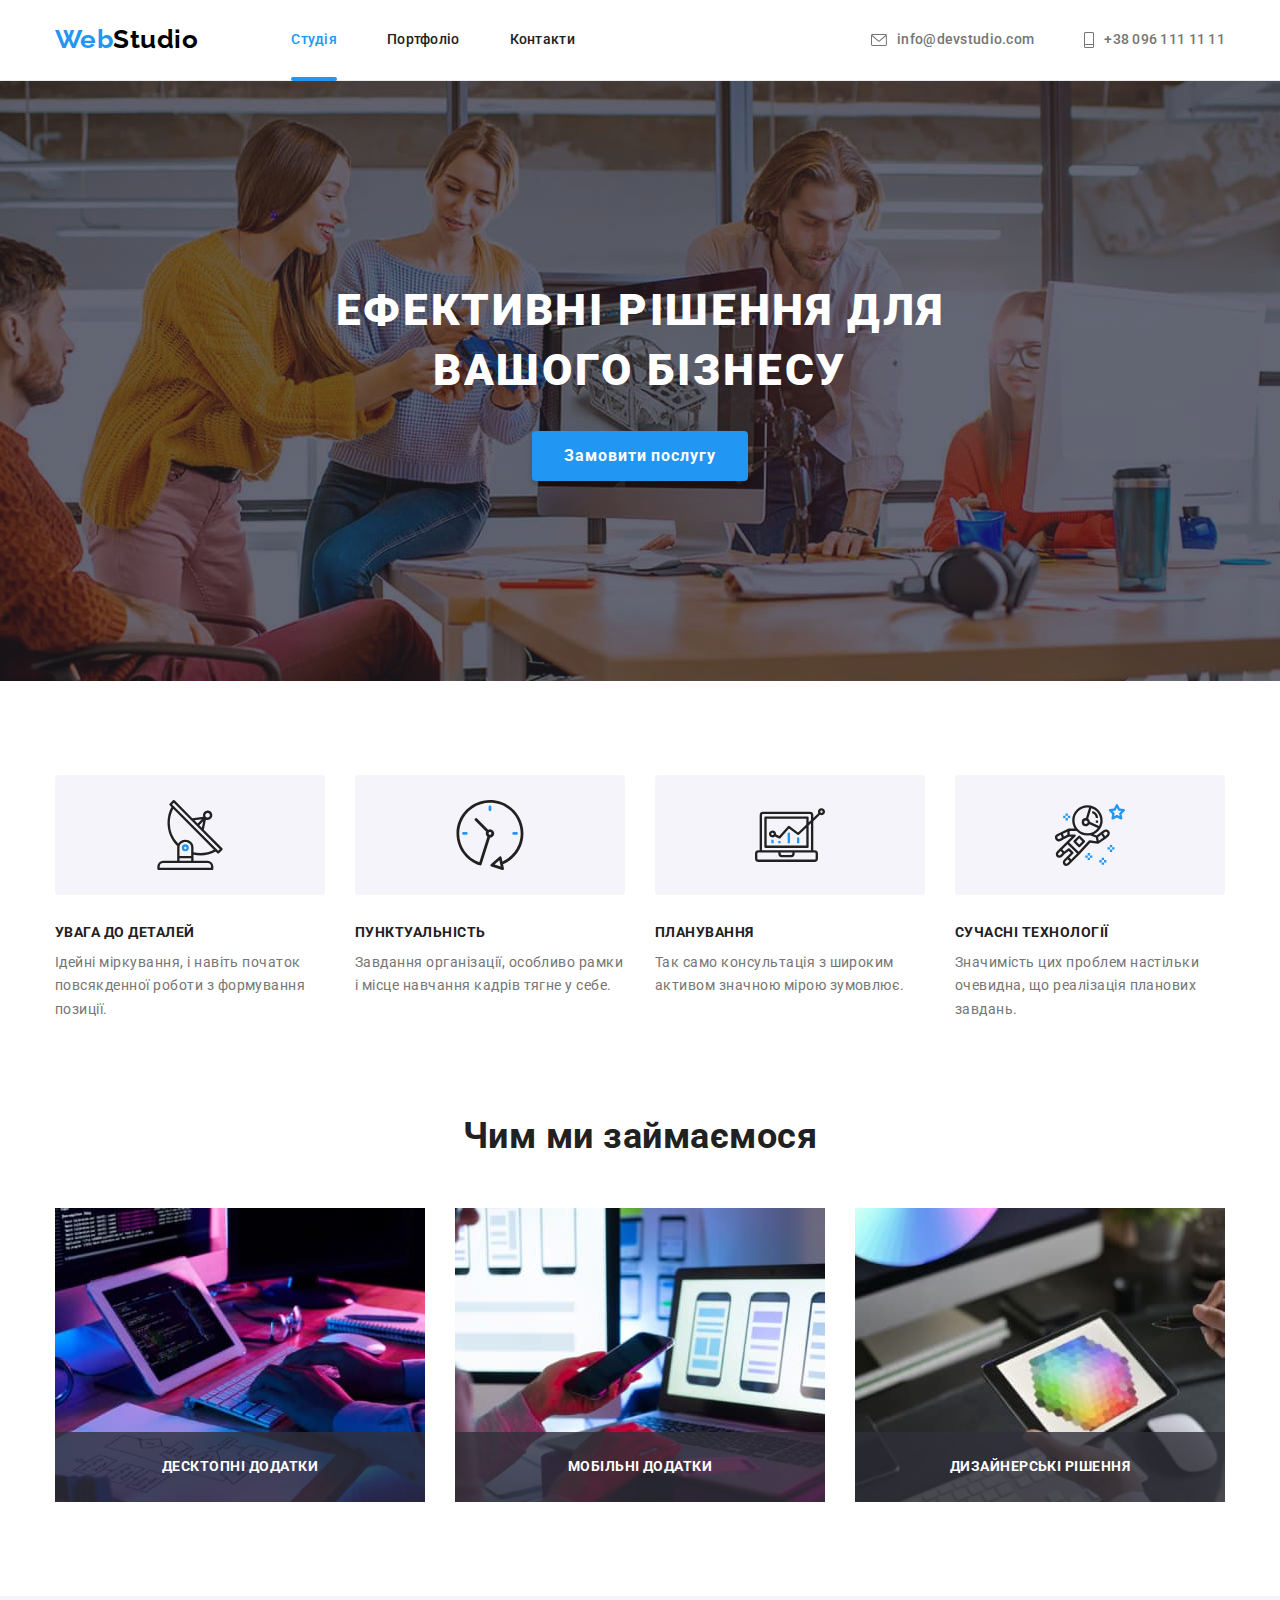
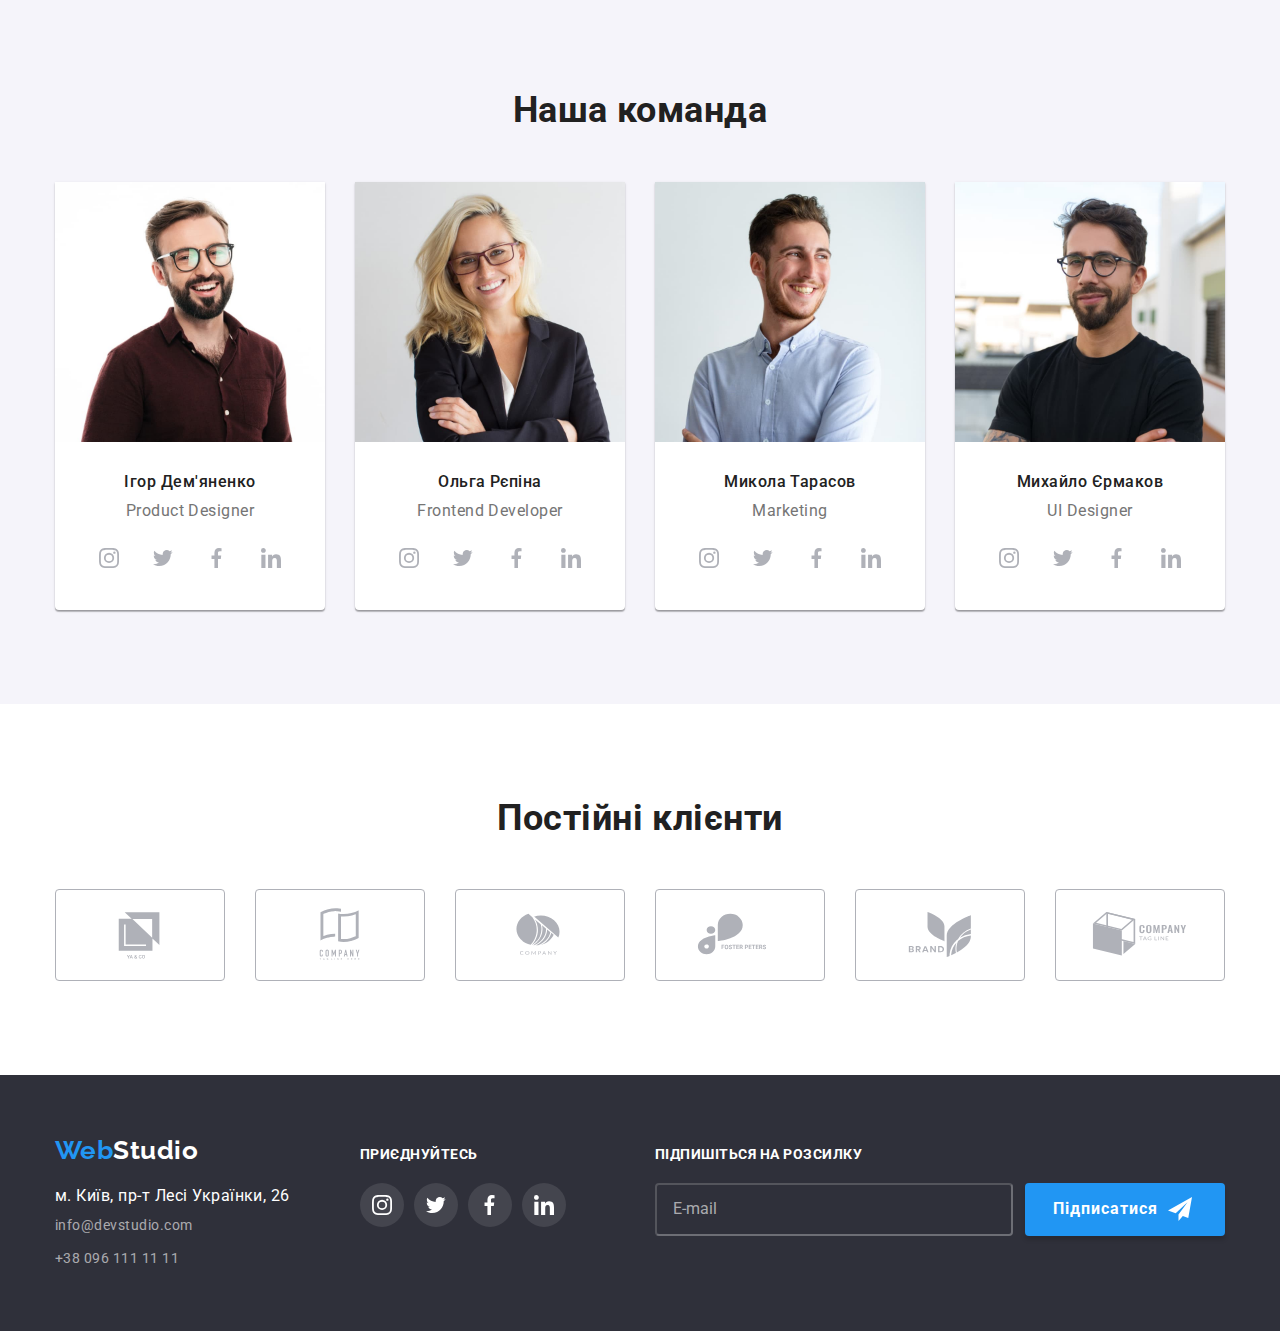
==== index.html @ 4c72204c "hero section refactoring according to BEM  methodology" ====
<!DOCTYPE html>
<html lang="uk">
  <head>
    <meta charset="UTF-8" />
    <meta http-equiv="X-UA-Compatible" content="IE=edge" />
    <meta name="viewport" content="width=device-width, initial-scale=1.0" />
    <title>WebStudio</title>
    <link rel="preconnect" href="https://fonts.googleapis.com" />
    <link rel="preconnect" href="https://fonts.gstatic.com" crossorigin />
    <link
      href="https://fonts.googleapis.com/css2?family=Raleway:wght@700&family=Roboto:wght@400;500;700;900&display=swap"
      rel="stylesheet"
    />
    <link
      rel="stylesheet"
      href="https://cdnjs.cloudflare.com/ajax/libs/modern-normalize/1.1.0/modern-normalize.min.css"
    />
    <link rel="stylesheet" href="./css/styles.css" />
  </head>
  <body>
    <!-- - - - - - - - - SITE NAV - - - - - - - - -->

    <header class="page-header">
      <div class="container container--centered">
        <nav class="site-nav">
          <a href="./" class="logo"><span class="logo__unit">Web</span>Studio</a>
          <ul class="nav-list">
            <li class="nav-list__item">
              <a href="./index.html" class="nav-list__link nav-list__link--current">Студія</a>
            </li>
            <li class="nav-list__item">
              <a href="./portfolio.html" class="nav-list__link">Портфоліо</a>
            </li>
            <li class="nav-list__item"><a href="#" class="nav-list__link">Контакти</a></li>
          </ul>
        </nav>

        <ul class="contact-nav">
          <li class="contact-nav__item">
            <a href="mailto:info@devstudio.com" class="contact-nav__link">
              <svg class="contact-nav__icon" width="16" height="12">
                <use href="./images/sprite.svg#mail"></use>
              </svg>
              info@devstudio.com</a
            >
          </li>
          <li class="contact-nav__item">
            <a href="tel:+380961111111" class="contact-nav__link">
              <svg class="contact-nav__icon" width="10" height="16">
                <use href="./images/sprite.svg#phone"></use>
              </svg>
              +38 096 111 11 11</a
            >
          </li>
        </ul>
      </div>
    </header>

    <main>
      <!-- - - - - - - - - HERO - - - - - - - - -->

      <section class="hero">
        <h1 class="hero__title">Ефективні рішення для вашого бізнесу</h1>
        <button type="button" class="hero__btn" data-modal-open>Замовити послугу</button>
      </section>

      <!-- - - - - - - - - OUR FEATURES - - - - - - - - -->

      <section class="section">
        <div class="container">
          <h2 class="visually-hidden">Наші особливості</h2>
          <ul class="features-list">
            <li class="item">
              <div class="icon-features">
                <svg width="70" height="70">
                  <use href="./images/sprite.svg#antenna"></use>
                </svg>
              </div>
              <h3 class="list-title">УВАГА ДО ДЕТАЛЕЙ</h3>
              <p class="text">
                Ідейні міркування, і навіть початок повсякденної роботи з формування позиції.
              </p>
            </li>
            <li class="item">
              <div class="icon-features">
                <svg width="70" height="70">
                  <use href="./images/sprite.svg#clock"></use>
                </svg>
              </div>
              <h3 class="list-title">ПУНКТУАЛЬНІСТЬ</h3>
              <p class="text">
                Завдання організації, особливо рамки і місце навчання кадрів тягне у себе.
              </p>
            </li>
            <li class="item">
              <div class="icon-features">
                <svg width="70" height="70">
                  <use href="./images/sprite.svg#diagram"></use>
                </svg>
              </div>
              <h3 class="list-title">ПЛАНУВАННЯ</h3>
              <p class="text">Так само консультація з широким активом значною мірою зумовлює.</p>
            </li>
            <li class="item">
              <div class="icon-features">
                <svg width="70" height="70">
                  <use href="./images/sprite.svg#astronaut"></use>
                </svg>
              </div>
              <h3 class="list-title">СУЧАСНІ ТЕХНОЛОГІЇ</h3>
              <p class="text">
                Значимість цих проблем настільки очевидна, що реалізація планових завдань.
              </p>
            </li>
          </ul>
        </div>
      </section>

      <!-- - - - - - - - - WHAT ARE WE DOING - - - - - - - - -->

      <section class="section project">
        <div class="container">
          <h2 class="title">Чим ми займаємося</h2>
          <ul class="doing-list">
            <li class="item">
              <img src="./images/what-are-we-doing-1.jpg" alt="write-code" width="370" />
              <h3 class="doing-list-title">Десктопні додатки</h3>
            </li>
            <li class="item">
              <img src="./images/what-are-we-doing-2.jpg" alt="ui-design" width="370" />
              <h3 class="doing-list-title">Мобільні додатки</h3>
            </li>
            <li class="item">
              <img src="./images/what-are-we-doing-3.jpg" alt="choose-color" width="370" />
              <h3 class="doing-list-title">Дизайнерські рішення</h3>
            </li>
          </ul>
        </div>
      </section>

      <!-- - - - - - - - - OUR TEAM - - - - - - - - -->

      <section class="section team">
        <div class="container">
          <h2 class="title">Наша команда</h2>
          <ul class="team-list">
            <li class="item">
              <img
                class="team-img"
                src="./images/our-team-1.jpg"
                alt="ihor-demyanenko-photo"
                width="270"
              />
              <div class="person">
                <h3 class="team-title-list">Ігор Дем'яненко</h3>
                <p lang="en">Product Designer</p>

                <ul class="social">
                  <li class="social-list">
                    <a href="#" class="icon-social">
                      <svg width="20" height="20">
                        <use href="./images/sprite.svg#instagram"></use>
                      </svg>
                    </a>
                  </li>
                  <li class="social-list">
                    <a href="#" class="icon-social">
                      <svg width="20" height="20">
                        <use href="./images/sprite.svg#twitter"></use>
                      </svg>
                    </a>
                  </li>
                  <li class="social-list">
                    <a href="#" class="icon-social">
                      <svg width="20" height="20">
                        <use href="./images/sprite.svg#facebook"></use>
                      </svg>
                    </a>
                  </li>
                  <li class="social-list">
                    <a href="#" class="icon-social">
                      <svg width="20" height="20">
                        <use href="./images/sprite.svg#linkedin"></use>
                      </svg>
                    </a>
                  </li>
                </ul>
              </div>
            </li>

            <li class="item">
              <img
                class="team-img"
                src="./images/our-team-2.jpg"
                alt="olha-repina-photo"
                width="270"
              />
              <div class="person">
                <h3 class="team-title-list">Ольга Рєпіна</h3>
                <p lang="en">Frontend Developer</p>
                <ul class="social">
                  <li class="social-list">
                    <a href="#" class="icon-social">
                      <svg width="20" height="20">
                        <use href="./images/sprite.svg#instagram"></use>
                      </svg>
                    </a>
                  </li>
                  <li class="social-list">
                    <a href="#" class="icon-social">
                      <svg width="20" height="20">
                        <use href="./images/sprite.svg#twitter"></use>
                      </svg>
                    </a>
                  </li>
                  <li class="social-list">
                    <a href="#" class="icon-social">
                      <svg width="20" height="20">
                        <use href="./images/sprite.svg#facebook"></use>
                      </svg>
                    </a>
                  </li>
                  <li class="social-list">
                    <a href="#" class="icon-social">
                      <svg width="20" height="20">
                        <use href="./images/sprite.svg#linkedin"></use>
                      </svg>
                    </a>
                  </li>
                </ul>
              </div>
            </li>
            <li class="item">
              <img
                class="team-img"
                src="./images/our-team-3.jpg"
                alt="mikola-tarasov-photo"
                width="270"
              />
              <div class="person">
                <h3 class="team-title-list">Микола Тарасов</h3>
                <p lang="en">Marketing</p>
                <ul class="social">
                  <li class="social-list">
                    <a href="#" class="icon-social">
                      <svg width="20" height="20">
                        <use href="./images/sprite.svg#instagram"></use>
                      </svg>
                    </a>
                  </li>
                  <li class="social-list">
                    <a href="#" class="icon-social">
                      <svg width="20" height="20">
                        <use href="./images/sprite.svg#twitter"></use>
                      </svg>
                    </a>
                  </li>
                  <li class="social-list">
                    <a href="#" class="icon-social">
                      <svg width="20" height="20">
                        <use href="./images/sprite.svg#facebook"></use>
                      </svg>
                    </a>
                  </li>
                  <li class="social-list">
                    <a href="#" class="icon-social">
                      <svg width="20" height="20">
                        <use href="./images/sprite.svg#linkedin"></use>
                      </svg>
                    </a>
                  </li>
                </ul>
              </div>
            </li>
            <li class="item">
              <img
                class="team-img"
                src="./images/our-team-4.jpg"
                alt="mihaylo-yermakov-photo"
                width="270"
              />
              <div class="person">
                <h3 class="team-title-list">Михайло Єрмаков</h3>
                <p lang="en">UI Designer</p>
                <ul class="social">
                  <li class="social-list">
                    <a href="#" class="icon-social">
                      <svg width="20" height="20">
                        <use href="./images/sprite.svg#instagram"></use>
                      </svg>
                    </a>
                  </li>
                  <li class="social-list">
                    <a href="#" class="icon-social">
                      <svg width="20" height="20">
                        <use href="./images/sprite.svg#twitter"></use>
                      </svg>
                    </a>
                  </li>
                  <li class="social-list">
                    <a href="#" class="icon-social">
                      <svg width="20" height="20">
                        <use href="./images/sprite.svg#facebook"></use>
                      </svg>
                    </a>
                  </li>
                  <li class="social-list">
                    <a href="#" class="icon-social">
                      <svg width="20" height="20">
                        <use href="./images/sprite.svg#linkedin"></use>
                      </svg>
                    </a>
                  </li>
                </ul>
              </div>
            </li>
          </ul>
        </div>
      </section>

      <!-- - - - - - - - - REGULAR CUSTOMERS - - - - - - - - -->

      <section class="section">
        <div class="container">
          <h2 class="title">Постійні клієнти</h2>

          <ul class="customers">
            <li class="item">
              <a href="" class="link">
                <svg class="icon" width="106" height="60">
                  <use href="./images/sprite.svg#company-1"></use>
                </svg>
              </a>
            </li>

            <li class="item">
              <a href="" class="link">
                <svg class="icon" width="106" height="60">
                  <use href="./images/sprite.svg#company-2"></use>
                </svg>
              </a>
            </li>

            <li class="item">
              <a href="" class="link">
                <svg class="icon" width="106" height="60">
                  <use href="./images/sprite.svg#company-3"></use>
                </svg>
              </a>
            </li>

            <li class="item">
              <a href="" class="link">
                <svg class="icon" width="106" height="60">
                  <use href="./images/sprite.svg#company-4"></use>
                </svg>
              </a>
            </li>

            <li class="item">
              <a href="" class="link">
                <svg class="icon" width="106" height="60">
                  <use href="./images/sprite.svg#company-5"></use>
                </svg>
              </a>
            </li>

            <li class="item">
              <a href="" class="link">
                <svg class="icon" width="106" height="60">
                  <use href="./images/sprite.svg#company-6"></use>
                </svg>
              </a>
            </li>
          </ul>
        </div>
      </section>
    </main>

    <!-- - - - - - - - - - FOOTER - - - - - - - - - -->

    <footer class="footer">
      <div class="container container--baseline">
        <div class="address-wrapper">
          <a href="./" class="logo logo--dark-theme"><span class="logo__unit">Web</span>Studio</a>
          <address class="address">
            <ul class="address-list">
              <li class="address-list__item">
                <a
                  href="https://goo.gl/maps/CPtrU1FHBa2aNyZL9"
                  target="_blank"
                  rel="noopener noreferrer nofollow"
                  class="address-list__map"
                  >м. Київ, пр-т Лесі Українки, 26</a
                >
              </li>
              <li class="address-list__item">
                <a href="mailto:info@devstudio.com" class="address-list__contact"
                  >info@devstudio.com</a
                >
              </li>
              <li class="address-list__item">
                <a href="tel:+380961111111" class="address-list__contact">+38 096 111 11 11</a>
              </li>
            </ul>
          </address>
        </div>

        <div class="icon-footer-wrapper">
          <h3 class="title-footer">приєднуйтесь</h3>
          <ul class="social-footer-list">
            <li class="social-footer-list__item">
              <a href="#" class="social-footer-list__icon">
                <svg width="20" height="20">
                  <use href="./images/sprite.svg#instagram"></use>
                </svg>
              </a>
            </li>
            <li class="social-footer-list__item">
              <a href="#" class="social-footer-list__icon">
                <svg width="20" height="20">
                  <use href="./images/sprite.svg#twitter"></use>
                </svg>
              </a>
            </li>
            <li class="social-footer-list__item">
              <a href="#" class="social-footer-list__icon">
                <svg width="20" height="20">
                  <use href="./images/sprite.svg#facebook"></use>
                </svg>
              </a>
            </li>
            <li class="social-footer-list__item">
              <a href="#" class="social-footer-list__icon">
                <svg width="20" height="20">
                  <use href="./images/sprite.svg#linkedin"></use>
                </svg>
              </a>
            </li>
          </ul>
        </div>

        <div class="mailing-wrapper">
          <h3 class="title-footer">Підпишіться на розсилку</h3>
          <form name="mailing" class="mailing-form">
            <div class="mailing-inner">
              <label>
                <input class="mailing-form__inpit" type="email" name="email" placeholder="E-mail" />
              </label>
              <button type="submit" class="mailing-btn">
                Підписатися
                <svg width="24" height="24" class="mailing-btn__icon">
                  <use href="./images/sprite.svg#send"></use>
                </svg>
              </button>
            </div>
          </form>
        </div>
      </div>
    </footer>
    <!-- - - - - - - - -  MODAL - - - - - - - - -->

    <div class="backdrop is-hidden" data-modal>
      <div class="modal-wrapper">
        <button class="btn-close" data-modal-close>
          <svg width="11" height="11">
            <use href="./images/sprite.svg#close"></use>
          </svg>
        </button>

        <form class="modal-form-list">
          <p class="modal-form-list__title">Залиште свої дані, ми вам передзвонимо</p>
          <div class="form-field">
            <label for="person" class="form-field__label">Ім'я</label>
            <input class="form-field__input" type="text" name="person-name" id="person" />
            <svg width="18" height="18" class="form-field__icon">
              <use href="./images/sprite.svg#modal-person"></use>
            </svg>
          </div>
          <div class="form-field">
            <label for="phone" class="form-field__label">Телефон</label>
            <input class="form-field__input" type="tel" name="phone" id="phone" />
            <svg width="18" height="18" class="form-field__icon">
              <use href="./images/sprite.svg#modal-phone"></use>
            </svg>
          </div>
          <div class="form-field">
            <label for="mail" class="form-field__label">Пошта</label>
            <input class="form-field__input" type="email" name="mail" id="mail" />
            <svg width="18" height="18" class="form-field__icon">
              <use href="./images/sprite.svg#modal-mail"></use>
            </svg>
          </div>
          <div class="form-field">
            <label for="comment" class="form-field__label">Коментар</label>
            <textarea
              class="comment-input"
              name="comment"
              id="comment"
              placeholder="Введіть текст"
              cols="30"
              rows="10"
            ></textarea>
          </div>

          <div class="checkbox-wrapper">
            <label for="checkbox" class="checkbox">
              <input class="checkbox__form" type="checkbox" name="checkbox" id="checkbox" />
              <svg width="16" height="15" class="checkbox__icon-no-check">
                <use href="./images/sprite.svg#no-check"></use>
              </svg>
              <svg width="16" height="15" class="checkbox__icon-check">
                <use href="./images/sprite.svg#check"></use>
              </svg>
              Погоджуюся з розсилкою та приймаю
              <a href="#" class="checkbox__link">Умови договору</a>
            </label>
          </div>
          <button type="submit" class="modal-btn">Відправити</button>
        </form>
      </div>
    </div>

    <script src="./js/modal.js"></script>
  </body>
</html>
---- css/styles.css ----
/* цвет абзацев      #757575
   цвет заголовков  #212121
   основной цвет (цвет ховера)  #2196F3 
   
   background nav #FFFFFF
   background footer (hero) #2F303A
   background first: #F5F5F5
   background second #F5F4FA
   */

:root {
  --primary-text-color: #757575;
  --title-text-color: #212121;
  --main-color: #2196f3;
  --button-bgc: #f5f4fa;
  --inverts-color: #ffffff;
  --header-border-color: #ececec;
  --portfolio-border-color: #eeeeee;
  --icon-color: #afb1b8;
}

/* UTILTTES */

/* * {
  outline: 1px dotted #ccc;
} */

h1,
h2,
h3,
h4,
p {
  margin-top: 0;
  margin-bottom: 0;
}

a {
  text-decoration: none;
}

ul {
  list-style: none;
  margin: 0;
  padding: 0;
}

img {
  display: block;
  max-width: 100%;
  height: auto;
}

.visually-hidden {
  position: absolute;
  white-space: nowrap;
  width: 1px;
  height: 1px;
  overflow: hidden;
  border: 0;
  padding: 0;
  clip: rect(0 0 0 0);
  clip-path: inset(50%);
  margin: -1px;
}

body {
  background-color: var(--inverts-color);
  color: var(--primary-text-color);

  font-family: roboto, sans-serif;
  letter-spacing: 0.03em;
}

.section {
  padding-top: 94px;
  padding-bottom: 94px;
}

.container {
  width: 1200px;
  margin-left: auto;
  margin-right: auto;
  padding-left: 15px;
  padding-right: 15px;
}

.container--centered {
  display: flex;
  align-items: center;
}

.container--baseline {
  display: flex;
  align-items: baseline;
}

.title {
  margin-bottom: 50px;

  color: var(--title-text-color);
  font-weight: 700;
  font-size: 36px;
  line-height: 1.16;
  text-align: center;
}

/* - - - - - - LOGO - - - - - - */

.logo {
  display: inline-block;
  margin-right: 93px;

  color: #000000;
  text-decoration: none;
  font-family: raleway, sans-serif;
  font-weight: 700;
  font-size: 26px;
  line-height: 1.2;
}

.logo__unit {
  color: var(--main-color);
}

.logo--dark-theme {
  margin-bottom: 20px;
  margin-right: 0;
  color: var(--inverts-color);
}

/* - - - - - - SITE NAV - - - - - - */

.page-header {
  border-bottom: 1px solid var(--header-border-color);
}

.site-nav {
  display: flex;
  align-items: center;
}

.nav-list {
  display: flex;
  align-items: center;
}

.nav-list__item:not(:last-child) {
  margin-right: 50px;
}

.nav-list__link {
  display: flex;
  padding-top: 32px;
  padding-bottom: 32px;
  outline: none;

  transition: color 250ms cubic-bezier(0.4, 0, 0.2, 1);

  color: var(--title-text-color);
  font-weight: 500;
  font-size: 14px;
  line-height: 1.14;
  letter-spacing: 0.02em;
}

.nav-list__link:hover,
.nav-list__link:focus {
  color: var(--main-color);
}

.nav-list__item {
  position: relative;
}

.nav-list__link--current {
  color: var(--main-color);
}

.nav-list__link--current::after {
  position: absolute;
  left: 0;
  bottom: -1px;

  content: '';
  width: 100%;
  height: 4px;

  background-color: var(--main-color);
  border-radius: 2px;
}

.contact-nav {
  display: flex;
  margin-left: auto;
}

.contact-nav__item:not(:last-child) {
  margin-right: 50px;
}

.contact-nav__link {
  display: flex;
  justify-content: center;
  align-items: center;
  outline: none;

  padding-top: 20px;
  padding-bottom: 20px;

  transition: color 250ms cubic-bezier(0.4, 0, 0.2, 1);

  font-weight: 500;
  font-size: 14px;
  line-height: 1.14;
  letter-spacing: 0.02em;
  color: var(--primary-text-color);
}

.contact-nav__icon {
  margin-right: 10px;
  fill: currentColor;
}

.contact-nav__link:hover,
.contact-nav__link:focus {
  color: var(--main-color);
  fill: var(--main-color);
}

/* ----------------- HERO ----------------- */

.hero {
  margin-left: auto;
  margin-right: auto;
  max-width: 1600px;
  text-align: center;
  padding-top: 200px;
  padding-bottom: 200px;

  background-color: #2f303a;
  background-image: linear-gradient(rgba(47, 48, 58, 0.4), rgba(47, 48, 58, 0.4)),
    url(../images/img.jpg);
  background-repeat: no-repeat;
  background-position: center center;
  background-size: cover;
}

.hero__title {
  width: 696px;
  margin-left: auto;
  margin-right: auto;
  margin-top: 0;
  margin-bottom: 30px;

  font-weight: 900;
  font-size: 44px;
  line-height: 1.36;
  letter-spacing: 0.06em;
  text-transform: uppercase;
  text-align: center;
  color: var(--inverts-color);
}

.hero__btn {
  min-width: 216px;
  border-radius: 4px;
  padding: 10px 32px;
  border-style: none;
  cursor: pointer;
  outline: none;

  transition: background-color 250ms cubic-bezier(0.4, 0, 0.2, 1);

  font-family: roboto, sans-serif;
  font-weight: 700;
  font-size: 16px;
  line-height: 1.88;
  letter-spacing: 0.06em;

  color: var(--inverts-color);
  background-color: var(--main-color);
  box-shadow: 0px 4px 4px rgba(0, 0, 0, 0.15);
}

.hero__btn:hover,
.hero__btn:focus {
  background-color: #188ce8;
}

/* ----------------- OUR FEATURES ----------------- */

.icon-features {
  display: flex;
  height: 120px;
  border-radius: 4px;
  margin-bottom: 30px;
  align-items: center;
  justify-content: center;

  background-color: var(--button-bgc);
}

.features-list .text {
  font-size: 14px;
  line-height: 1.7;
}

.features-list .list-title {
  margin-bottom: 10px;

  color: var(--title-text-color);
  font-weight: 700;
  font-size: 14px;
  line-height: 1.14;
  text-transform: uppercase;
}

.features-list {
  display: flex;
  flex-wrap: wrap;
}

.features-list .item {
  width: calc((100% - 90px) / 4);
}

.features-list .item:not(:last-child) {
  margin-right: 30px;
}

/* - - - - - - - - WHAT ARE WE DOING - - - - - - - - */

.project {
  padding-top: 0px;
}

.doing-list {
  display: flex;
}

.doing-list .item {
  position: relative;
}

.doing-list-title {
  position: absolute;
  bottom: 0;
  left: 0;

  padding-top: 27px;
  padding-bottom: 27px;
  text-align: center;
  width: 100%;

  color: #ffffff;
  font-weight: 700;
  font-size: 14px;
  line-height: 1.14;
  text-transform: uppercase;

  background-color: rgba(47, 48, 58, 0.8);
}

.doing-list .item:not(:last-child) {
  margin-right: 30px;
}

/* OUR TEAM */

.team {
  background-color: var(--button-bgc);
}

.person {
  padding-top: 30px;
  padding-bottom: 30px;
}

.team-title-list {
  margin-bottom: 10px;

  color: var(--title-text-color);
  font-weight: 500;
  font-size: 16px;
  line-height: 1.19;
  text-align: center;
}

.team-list .list-title {
  color: var(--title-text-color);
  font-weight: 700;
  font-size: 14px;
  line-height: 1.14;
  text-transform: uppercase;
}

.team p {
  font-size: 16px;
  line-height: 1.19;
  text-align: center;
}

.team-list {
  display: flex;
}

.team-list .item {
  width: calc((100% - 90px) / 4);

  background: #ffffff;
  box-shadow: 0px 1px 3px rgba(0, 0, 0, 0.12), 0px 1px 1px rgba(0, 0, 0, 0.14),
    0px 2px 1px rgba(0, 0, 0, 0.2);
  border-radius: 0px 0px 4px 4px;
}

.team-list .item:not(:last-child) {
  margin-right: 30px;
}

.social {
  display: flex;
  align-items: center;
  justify-content: center;
  margin-top: 16px;
}

.icon-social {
  display: flex;
  justify-content: center;
  align-items: center;
  width: 44px;
  height: 44px;
  border-radius: 50%;
  outline: none;

  transition: background-color 250ms cubic-bezier(0.4, 0, 0.2, 1),
    fill 250ms cubic-bezier(0.4, 0, 0.2, 1);

  fill: var(--icon-color);
}

.social .social-list:not(:last-child) {
  margin-right: 10px;
}

.icon-social:hover,
.icon-social:focus {
  fill: #ffffff;
  background-color: var(--main-color);
}

/* ------------ REGULAR CUSTOMERS ------------ */

.customers {
  display: flex;
}

.customers .item {
  width: calc((100% - 150px) / 6);
}

.customers .item:not(:last-child) {
  margin-right: 30px;
}

.customers .item .link {
  display: flex;
  align-items: center;
  justify-content: center;
  height: 92px;
  border: 1px solid var(--icon-color);
  border-radius: 4px;
  outline: none;

  transition: border-color 250ms cubic-bezier(0.4, 0, 0.2, 1);
}

.customers .link .icon {
  fill: var(--icon-color);

  transition: fill 250ms cubic-bezier(0.4, 0, 0.2, 1);
}

.customers .link:hover .icon,
.customers .link:focus .icon {
  fill: var(--main-color);
}

.customers .link:hover,
.customers .link:focus {
  border-color: var(--main-color);
}

/* - - - - - - PORTFOLIO - - - - - - */

.button-list {
  display: flex;
  justify-content: center;
  margin-bottom: 50px;
}

.button-list .item:not(:last-child) {
  margin-right: 8px;
}

.button-list .link {
  padding: 6px 22px;
  border-style: none;
  border-radius: 4px;
  cursor: pointer;

  transition: color 250ms cubic-bezier(0.4, 0, 0.2, 1),
    background-color 250ms cubic-bezier(0.4, 0, 0.2, 1),
    box-shadow 250ms cubic-bezier(0.4, 0, 0.2, 1);

  color: var(--title-text-color);
  background-color: var(--button-bgc);
  font-family: roboto, sans-serif;
  font-weight: 500;
  font-size: 16px;
  line-height: 1.62;
  text-align: center;
}

.button-list .link:hover,
.button-list .link:focus {
  color: var(--inverts-color);
  background-color: var(--main-color);
  box-shadow: 0px 3px 1px rgba(0, 0, 0, 0.1), 0px 1px 2px rgba(0, 0, 0, 0.08),
    0px 2px 2px rgba(0, 0, 0, 0.12);
}

.button-list .active {
  color: var(--inverts-color);
  background-color: var(--main-color);
  box-shadow: 0px 3px 1px rgba(0, 0, 0, 0.1), 0px 1px 2px rgba(0, 0, 0, 0.08),
    0px 2px 2px rgba(0, 0, 0, 0.12);
}

/* --------------- GRID --------------- */

.portfolio-list {
  display: flex;
  flex-wrap: wrap;
}

.portfolio-list .item {
  width: calc((100% - 60px) / 3);
}

.portfolio-overley {
  position: relative;
  overflow: hidden;
}

.portfolio-text {
  position: absolute;
  top: 0;
  left: 0;
  display: flex;
  align-items: center;
  justify-content: center;

  transform: translateY(100%);
  transition: transform 250ms cubic-bezier(0.4, 0, 0.2, 1);

  width: 100%;
  height: 100%;
  padding-left: 24px;
  padding-right: 24px;

  font-family: roboto, sans-serif;
  font-size: 18px;
  line-height: 1.56;
  letter-spacing: 3%;
  color: #ffffff;
  background-color: rgba(33, 150, 243, 0.9);
}

.portfolio-list .link:hover .portfolio-text,
.portfolio-list .link:focus .portfolio-text {
  transform: translateY(0);
}

.portfolio-list .item .link {
  display: block;
  transition: box-shadow 250ms cubic-bezier(0.4, 0, 0.2, 1);
}

.portfolio-list .item .link:hover,
.portfolio-list .item .link:focus {
  box-shadow: 0px 1px 1px rgb(0 0 0 / 12%), 0px 4px 4px rgb(0 0 0 / 6%),
    1px 4px 6px rgb(0 0 0 / 16%);
}

.item-border {
  padding-top: 20px;
  padding-right: 24px;
  padding-bottom: 20px;
  padding-left: 24px;
  border-right: 1px solid var(--portfolio-border-color);
  border-bottom: 1px solid var(--portfolio-border-color);
  border-left: 1px solid var(--portfolio-border-color);
}

.portfolio-list .item:not(:nth-child(3n)) {
  margin-right: 30px;
}

.portfolio-list .item:not(:nth-last-child(-n + 3)) {
  margin-bottom: 30px;
}

.portfolio-list a {
  text-decoration: none;
}

.portfolio-list .list-title {
  margin-bottom: 4px;

  color: var(--title-text-color);
  font-weight: 700;
  font-size: 18px;
  line-height: 2;
  letter-spacing: 0.06em;
}

.portfolio-list .text {
  color: var(--primary-text-color);
  font-family: roboto;
  font-size: 16px;
  line-height: 1.88;
}

/* --------------- FOOTER --------------- */

.footer {
  display: flex;
  padding-top: 60px;
  padding-bottom: 60px;

  background-color: #2f303a;
}

.address-wrapper {
  margin-right: 70px;
}

.address-list__map {
  color: var(--inverts-color);
  font-style: normal;
  transition: color 250ms cubic-bezier(0.4, 0, 0.2, 1);
}

.address-list__contact {
  outline: none;

  transition: color 250ms cubic-bezier(0.4, 0, 0.2, 1);

  font-family: roboto, sans-serif;
  font-style: normal;
  font-size: 14px;
  line-height: 1.71;

  color: rgba(255, 255, 255, 0.6);
}

.address-list__contact:hover,
.address-list__contact:focus,
.address-list__map:hover,
.address-list__map:focus {
  color: var(--main-color);
}

.address-list__item:not(:last-child) {
  margin-bottom: 9px;
}

.title-footer {
  font-size: 14px;
  line-height: 1.14;
  text-transform: uppercase;
  margin-bottom: 20px;

  color: var(--inverts-color);
}

.social-footer-list {
  display: flex;
  align-items: center;
  justify-content: center;
}

.social-footer-list__icon {
  display: flex;
  justify-content: center;
  align-items: center;
  outline: none;

  width: 44px;
  height: 44px;
  border-radius: 50%;

  transition: background-color 250ms cubic-bezier(0.4, 0, 0.2, 1);

  background-color: rgba(255, 255, 255, 0.1);
  fill: #ffffff;
}

.social-footer-list__item:not(:last-child) {
  margin-right: 10px;
}

.social-footer-list__icon:hover,
.social-footer-list__icon:focus {
  fill: #ffffff;
  background-color: var(--main-color);
}

.mailing-wrapper {
  margin-left: auto;
}

.mailing-inner {
  display: flex;
}

.mailing-form__inpit {
  padding-top: 15px;
  padding-bottom: 15px;
  padding-left: 16px;
  min-width: 358px;
  border-radius: 4px;
  outline: none;

  transition: border-color 250ms cubic-bezier(0.4, 0, 0.2, 1);

  border-color: rgba(255, 255, 255, 0.3);
  background-color: #2f303a;
  color: #ffffff;
}

.mailing-form__inpit:hover,
.mailing-form__inpit:focus {
  border-color: var(--main-color);
}

.mailing-form__inpit::placeholder {
  color: rgba(255, 255, 255, 0.6);
}

.mailing-btn {
  display: inline-flex;
  align-items: center;
  outline: none;

  padding: 10px 28px;
  border-radius: 4px;
  border: transparent;
  margin-left: 12px;
  min-width: 200px;
  cursor: pointer;

  transition: background-color 250ms cubic-bezier(0.4, 0, 0.2, 1);

  font-weight: 700;
  font-size: 16px;
  line-height: 1.88;
  letter-spacing: 0.06em;

  box-shadow: 0px 4px 4px rgba(0, 0, 0, 0.15);

  color: #ffffff;
  background-color: var(--main-color);
}

.mailing-btn__icon {
  margin-left: 10px;
}

.mailing-btn:hover,
.mailing-btn:focus {
  background-color: #188ce8;
}

/* - - - - - - - -  MODAL - - - - - - - - */

.backdrop {
  position: fixed;
  top: 0;
  left: 0;

  width: 100%;
  height: 100%;

  background-color: rgba(0, 0, 0, 0.2);

  opacity: 1;
  transition: opacity 250ms cubic-bezier(0.4, 0, 0.2, 1);
}

.backdrop.is-hidden {
  opacity: 0;
  pointer-events: none;
}

.backdrop.is-hidden .modal-wrapper {
  transform: translate(-50%, -50%) scale(0.5);
}

.modal-wrapper {
  position: absolute;
  top: 50%;
  left: 50%;

  transform: translate(-50%, -50%) scale(1);
  transition: transform 250ms cubic-bezier(0.4, 0, 0.2, 1);

  min-width: 528px;
  min-height: 581px;
  border-radius: 4px;

  background-color: #fff;
  box-shadow: 1px 0px 2px rgba(0, 0, 0, 0.2), 1px 0px 1px rgba(0, 0, 0, 0.14),
    3px 0px 1px rgba(0, 0, 0, 0.12);
}

.btn-close {
  position: absolute;
  right: 8px;
  top: 8px;

  display: flex;
  align-items: center;
  justify-content: center;

  width: 30px;
  height: 30px;
  cursor: pointer;
  outline: none;

  border-radius: 50%;
  border-width: 1px;
  border-color: rgba(0, 0, 0, 0.1);
  background-color: #ffffff;
}

.btn-close:hover,
.btn-close:focus {
  fill: var(--main-color);
}

.modal-form-list {
  padding: 40px;
}

.modal-form-list__title {
  text-align: center;
  margin-bottom: 12px;

  font-weight: 700;
  font-size: 20px;
  line-height: 1.15;

  color: var(--title-text-color);
}

.form-field {
  position: relative;
  display: flex;
  flex-direction: column;
  margin-bottom: 10px;
}

.form-field__label {
  font-size: 12px;
  line-height: 1.16;
  margin-bottom: 5px;
}

.form-field__input {
  width: 448px;
  height: 40px;
  margin: 0;
  padding: 0;
  padding-left: 42px;
  border: 1px solid rgba(33, 33, 33, 0.2);
  border-radius: 4px;
  box-sizing: border-box;
  outline: none;

  transition: border-color 250ms cubic-bezier(0.4, 0, 0.2, 1);
}

.form-field__icon {
  position: absolute;
  top: 50%;
  left: 10px;

  transition: fill 250ms cubic-bezier(0.4, 0, 0.2, 1);
}

.form-field__input:hover,
.form-field__input:focus {
  border-color: var(--main-color);
}

.form-field__input:hover + .form-field__icon,
.form-field__input:focus + .form-field__icon {
  fill: var(--main-color);
}

.comment-input {
  width: 448px;
  height: 120px;
  padding: 12px 16px;
  margin-bottom: 20px;
  border: 1px solid rgba(33, 33, 33, 0.2);
  border-radius: 4px;
  box-sizing: border-box;
  resize: none;
  outline: none;

  transition: border-color 250ms cubic-bezier(0.4, 0, 0.2, 1);
}

.comment-input::placeholder {
  font-size: 12px;
  line-height: 1.17;
  color: rgba(117, 117, 117, 0.5);
}

.comment-input:hover,
.comment-input:focus {
  border-color: var(--main-color);
}

.checkbox-wrapper {
  display: flex;
  justify-content: center;
  margin-bottom: 30px;
}

.checkbox {
  position: relative;
  display: flex;
  align-items: center;

  font-size: 14px;
  line-height: 1.7;
  letter-spacing: 0.03em;

  color: var(--primary-text-color);
}

.checkbox__form {
  display: flex;
  position: absolute;
  white-space: nowrap;
  width: 1px;
  height: 1px;
  overflow: hidden;
  border: 0;
  padding: 0;
  clip: rect(0 0 0 0);
  clip-path: inset(50%);
  margin: -1px;
}

.checkbox__icon-no-check {
  margin-right: 7px;
  width: 16px;
  height: 15px;
  border-radius: 2px;
  opacity: 1;

  background-color: #ffffff;
}

.checkbox__form:checked ~ .checkbox__icon-no-check {
  opacity: 0;
}

.checkbox__form:hover ~ .checkbox__icon-no-check,
.checkbox__form:focus ~ .checkbox__icon-no-check {
  fill: var(--main-color);
}

.checkbox__icon-check {
  position: absolute;
  margin-right: 7px;
  width: 16px;
  height: 15px;
  border-radius: 2px;

  background-color: var(--main-color);

  opacity: 0;

  transition: opacity 250ms cubic-bezier(0.4, 0, 0.2, 1);
}

.checkbox__form:checked ~ .checkbox__icon-check {
  opacity: 1;
}

.checkbox__link {
  margin-left: 4px;
  outline: none;
  text-decoration: underline;

  color: var(--main-color);

  transition: background-color 250ms cubic-bezier(0.4, 0, 0.2, 1);
}

.checkbox__link:hover,
.checkbox__link:focus {
  text-decoration: none;
}

.modal-btn {
  display: block;
  margin-left: auto;
  margin-right: auto;
  padding: 10px 52px;
  border-radius: 4px;
  border-style: none;

  outline: none;

  font-size: 16px;
  line-height: 1.9;
  font-weight: 700;
  letter-spacing: 0.06em;

  transition: background-color 250ms cubic-bezier(0.4, 0, 0.2, 1);

  box-shadow: 0px 4px 4px rgba(0, 0, 0, 0.15);
  color: #ffffff;
  background-color: var(--main-color);
}

.modal-btn:hover,
.modal-btn:focus {
  background-color: #188ce8;
}
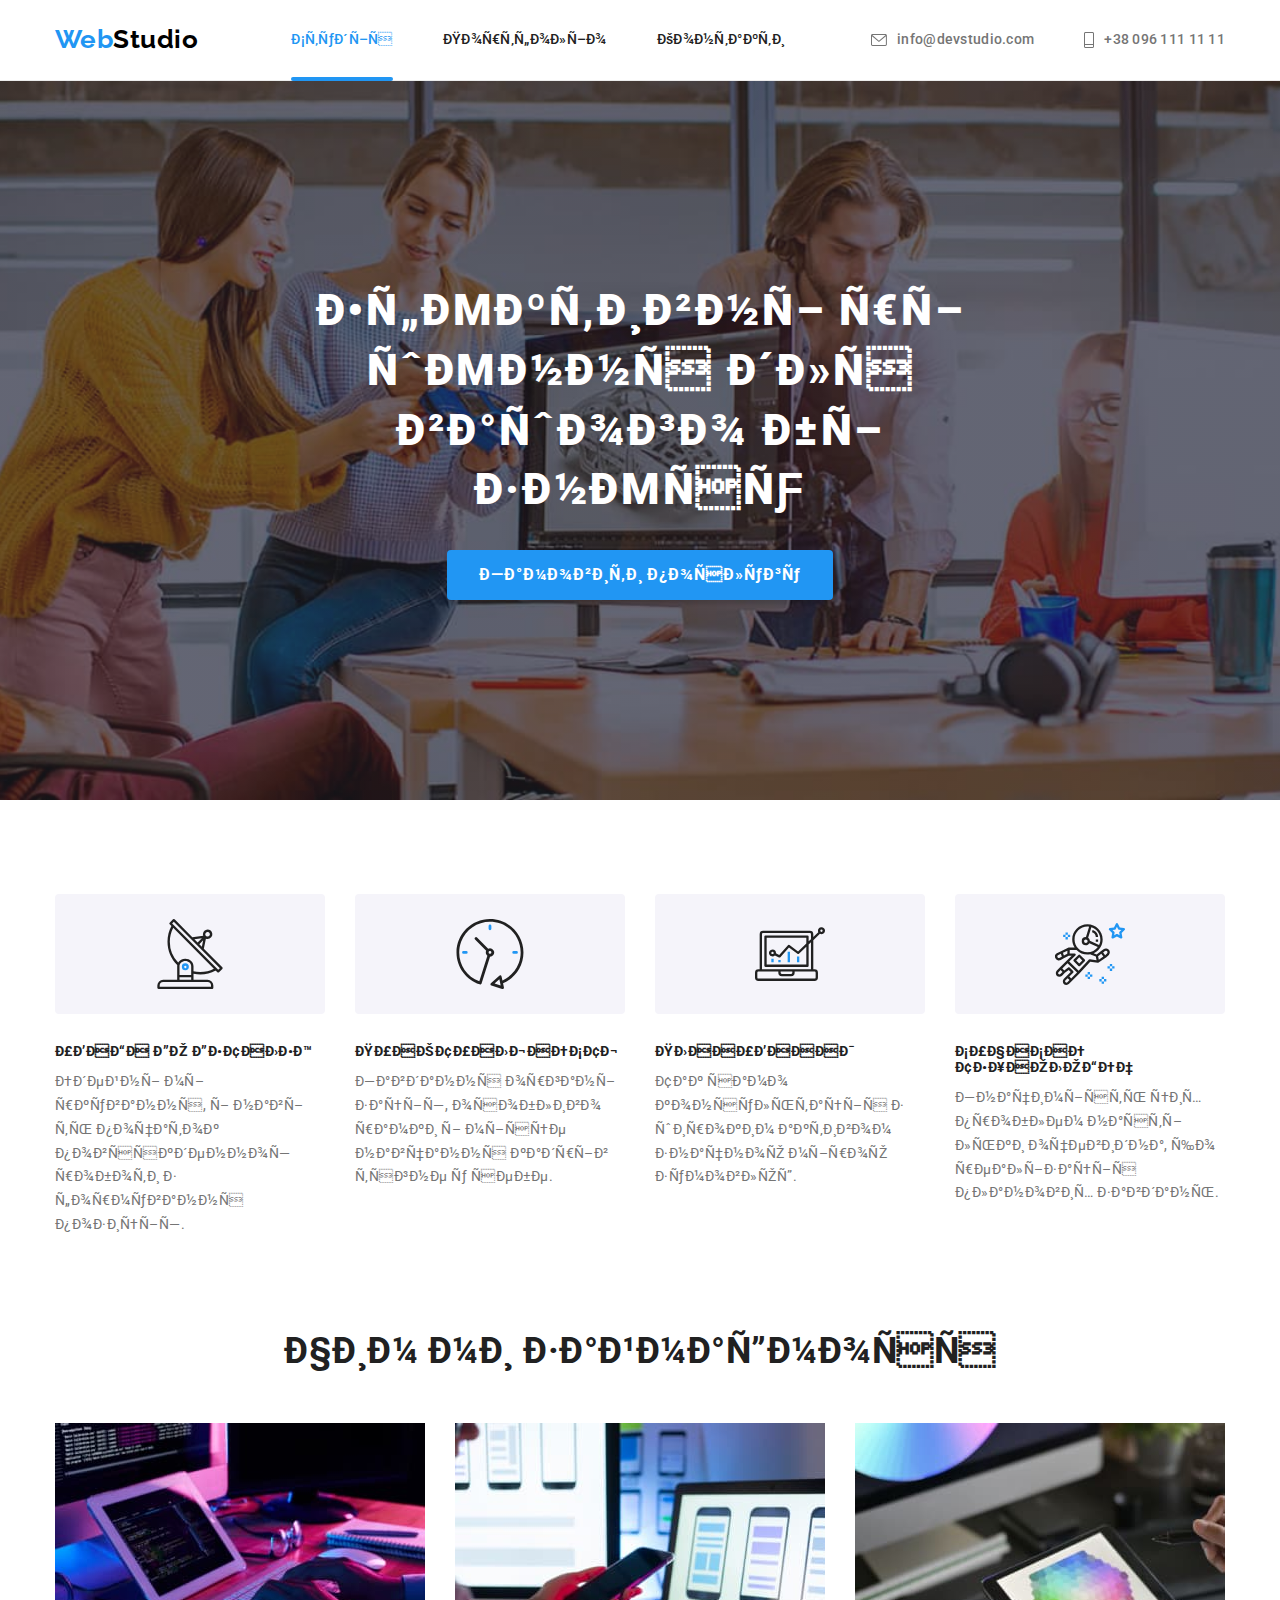
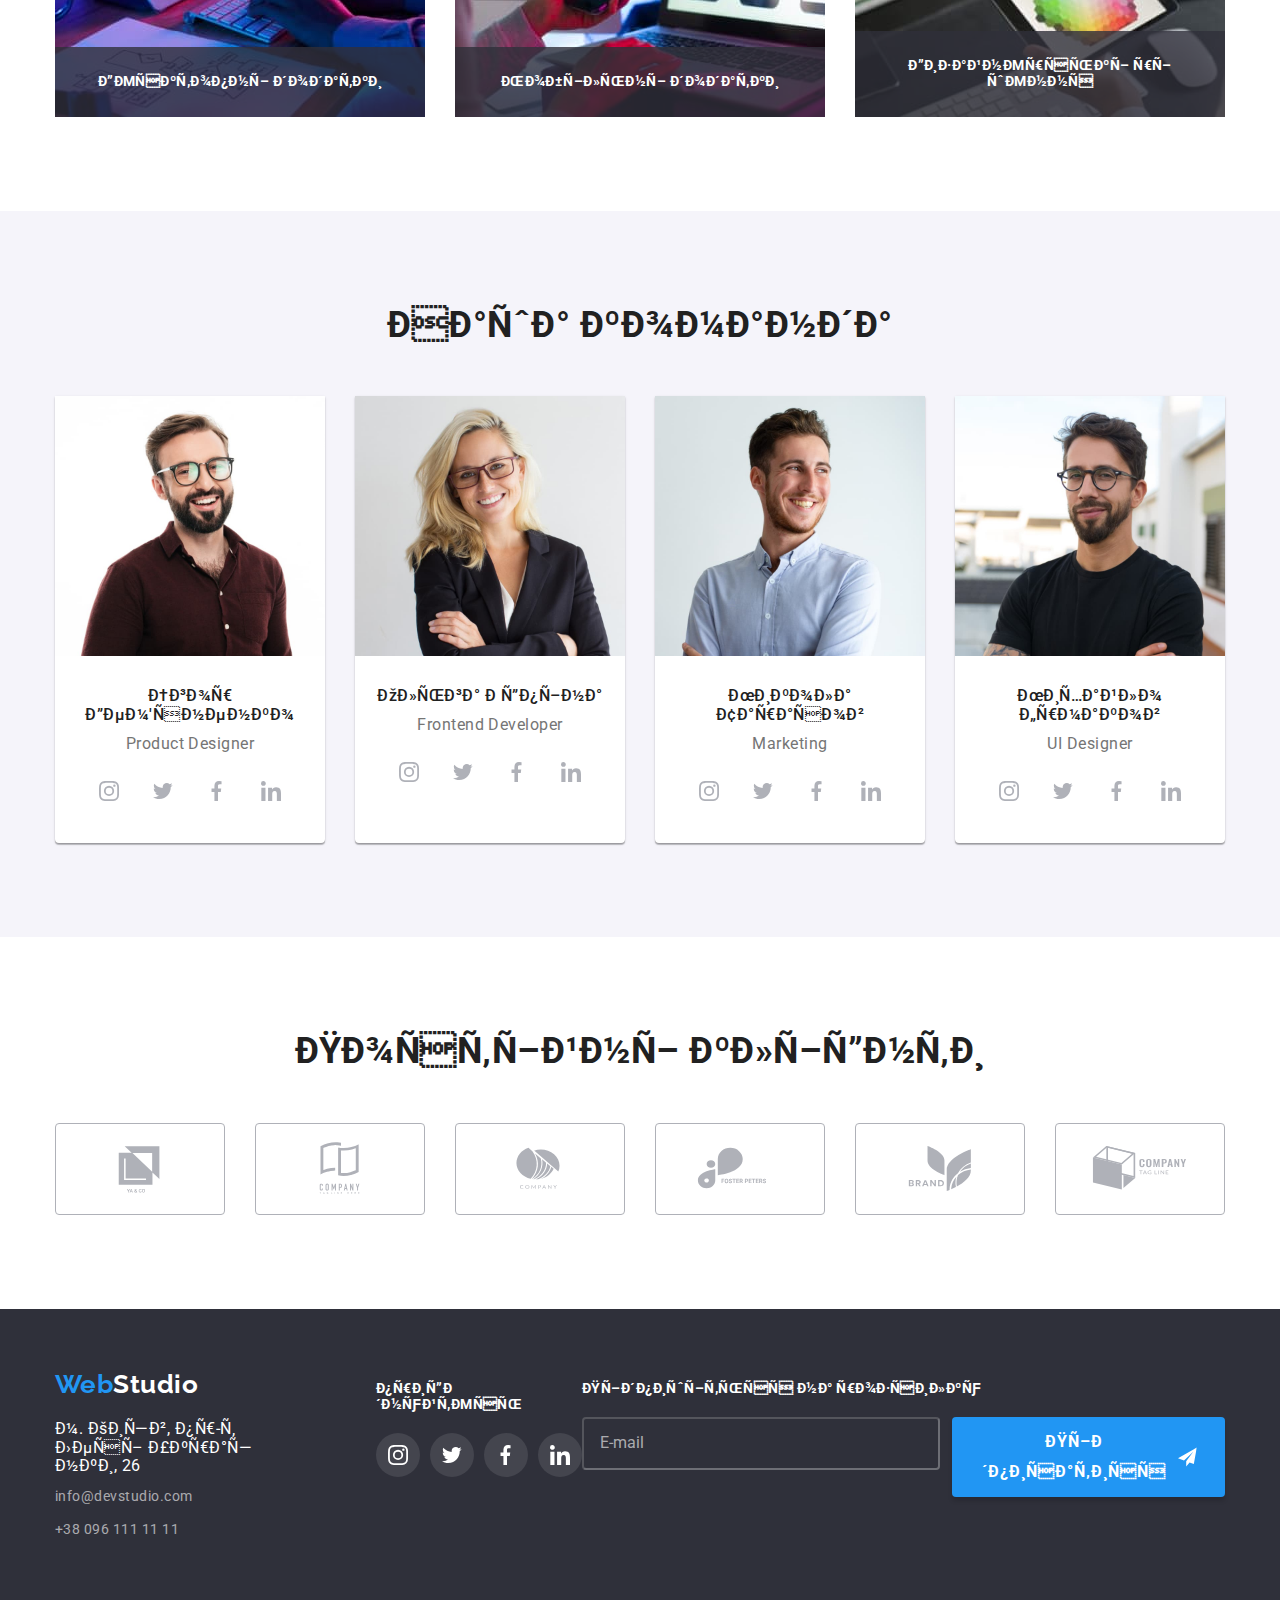
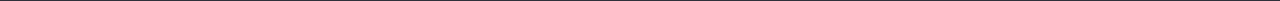
==== commit f4fc60c1: "Refactoring of the "our team" section according to the BEM methodology" ====
--- a/index.html
+++ b/index.html
@@ -1,9 +1,9 @@
 <!DOCTYPE html>
 <html lang="uk">
   <head>
-    <meta charset="UTF-8" />
-    <meta http-equiv="X-UA-Compatible" content="IE=edge" />
-    <meta name="viewport" content="width=device-width, initial-scale=1.0" />
+    <team-list__meta charset="UTF-8" />
+    <team-list__meta http-equiv="X-UA-Compatible" content="IE=edge" />
+    <team-list__meta name="viewport" content="width=device-width, initial-scale=1.0" />
     <title>WebStudio</title>
     <link rel="preconnect" href="https://fonts.googleapis.com" />
     <link rel="preconnect" href="https://fonts.gstatic.com" crossorigin />
@@ -70,45 +70,47 @@
         <div class="container">
           <h2 class="visually-hidden">Наші особливості</h2>
           <ul class="features-list">
-            <li class="item">
-              <div class="icon-features">
+            <li class="features-list__item">
+              <div class="features-list__icon">
                 <svg width="70" height="70">
                   <use href="./images/sprite.svg#antenna"></use>
                 </svg>
               </div>
-              <h3 class="list-title">УВАГА ДО ДЕТАЛЕЙ</h3>
-              <p class="text">
+              <h3 class="features-list__title">УВАГА ДО ДЕТАЛЕЙ</h3>
+              <p class="features-list__text">
                 Ідейні міркування, і навіть початок повсякденної роботи з формування позиції.
               </p>
             </li>
-            <li class="item">
-              <div class="icon-features">
+            <li class="features-list__item">
+              <div class="features-list__icon">
                 <svg width="70" height="70">
                   <use href="./images/sprite.svg#clock"></use>
                 </svg>
               </div>
-              <h3 class="list-title">ПУНКТУАЛЬНІСТЬ</h3>
-              <p class="text">
+              <h3 class="features-list__title">ПУНКТУАЛЬНІСТЬ</h3>
+              <p class="features-list__text">
                 Завдання організації, особливо рамки і місце навчання кадрів тягне у себе.
               </p>
             </li>
-            <li class="item">
-              <div class="icon-features">
+            <li class="features-list__item">
+              <div class="features-list__icon">
                 <svg width="70" height="70">
                   <use href="./images/sprite.svg#diagram"></use>
                 </svg>
               </div>
-              <h3 class="list-title">ПЛАНУВАННЯ</h3>
-              <p class="text">Так само консультація з широким активом значною мірою зумовлює.</p>
-            </li>
-            <li class="item">
-              <div class="icon-features">
+              <h3 class="features-list__title">ПЛАНУВАННЯ</h3>
+              <p class="features-list__text">
+                Так само консультація з широким активом значною мірою зумовлює.
+              </p>
+            </li>
+            <li class="features-list__item">
+              <div class="features-list__icon">
                 <svg width="70" height="70">
                   <use href="./images/sprite.svg#astronaut"></use>
                 </svg>
               </div>
-              <h3 class="list-title">СУЧАСНІ ТЕХНОЛОГІЇ</h3>
-              <p class="text">
+              <h3 class="features-list__title">СУЧАСНІ ТЕХНОЛОГІЇ</h3>
+              <p class="features-list__text">
                 Значимість цих проблем настільки очевидна, що реалізація планових завдань.
               </p>
             </li>
@@ -118,21 +120,21 @@
 
       <!-- - - - - - - - - WHAT ARE WE DOING - - - - - - - - -->
 
-      <section class="section project">
+      <section class="section section--padding-null">
         <div class="container">
           <h2 class="title">Чим ми займаємося</h2>
           <ul class="doing-list">
-            <li class="item">
+            <li class="doing-list__item">
               <img src="./images/what-are-we-doing-1.jpg" alt="write-code" width="370" />
-              <h3 class="doing-list-title">Десктопні додатки</h3>
-            </li>
-            <li class="item">
+              <h3 class="doing-list__title">Десктопні додатки</h3>
+            </li>
+            <li class="doing-list__item">
               <img src="./images/what-are-we-doing-2.jpg" alt="ui-design" width="370" />
-              <h3 class="doing-list-title">Мобільні додатки</h3>
-            </li>
-            <li class="item">
+              <h3 class="doing-list__title">Мобільні додатки</h3>
+            </li>
+            <li class="doing-list__item">
               <img src="./images/what-are-we-doing-3.jpg" alt="choose-color" width="370" />
-              <h3 class="doing-list-title">Дизайнерські рішення</h3>
+              <h3 class="doing-list__title">Дизайнерські рішення</h3>
             </li>
           </ul>
         </div>
@@ -140,45 +142,45 @@
 
       <!-- - - - - - - - - OUR TEAM - - - - - - - - -->
 
-      <section class="section team">
+      <section class="section section--bg-color">
         <div class="container">
           <h2 class="title">Наша команда</h2>
           <ul class="team-list">
-            <li class="item">
+            <li class="team-list__item">
               <img
-                class="team-img"
+                class="team-list__img"
                 src="./images/our-team-1.jpg"
                 alt="ihor-demyanenko-photo"
                 width="270"
               />
-              <div class="person">
-                <h3 class="team-title-list">Ігор Дем'яненко</h3>
-                <p lang="en">Product Designer</p>
+              <div class="team-list__meta">
+                <h3 class="team-list__title">Ігор Дем'яненко</h3>
+                <p lang="en" class="team-list__metier">Product Designer</p>
 
                 <ul class="social">
-                  <li class="social-list">
-                    <a href="#" class="icon-social">
+                  <li class="social__list">
+                    <a href="#" class="social__icon">
                       <svg width="20" height="20">
                         <use href="./images/sprite.svg#instagram"></use>
                       </svg>
                     </a>
                   </li>
-                  <li class="social-list">
-                    <a href="#" class="icon-social">
+                  <li class="social__list">
+                    <a href="#" class="social__icon">
                       <svg width="20" height="20">
                         <use href="./images/sprite.svg#twitter"></use>
                       </svg>
                     </a>
                   </li>
-                  <li class="social-list">
-                    <a href="#" class="icon-social">
+                  <li class="social__list">
+                    <a href="#" class="social__icon">
                       <svg width="20" height="20">
                         <use href="./images/sprite.svg#facebook"></use>
                       </svg>
                     </a>
                   </li>
-                  <li class="social-list">
-                    <a href="#" class="icon-social">
+                  <li class="social__list">
+                    <a href="#" class="social__icon">
                       <svg width="20" height="20">
                         <use href="./images/sprite.svg#linkedin"></use>
                       </svg>
@@ -188,40 +190,40 @@
               </div>
             </li>
 
-            <li class="item">
+            <li class="team-list__item">
               <img
-                class="team-img"
+                class="team-list__img"
                 src="./images/our-team-2.jpg"
                 alt="olha-repina-photo"
                 width="270"
               />
-              <div class="person">
-                <h3 class="team-title-list">Ольга Рєпіна</h3>
-                <p lang="en">Frontend Developer</p>
+              <div class="team-list__meta">
+                <h3 class="team-list__title">Ольга Рєпіна</h3>
+                <p lang="en" class="team-list__metier">Frontend Developer</p>
                 <ul class="social">
-                  <li class="social-list">
-                    <a href="#" class="icon-social">
+                  <li class="social__list">
+                    <a href="#" class="social__icon">
                       <svg width="20" height="20">
                         <use href="./images/sprite.svg#instagram"></use>
                       </svg>
                     </a>
                   </li>
-                  <li class="social-list">
-                    <a href="#" class="icon-social">
+                  <li class="social__list">
+                    <a href="#" class="social__icon">
                       <svg width="20" height="20">
                         <use href="./images/sprite.svg#twitter"></use>
                       </svg>
                     </a>
                   </li>
-                  <li class="social-list">
-                    <a href="#" class="icon-social">
+                  <li class="social__list">
+                    <a href="#" class="social__icon">
                       <svg width="20" height="20">
                         <use href="./images/sprite.svg#facebook"></use>
                       </svg>
                     </a>
                   </li>
-                  <li class="social-list">
-                    <a href="#" class="icon-social">
+                  <li class="social__list">
+                    <a href="#" class="social__icon">
                       <svg width="20" height="20">
                         <use href="./images/sprite.svg#linkedin"></use>
                       </svg>
@@ -230,40 +232,40 @@
                 </ul>
               </div>
             </li>
-            <li class="item">
+            <li class="team-list__item">
               <img
-                class="team-img"
+                class="team-list__img"
                 src="./images/our-team-3.jpg"
                 alt="mikola-tarasov-photo"
                 width="270"
               />
-              <div class="person">
-                <h3 class="team-title-list">Микола Тарасов</h3>
-                <p lang="en">Marketing</p>
+              <div class="team-list__meta">
+                <h3 class="team-list__title">Микола Тарасов</h3>
+                <p lang="en" class="team-list__metier">Marketing</p>
                 <ul class="social">
-                  <li class="social-list">
-                    <a href="#" class="icon-social">
+                  <li class="social__list">
+                    <a href="#" class="social__icon">
                       <svg width="20" height="20">
                         <use href="./images/sprite.svg#instagram"></use>
                       </svg>
                     </a>
                   </li>
-                  <li class="social-list">
-                    <a href="#" class="icon-social">
+                  <li class="social__list">
+                    <a href="#" class="social__icon">
                       <svg width="20" height="20">
                         <use href="./images/sprite.svg#twitter"></use>
                       </svg>
                     </a>
                   </li>
-                  <li class="social-list">
-                    <a href="#" class="icon-social">
+                  <li class="social__list">
+                    <a href="#" class="social__icon">
                       <svg width="20" height="20">
                         <use href="./images/sprite.svg#facebook"></use>
                       </svg>
                     </a>
                   </li>
-                  <li class="social-list">
-                    <a href="#" class="icon-social">
+                  <li class="social__list">
+                    <a href="#" class="social__icon">
                       <svg width="20" height="20">
                         <use href="./images/sprite.svg#linkedin"></use>
                       </svg>
@@ -272,40 +274,40 @@
                 </ul>
               </div>
             </li>
-            <li class="item">
+            <li class="team-list__item">
               <img
-                class="team-img"
+                class="team-list__img"
                 src="./images/our-team-4.jpg"
                 alt="mihaylo-yermakov-photo"
                 width="270"
               />
-              <div class="person">
-                <h3 class="team-title-list">Михайло Єрмаков</h3>
-                <p lang="en">UI Designer</p>
+              <div class="team-list__meta">
+                <h3 class="team-list__title">Михайло Єрмаков</h3>
+                <p lang="en" class="team-list__metier">UI Designer</p>
                 <ul class="social">
-                  <li class="social-list">
-                    <a href="#" class="icon-social">
+                  <li class="social__list">
+                    <a href="#" class="social__icon">
                       <svg width="20" height="20">
                         <use href="./images/sprite.svg#instagram"></use>
                       </svg>
                     </a>
                   </li>
-                  <li class="social-list">
-                    <a href="#" class="icon-social">
+                  <li class="social__list">
+                    <a href="#" class="social__icon">
                       <svg width="20" height="20">
                         <use href="./images/sprite.svg#twitter"></use>
                       </svg>
                     </a>
                   </li>
-                  <li class="social-list">
-                    <a href="#" class="icon-social">
+                  <li class="social__list">
+                    <a href="#" class="social__icon">
                       <svg width="20" height="20">
                         <use href="./images/sprite.svg#facebook"></use>
                       </svg>
                     </a>
                   </li>
-                  <li class="social-list">
-                    <a href="#" class="icon-social">
+                  <li class="social__list">
+                    <a href="#" class="social__icon">
                       <svg width="20" height="20">
                         <use href="./images/sprite.svg#linkedin"></use>
                       </svg>
@@ -471,10 +473,15 @@
         <form class="modal-form-list">
           <p class="modal-form-list__title">Залиште свої дані, ми вам передзвонимо</p>
           <div class="form-field">
-            <label for="person" class="form-field__label">Ім'я</label>
-            <input class="form-field__input" type="text" name="person-name" id="person" />
+            <label for="team-list__meta" class="form-field__label">Ім'я</label>
+            <input
+              class="form-field__input"
+              type="text"
+              name="team-list__meta-name"
+              id="team-list__meta"
+            />
             <svg width="18" height="18" class="form-field__icon">
-              <use href="./images/sprite.svg#modal-person"></use>
+              <use href="./images/sprite.svg#modal-team-list__meta"></use>
             </svg>
           </div>
           <div class="form-field">
--- a/css/styles.css
+++ b/css/styles.css
@@ -289,7 +289,12 @@
 
 /* ----------------- OUR FEATURES ----------------- */
 
-.icon-features {
+.features-list {
+  display: flex;
+  flex-wrap: wrap;
+}
+
+.features-list__icon {
   display: flex;
   height: 120px;
   border-radius: 4px;
@@ -300,12 +305,12 @@
   background-color: var(--button-bgc);
 }
 
-.features-list .text {
+.features-list__text {
   font-size: 14px;
   line-height: 1.7;
 }
 
-.features-list .list-title {
+.features-list__title {
   margin-bottom: 10px;
 
   color: var(--title-text-color);
@@ -315,22 +320,17 @@
   text-transform: uppercase;
 }
 
-.features-list {
-  display: flex;
-  flex-wrap: wrap;
-}
-
-.features-list .item {
+.features-list__item {
   width: calc((100% - 90px) / 4);
 }
 
-.features-list .item:not(:last-child) {
+.features-list__item:not(:last-child) {
   margin-right: 30px;
 }
 
 /* - - - - - - - - WHAT ARE WE DOING - - - - - - - - */
 
-.project {
+.section--padding-null {
   padding-top: 0px;
 }
 
@@ -338,11 +338,15 @@
   display: flex;
 }
 
-.doing-list .item {
+.doing-list__item {
   position: relative;
 }
 
-.doing-list-title {
+.doing-list__item:not(:last-child) {
+  margin-right: 30px;
+}
+
+.doing-list__title {
   position: absolute;
   bottom: 0;
   left: 0;
@@ -361,22 +365,22 @@
   background-color: rgba(47, 48, 58, 0.8);
 }
 
-.doing-list .item:not(:last-child) {
-  margin-right: 30px;
-}
-
-/* OUR TEAM */
-
-.team {
+/* - - - - - - - - OUR TEAM - - - - - - - - */
+
+.section--bg-color {
   background-color: var(--button-bgc);
 }
 
-.person {
+.team-list {
+  display: flex;
+}
+
+.team-list__meta {
   padding-top: 30px;
   padding-bottom: 30px;
 }
 
-.team-title-list {
+.team-list__title {
   margin-bottom: 10px;
 
   color: var(--title-text-color);
@@ -386,34 +390,22 @@
   text-align: center;
 }
 
-.team-list .list-title {
-  color: var(--title-text-color);
-  font-weight: 700;
-  font-size: 14px;
-  line-height: 1.14;
-  text-transform: uppercase;
-}
-
-.team p {
+.team-list__metier {
   font-size: 16px;
   line-height: 1.19;
   text-align: center;
 }
 
-.team-list {
-  display: flex;
-}
-
-.team-list .item {
+.team-list__item {
   width: calc((100% - 90px) / 4);
 
-  background: #ffffff;
+  background: var(--inverts-color);
   box-shadow: 0px 1px 3px rgba(0, 0, 0, 0.12), 0px 1px 1px rgba(0, 0, 0, 0.14),
     0px 2px 1px rgba(0, 0, 0, 0.2);
   border-radius: 0px 0px 4px 4px;
 }
 
-.team-list .item:not(:last-child) {
+.team-list__item:not(:last-child) {
   margin-right: 30px;
 }
 
@@ -424,7 +416,7 @@
   margin-top: 16px;
 }
 
-.icon-social {
+.social__icon {
   display: flex;
   justify-content: center;
   align-items: center;
@@ -439,13 +431,13 @@
   fill: var(--icon-color);
 }
 
-.social .social-list:not(:last-child) {
+.social__list:not(:last-child) {
   margin-right: 10px;
 }
 
-.icon-social:hover,
-.icon-social:focus {
-  fill: #ffffff;
+.social__icon:hover,
+.social__icon:focus {
+  fill: var(--inverts-color);
   background-color: var(--main-color);
 }
 
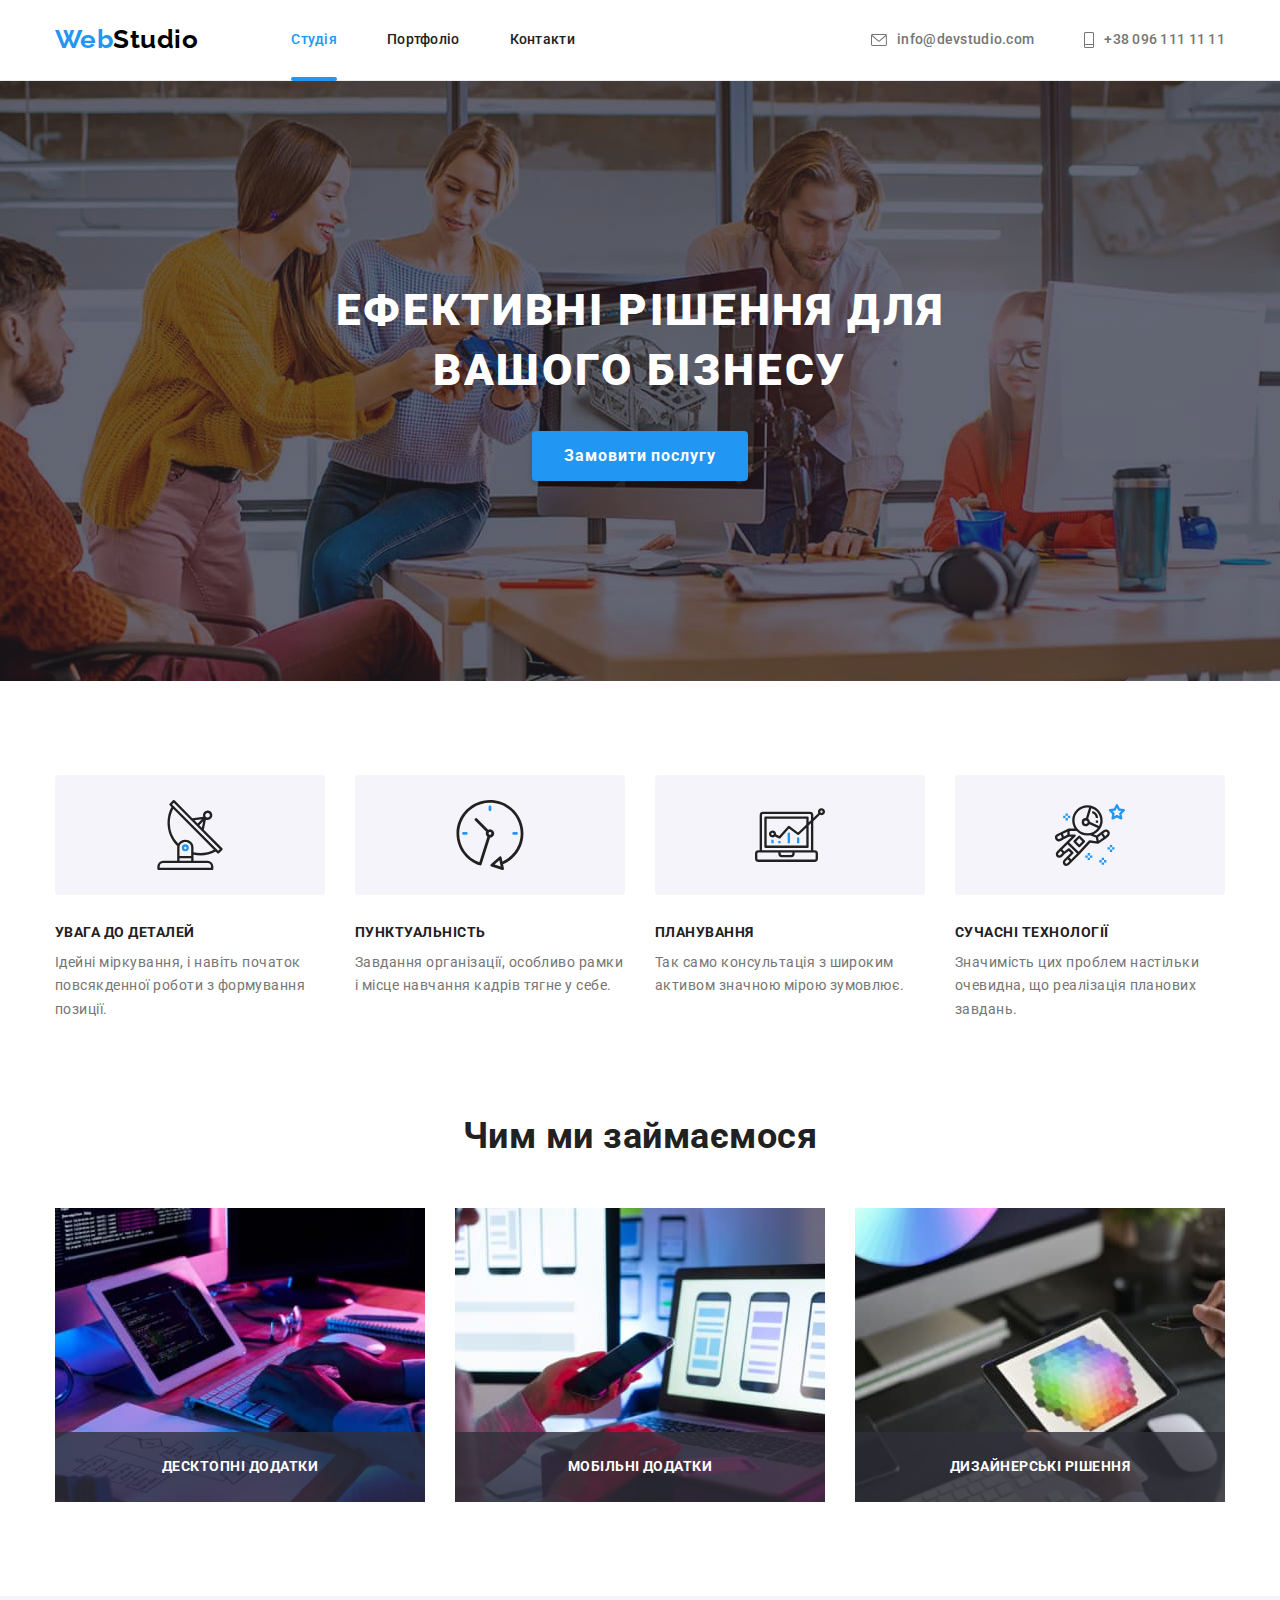
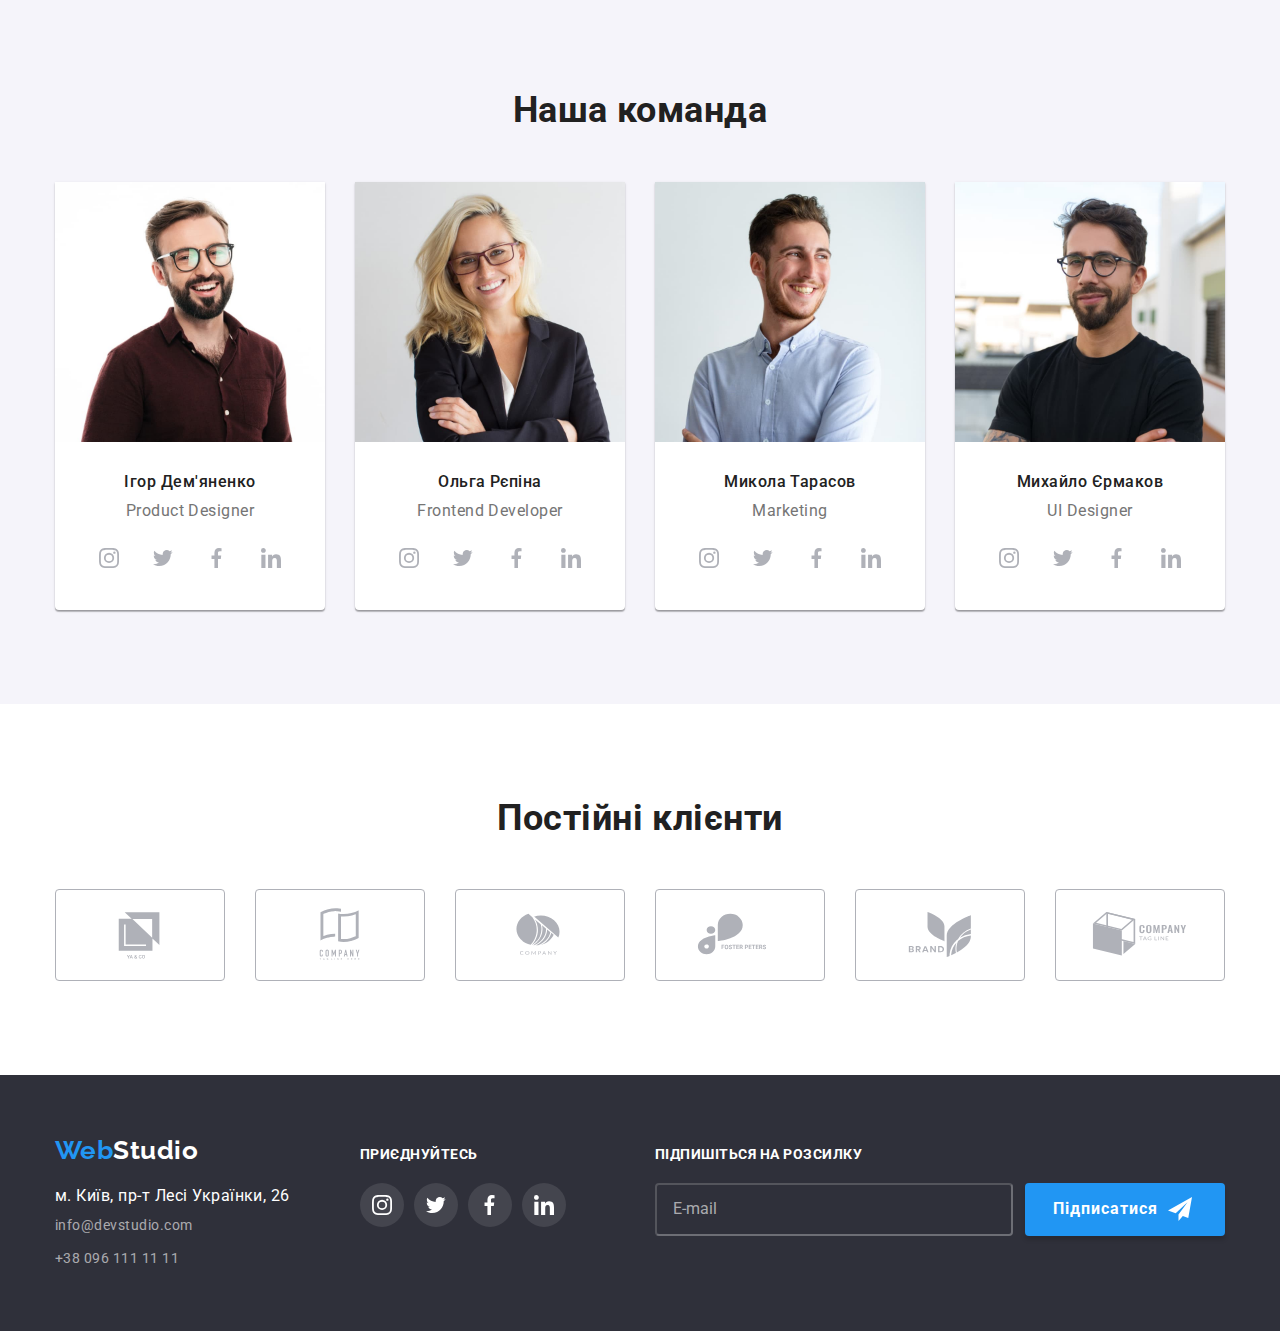
==== commit 4bbea3bd: "Refactoring of the "regular customers" section according to the BEM methodology" ====
--- a/index.html
+++ b/index.html
@@ -1,9 +1,9 @@
 <!DOCTYPE html>
 <html lang="uk">
   <head>
-    <team-list__meta charset="UTF-8" />
-    <team-list__meta http-equiv="X-UA-Compatible" content="IE=edge" />
-    <team-list__meta name="viewport" content="width=device-width, initial-scale=1.0" />
+    <meta charset="UTF-8" />
+    <meta http-equiv="X-UA-Compatible" content="IE=edge" />
+    <meta name="viewport" content="width=device-width, initial-scale=1.0" />
     <title>WebStudio</title>
     <link rel="preconnect" href="https://fonts.googleapis.com" />
     <link rel="preconnect" href="https://fonts.gstatic.com" crossorigin />
@@ -326,50 +326,50 @@
         <div class="container">
           <h2 class="title">Постійні клієнти</h2>
 
-          <ul class="customers">
-            <li class="item">
-              <a href="" class="link">
-                <svg class="icon" width="106" height="60">
+          <ul class="customers-list">
+            <li class="customers-list__item">
+              <a href="" class="customers-list__link">
+                <svg class="customers-list__icon" width="106" height="60">
                   <use href="./images/sprite.svg#company-1"></use>
                 </svg>
               </a>
             </li>
 
-            <li class="item">
-              <a href="" class="link">
-                <svg class="icon" width="106" height="60">
+            <li class="customers-list__item">
+              <a href="" class="customers-list__link">
+                <svg class="customers-list__icon" width="106" height="60">
                   <use href="./images/sprite.svg#company-2"></use>
                 </svg>
               </a>
             </li>
 
-            <li class="item">
-              <a href="" class="link">
-                <svg class="icon" width="106" height="60">
+            <li class="customers-list__item">
+              <a href="" class="customers-list__link">
+                <svg class="customers-list__icon" width="106" height="60">
                   <use href="./images/sprite.svg#company-3"></use>
                 </svg>
               </a>
             </li>
 
-            <li class="item">
-              <a href="" class="link">
-                <svg class="icon" width="106" height="60">
+            <li class="customers-list__item">
+              <a href="" class="customers-list__link">
+                <svg class="customers-list__icon" width="106" height="60">
                   <use href="./images/sprite.svg#company-4"></use>
                 </svg>
               </a>
             </li>
 
-            <li class="item">
-              <a href="" class="link">
-                <svg class="icon" width="106" height="60">
+            <li class="customers-list__item">
+              <a href="" class="customers-list__link">
+                <svg class="customers-list__icon" width="106" height="60">
                   <use href="./images/sprite.svg#company-5"></use>
                 </svg>
               </a>
             </li>
 
-            <li class="item">
-              <a href="" class="link">
-                <svg class="icon" width="106" height="60">
+            <li class="customers-list__item">
+              <a href="" class="customers-list__link">
+                <svg class="customers-list__icon" width="106" height="60">
                   <use href="./images/sprite.svg#company-6"></use>
                 </svg>
               </a>
--- a/css/styles.css
+++ b/css/styles.css
@@ -443,19 +443,19 @@
 
 /* ------------ REGULAR CUSTOMERS ------------ */
 
-.customers {
-  display: flex;
-}
-
-.customers .item {
+.customers-list {
+  display: flex;
+}
+
+.customers-list__item {
   width: calc((100% - 150px) / 6);
 }
 
-.customers .item:not(:last-child) {
+.customers-list__item:not(:last-child) {
   margin-right: 30px;
 }
 
-.customers .item .link {
+.customers-list__link {
   display: flex;
   align-items: center;
   justify-content: center;
@@ -467,19 +467,19 @@
   transition: border-color 250ms cubic-bezier(0.4, 0, 0.2, 1);
 }
 
-.customers .link .icon {
+.customers-list__icon {
   fill: var(--icon-color);
 
   transition: fill 250ms cubic-bezier(0.4, 0, 0.2, 1);
 }
 
-.customers .link:hover .icon,
-.customers .link:focus .icon {
+.customers-list__link:hover .customers-list__icon,
+.customers-list__link:focus .customers-list__icon {
   fill: var(--main-color);
 }
 
-.customers .link:hover,
-.customers .link:focus {
+.customers-list__link:hover,
+.customers-list__link:focus {
   border-color: var(--main-color);
 }
 
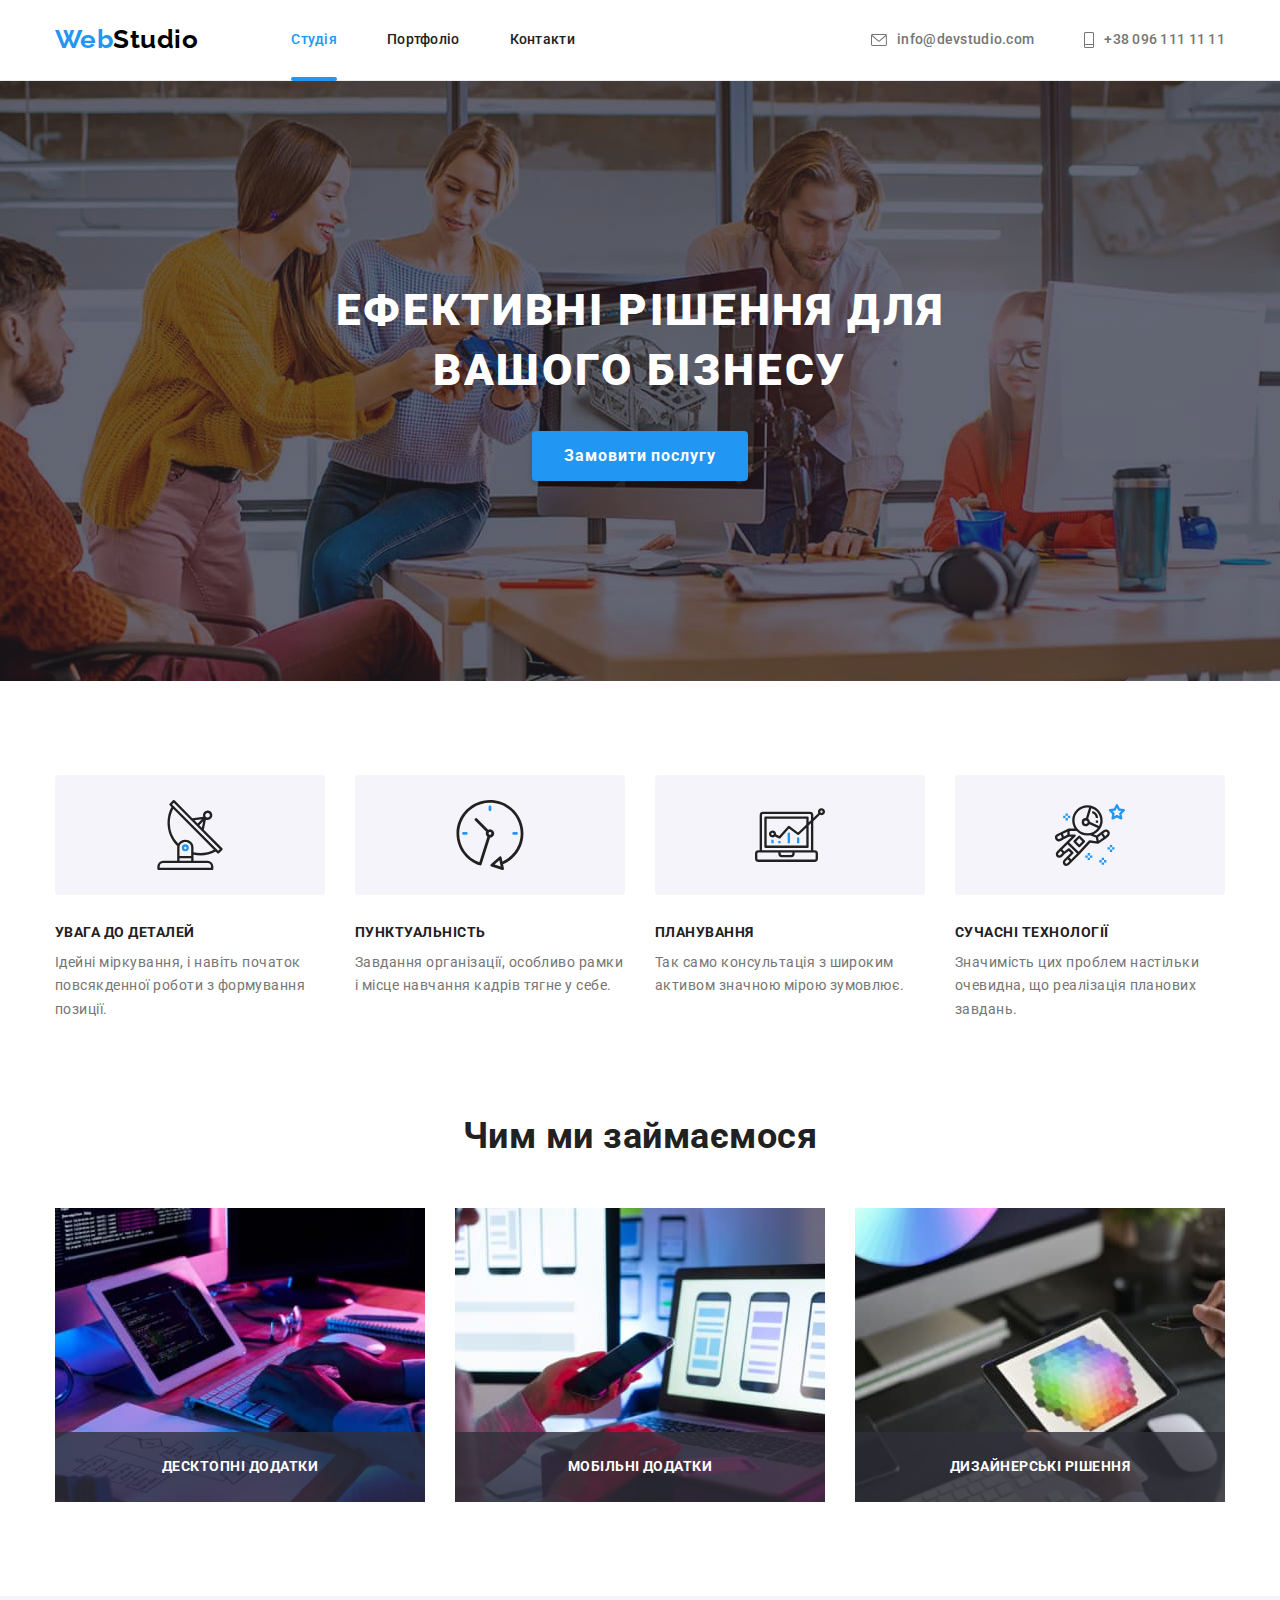
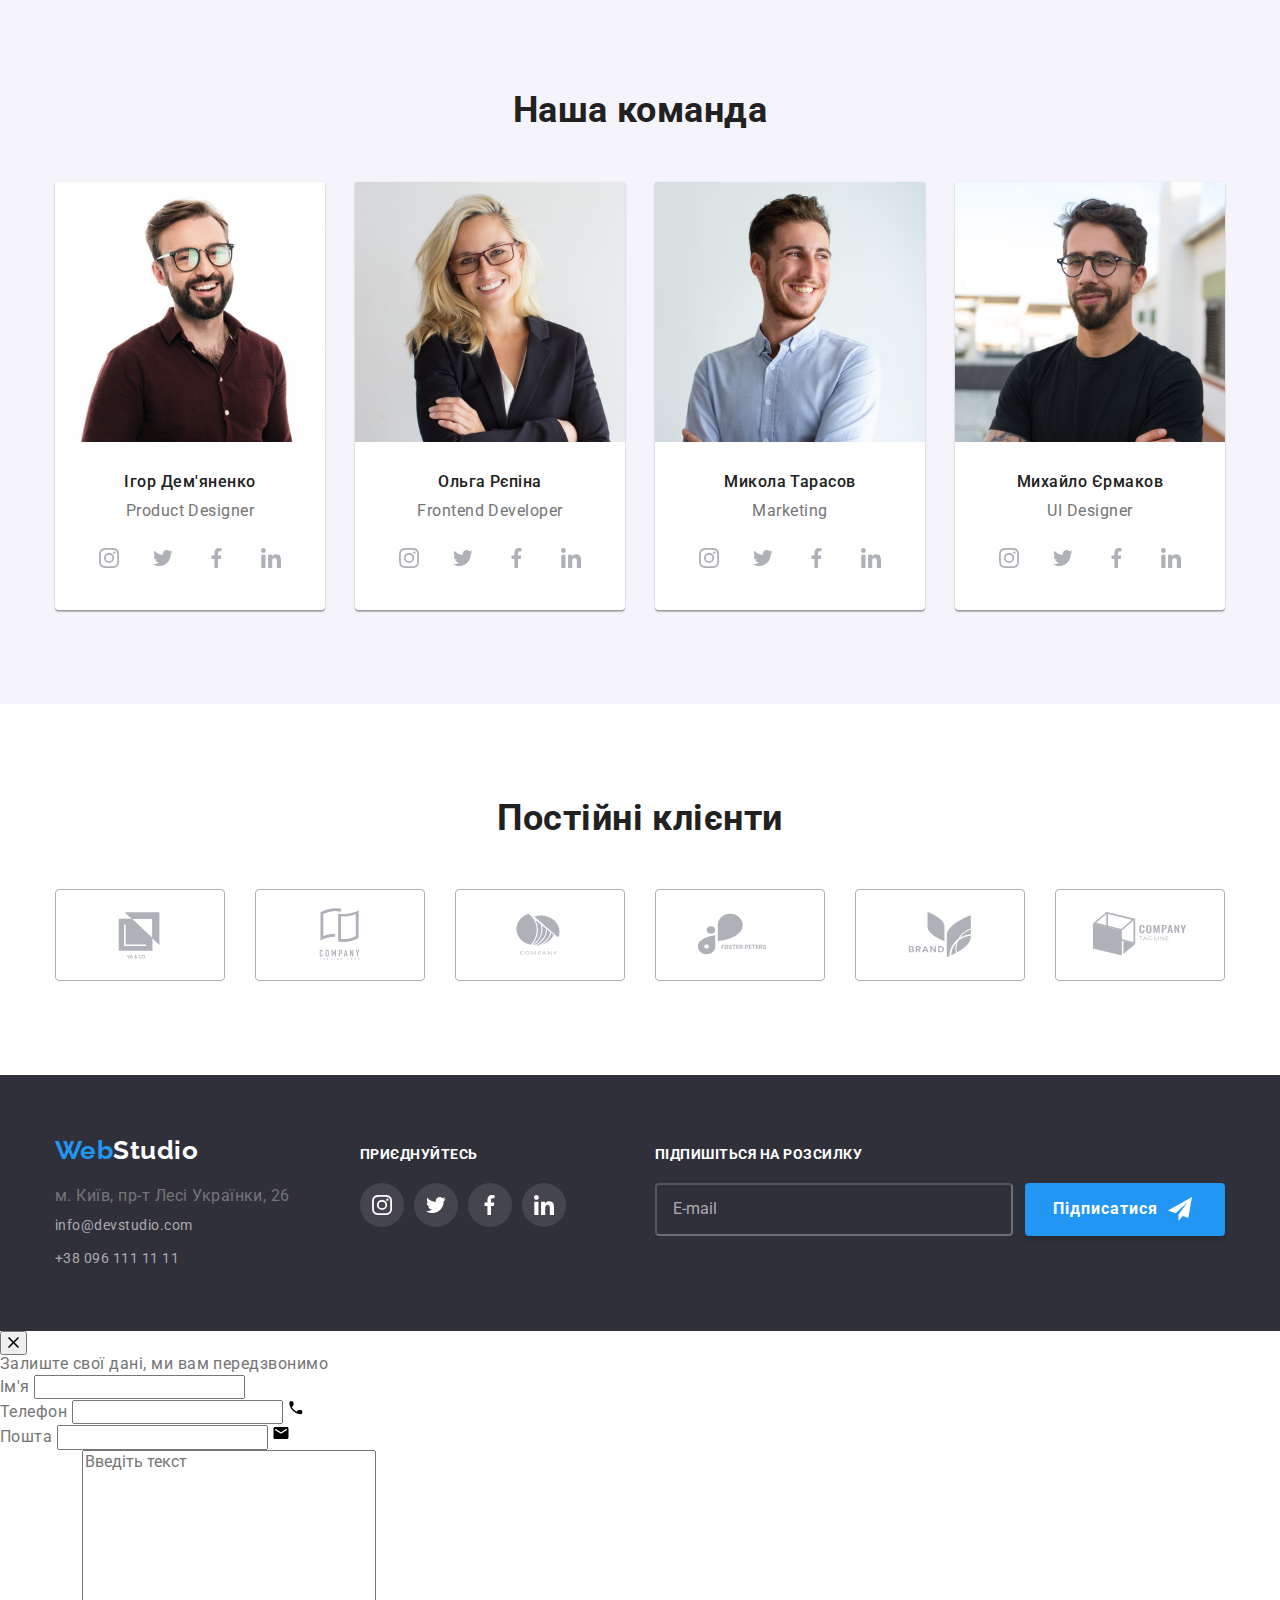
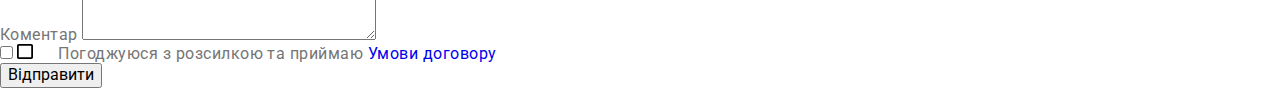
==== commit 82dd07a5: "refactoring the CSS code of the main page using the SASS preprocessor" ====
--- a/index.html
+++ b/index.html
@@ -15,7 +15,7 @@
       rel="stylesheet"
       href="https://cdnjs.cloudflare.com/ajax/libs/modern-normalize/1.1.0/modern-normalize.min.css"
     />
-    <link rel="stylesheet" href="./css/styles.css" />
+    <link rel="stylesheet" href="./css/main.min.css" />
   </head>
   <body>
     <!-- - - - - - - - - SITE NAV - - - - - - - - -->
@@ -23,7 +23,7 @@
     <header class="page-header">
       <div class="container container--centered">
         <nav class="site-nav">
-          <a href="./" class="logo"><span class="logo__unit">Web</span>Studio</a>
+          <a href="./" class="logo logo--light-theme"><span class="logo__unit">Web</span>Studio</a>
           <ul class="nav-list">
             <li class="nav-list__item">
               <a href="./index.html" class="nav-list__link nav-list__link--current">Студія</a>
--- a/css/main.min.css
+++ b/css/main.min.css
@@ -0,0 +1 @@
+h1,h2,h3,h4,p{margin-top:0;margin-bottom:0}a{text-decoration:none}ul{list-style:none;margin:0;padding:0}img{display:block;max-width:100%;height:auto}body{background-color:#fff;color:#757575;font-family:roboto,sans-serif;letter-spacing:.03em}.visually-hidden{position:absolute;white-space:nowrap;width:1px;height:1px;overflow:hidden;border:0;padding:0;clip:rect(0 0 0 0);-webkit-clip-path:inset(50%);clip-path:inset(50%);margin:-1px}.section{padding-top:94px;padding-bottom:94px}.section--padding-null{padding-top:0px}.section--bg-color{background-color:#f5f4fa}.container{width:1200px;margin-left:auto;margin-right:auto;padding-left:15px;padding-right:15px}.container--centered{display:-webkit-box;display:-ms-flexbox;display:flex;-webkit-box-align:center;-ms-flex-align:center;align-items:center}.container--baseline{display:-webkit-box;display:-ms-flexbox;display:flex;-webkit-box-align:baseline;-ms-flex-align:baseline;align-items:baseline}.title{margin-bottom:50px;color:#212121;font-weight:700;font-size:36px;line-height:1.16;text-align:center}.logo{display:inline-block;color:#000;text-decoration:none;font-family:raleway,sans-serif;font-weight:700;font-size:26px;line-height:1.2}.logo__unit{color:#2196f3}.page-header{border-bottom:1px solid #ececec}.site-nav{display:-webkit-box;display:-ms-flexbox;display:flex;-webkit-box-align:center;-ms-flex-align:center;align-items:center}.logo--light-theme{margin-right:93px}.nav-list{display:-webkit-box;display:-ms-flexbox;display:flex;-webkit-box-align:center;-ms-flex-align:center;align-items:center}.nav-list__item{position:relative}.nav-list__item:not(:last-child){margin-right:50px}.nav-list__link{display:-webkit-box;display:-ms-flexbox;display:flex;padding-top:32px;padding-bottom:32px;outline:none;-webkit-transition:color 250ms cubic-bezier(0.4, 0, 0.2, 1);transition:color 250ms cubic-bezier(0.4, 0, 0.2, 1);color:#212121;font-weight:500;font-size:14px;line-height:1.14;letter-spacing:.02em}.nav-list__link:hover,.nav-list__link:focus{color:#2196f3}.nav-list__link--current{color:#2196f3}.nav-list__link--current::after{position:absolute;left:0;bottom:-1px;content:"";width:100%;height:4px;background-color:#2196f3;border-radius:2px}.contact-nav{display:-webkit-box;display:-ms-flexbox;display:flex;margin-left:auto}.contact-nav__item:not(:last-child){margin-right:50px}.contact-nav__link{display:-webkit-box;display:-ms-flexbox;display:flex;-webkit-box-pack:center;-ms-flex-pack:center;justify-content:center;-webkit-box-align:center;-ms-flex-align:center;align-items:center;outline:none;padding-top:20px;padding-bottom:20px;-webkit-transition:color 250ms cubic-bezier(0.4, 0, 0.2, 1);transition:color 250ms cubic-bezier(0.4, 0, 0.2, 1);font-weight:500;font-size:14px;line-height:1.14;letter-spacing:.02em;color:#757575}.contact-nav__link:hover,.contact-nav__link:focus{color:#2196f3;fill:#2196f3}.contact-nav__icon{margin-right:10px;fill:currentColor}.hero{margin-left:auto;margin-right:auto;max-width:1600px;text-align:center;padding-top:200px;padding-bottom:200px;background-color:#2f303a;background-image:-webkit-gradient(linear, left top, left bottom, from(rgba(47, 48, 58, 0.4)), to(rgba(47, 48, 58, 0.4))),url(../images/img.jpg);background-image:linear-gradient(rgba(47, 48, 58, 0.4), rgba(47, 48, 58, 0.4)),url(../images/img.jpg);background-repeat:no-repeat;background-position:center center;background-size:cover}.hero__title{width:696px;margin-left:auto;margin-right:auto;margin-top:0;margin-bottom:30px;font-weight:900;font-size:44px;line-height:1.36;letter-spacing:.06em;text-transform:uppercase;text-align:center;color:#fff}.hero__btn{min-width:216px;border-radius:4px;padding:10px 32px;border-style:none;cursor:pointer;outline:none;-webkit-transition:background-color 250ms cubic-bezier(0.4, 0, 0.2, 1);transition:background-color 250ms cubic-bezier(0.4, 0, 0.2, 1);font-family:roboto,sans-serif;font-weight:700;font-size:16px;line-height:1.88;letter-spacing:.06em;color:#fff;background-color:#2196f3;-webkit-box-shadow:0px 4px 4px rgba(0,0,0,.15);box-shadow:0px 4px 4px rgba(0,0,0,.15)}.hero__btn:hover,.hero__btn:focus{background-color:#188ce8}.features-list{display:-webkit-box;display:-ms-flexbox;display:flex;-webkit-box-pack:center;-ms-flex-pack:center;justify-content:center;-ms-flex-wrap:wrap;flex-wrap:wrap}.features-list__item{width:calc((100% - 90px)/4)}.features-list__item:not(:last-child){margin-right:30px}.features-list__icon{display:-webkit-box;display:-ms-flexbox;display:flex;height:120px;border-radius:4px;margin-bottom:30px;-webkit-box-align:center;-ms-flex-align:center;align-items:center;-webkit-box-pack:center;-ms-flex-pack:center;justify-content:center;background-color:#f5f4fa}.features-list__title{margin-bottom:10px;color:#212121;font-weight:700;font-size:14px;line-height:1.14;text-transform:uppercase}.features-list__text{font-size:14px;line-height:1.7}.doing-list{display:-webkit-box;display:-ms-flexbox;display:flex}.doing-list__item{position:relative}.doing-list__item:not(:last-child){margin-right:30px}.doing-list__title{position:absolute;bottom:0;left:0;padding-top:27px;padding-bottom:27px;text-align:center;width:100%;color:#fff;font-weight:700;font-size:14px;line-height:1.14;text-transform:uppercase;background-color:rgba(47,48,58,.8)}.team-list{display:-webkit-box;display:-ms-flexbox;display:flex;-webkit-box-pack:justify;-ms-flex-pack:justify;justify-content:space-between;-ms-flex-wrap:wrap;flex-wrap:wrap;gap:30px}.team-list__item{background:#fff;-webkit-box-shadow:0px 1px 3px rgba(0,0,0,.12),0px 1px 1px rgba(0,0,0,.14),0px 2px 1px rgba(0,0,0,.2);box-shadow:0px 1px 3px rgba(0,0,0,.12),0px 1px 1px rgba(0,0,0,.14),0px 2px 1px rgba(0,0,0,.2);border-radius:0px 0px 4px 4px}.team-list__meta{padding-top:30px;padding-bottom:30px}.team-list__title{margin-bottom:10px;color:#212121;font-weight:500;font-size:16px;line-height:1.19;text-align:center}.team-list__metier{font-size:16px;line-height:1.19;text-align:center}.social{display:-webkit-box;display:-ms-flexbox;display:flex;-webkit-box-align:center;-ms-flex-align:center;align-items:center;-webkit-box-pack:center;-ms-flex-pack:center;justify-content:center;margin-top:16px;gap:10px}.social__icon{display:-webkit-box;display:-ms-flexbox;display:flex;-webkit-box-pack:center;-ms-flex-pack:center;justify-content:center;-webkit-box-align:center;-ms-flex-align:center;align-items:center;width:44px;height:44px;border-radius:50%;outline:none;-webkit-transition:background-color 250ms cubic-bezier(0.4, 0, 0.2, 1),fill 250ms cubic-bezier(0.4, 0, 0.2, 1);transition:background-color 250ms cubic-bezier(0.4, 0, 0.2, 1),fill 250ms cubic-bezier(0.4, 0, 0.2, 1);fill:#afb1b8}.social__icon:hover,.social__icon:focus{fill:#fff;background-color:#2196f3}.customers-list{display:-webkit-box;display:-ms-flexbox;display:flex}.customers-list__item{width:calc((100% - 150px)/6)}.customers-list__item:not(:last-child){margin-right:30px}.customers-list__link{display:-webkit-box;display:-ms-flexbox;display:flex;-webkit-box-align:center;-ms-flex-align:center;align-items:center;-webkit-box-pack:center;-ms-flex-pack:center;justify-content:center;height:92px;border:1px solid #afb1b8;border-radius:4px;outline:none;-webkit-transition:border-color 250ms cubic-bezier(0.4, 0, 0.2, 1);transition:border-color 250ms cubic-bezier(0.4, 0, 0.2, 1)}.customers-list__link:hover,.customers-list__link:focus{border-color:#2196f3}.customers-list__icon{fill:#afb1b8;-webkit-transition:fill 250ms cubic-bezier(0.4, 0, 0.2, 1);transition:fill 250ms cubic-bezier(0.4, 0, 0.2, 1)}.customers-list__link:hover .customers-list__icon,.customers-list__link:focus .customers-list__icon{fill:#2196f3}.footer{display:-webkit-box;display:-ms-flexbox;display:flex;padding-top:60px;padding-bottom:60px;background-color:#2f303a}.address-wrapper{margin-right:70px}.logo--dark-theme{margin-bottom:20px;color:#fff}.address-list__item:not(:last-child){margin-bottom:9px}.address-list__map{color:var(--inverts-color);font-style:normal;-webkit-transition:color 250ms cubic-bezier(0.4, 0, 0.2, 1);transition:color 250ms cubic-bezier(0.4, 0, 0.2, 1)}.address-list__map:hover,.address-list__map:focus{color:#2196f3}.address-list__contact{outline:none;-webkit-transition:color 250ms cubic-bezier(0.4, 0, 0.2, 1);transition:color 250ms cubic-bezier(0.4, 0, 0.2, 1);font-family:roboto,sans-serif;font-style:normal;font-size:14px;line-height:1.71;color:rgba(255,255,255,.6)}.address-list__contact:hover,.address-list__contact:focus{color:#2196f3}.title-footer{font-size:14px;line-height:1.14;text-transform:uppercase;margin-bottom:20px;color:#fff}.social-footer-list{display:-webkit-box;display:-ms-flexbox;display:flex;-webkit-box-align:center;-ms-flex-align:center;align-items:center;-webkit-box-pack:center;-ms-flex-pack:center;justify-content:center;gap:10px}.social-footer-list__icon{display:-webkit-box;display:-ms-flexbox;display:flex;-webkit-box-pack:center;-ms-flex-pack:center;justify-content:center;-webkit-box-align:center;-ms-flex-align:center;align-items:center;outline:none;width:44px;height:44px;border-radius:50%;-webkit-transition:background-color 250ms cubic-bezier(0.4, 0, 0.2, 1);transition:background-color 250ms cubic-bezier(0.4, 0, 0.2, 1);background-color:rgba(255,255,255,.1);fill:#fff}.social-footer-list__icon:hover,.social-footer-list__icon:focus{fill:#fff;background-color:#2196f3}.mailing-wrapper{margin-left:auto}.mailing-inner{display:-webkit-box;display:-ms-flexbox;display:flex}.mailing-form__inpit{padding-top:15px;padding-bottom:15px;padding-left:16px;min-width:358px;border-radius:4px;outline:none;-webkit-transition:border-color 250ms cubic-bezier(0.4, 0, 0.2, 1);transition:border-color 250ms cubic-bezier(0.4, 0, 0.2, 1);border-color:rgba(255,255,255,.3);background-color:#2f303a;color:#fff}.mailing-form__inpit:hover,.mailing-form__inpit:focus{border-color:#2196f3}.mailing-form__inpit::-webkit-input-placeholder{color:rgba(255,255,255,.6)}.mailing-form__inpit::-moz-placeholder{color:rgba(255,255,255,.6)}.mailing-form__inpit:-ms-input-placeholder{color:rgba(255,255,255,.6)}.mailing-form__inpit::-ms-input-placeholder{color:rgba(255,255,255,.6)}.mailing-form__inpit::placeholder{color:rgba(255,255,255,.6)}.mailing-btn{display:-webkit-inline-box;display:-ms-inline-flexbox;display:inline-flex;-webkit-box-align:center;-ms-flex-align:center;align-items:center;outline:none;padding:10px 28px;border-radius:4px;border:rgba(0,0,0,0);margin-left:12px;min-width:200px;cursor:pointer;-webkit-transition:background-color 250ms cubic-bezier(0.4, 0, 0.2, 1);transition:background-color 250ms cubic-bezier(0.4, 0, 0.2, 1);font-weight:700;font-size:16px;line-height:1.88;letter-spacing:.06em;-webkit-box-shadow:0px 4px 4px rgba(0,0,0,.15);box-shadow:0px 4px 4px rgba(0,0,0,.15);color:#fff;background-color:#2196f3}.mailing-btn:hover,.mailing-btn:focus{background-color:#188ce8}.mailing-btn__icon{margin-left:10px}/*# sourceMappingURL=main.min.css.map */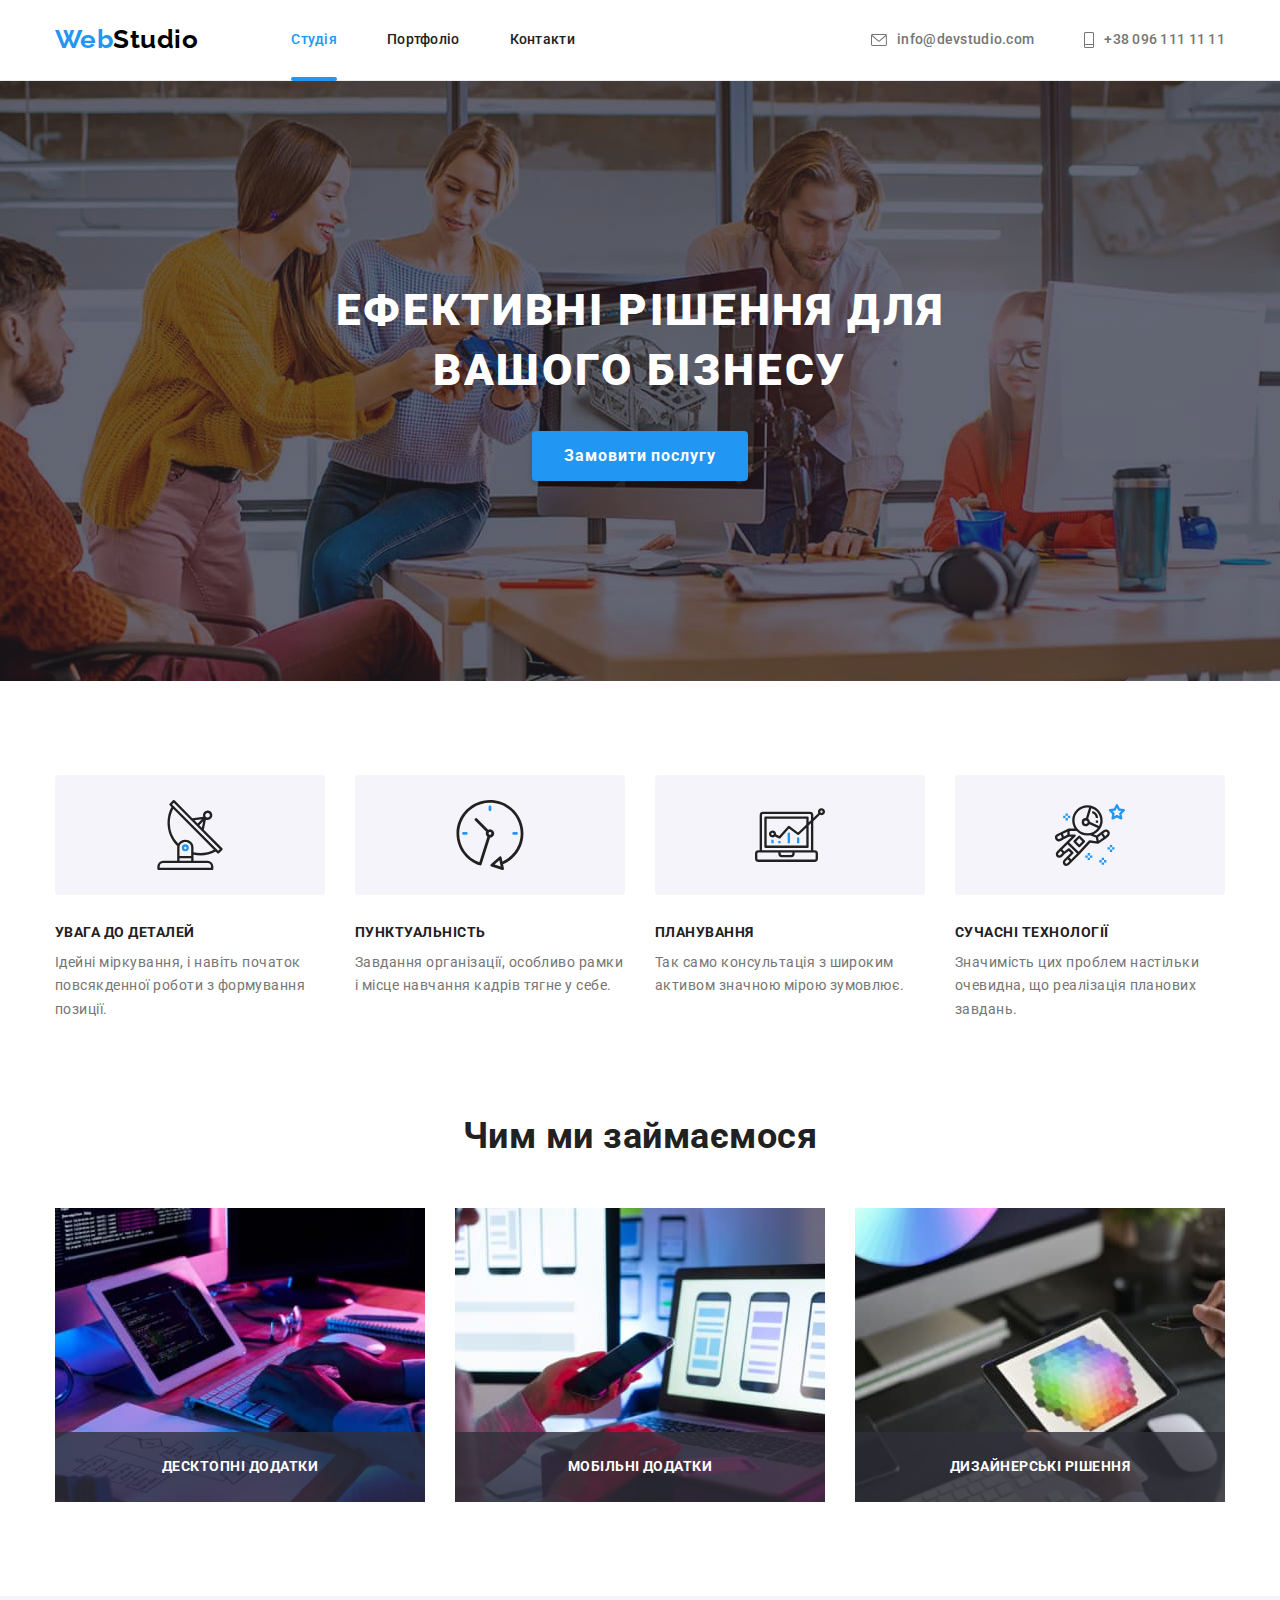
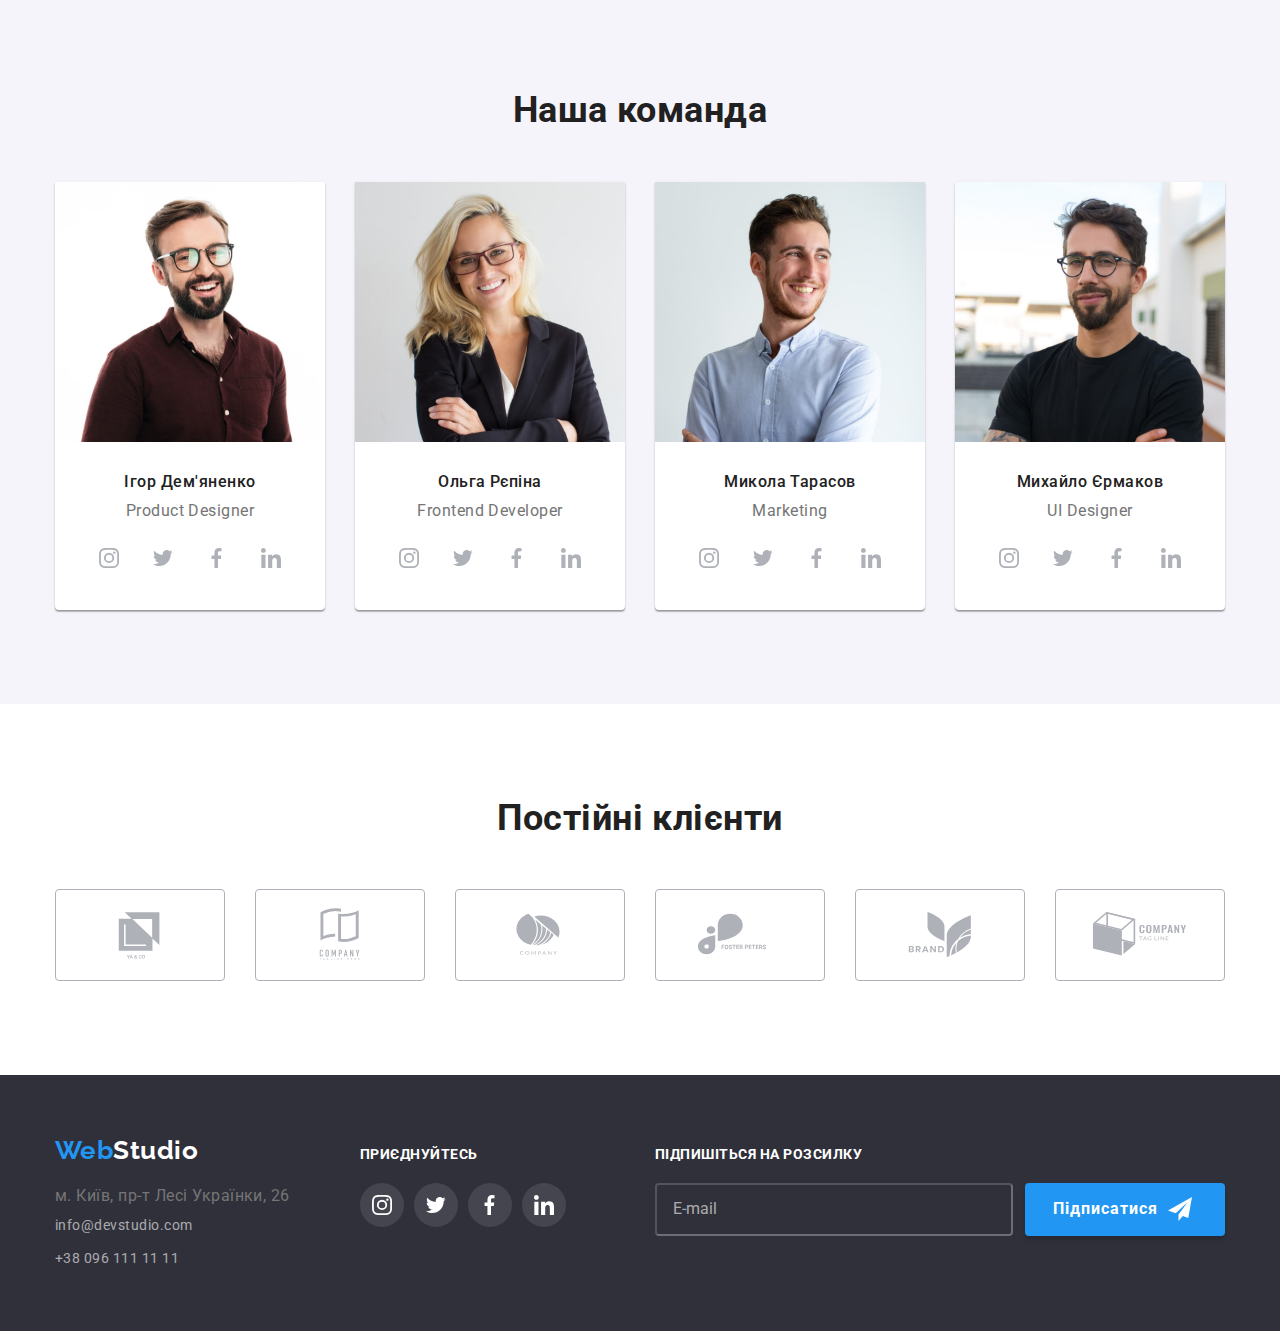
==== commit 94c26563: "refactoring the CSS code of the modal window using the SASS preprocessor" ====
--- a/index.html
+++ b/index.html
@@ -481,7 +481,7 @@
               id="team-list__meta"
             />
             <svg width="18" height="18" class="form-field__icon">
-              <use href="./images/sprite.svg#modal-team-list__meta"></use>
+              <use href="./images/sprite.svg#modal-person"></use>
             </svg>
           </div>
           <div class="form-field">
--- a/css/main.min.css
+++ b/css/main.min.css
@@ -1 +1 @@
-h1,h2,h3,h4,p{margin-top:0;margin-bottom:0}a{text-decoration:none}ul{list-style:none;margin:0;padding:0}img{display:block;max-width:100%;height:auto}body{background-color:#fff;color:#757575;font-family:roboto,sans-serif;letter-spacing:.03em}.visually-hidden{position:absolute;white-space:nowrap;width:1px;height:1px;overflow:hidden;border:0;padding:0;clip:rect(0 0 0 0);-webkit-clip-path:inset(50%);clip-path:inset(50%);margin:-1px}.section{padding-top:94px;padding-bottom:94px}.section--padding-null{padding-top:0px}.section--bg-color{background-color:#f5f4fa}.container{width:1200px;margin-left:auto;margin-right:auto;padding-left:15px;padding-right:15px}.container--centered{display:-webkit-box;display:-ms-flexbox;display:flex;-webkit-box-align:center;-ms-flex-align:center;align-items:center}.container--baseline{display:-webkit-box;display:-ms-flexbox;display:flex;-webkit-box-align:baseline;-ms-flex-align:baseline;align-items:baseline}.title{margin-bottom:50px;color:#212121;font-weight:700;font-size:36px;line-height:1.16;text-align:center}.logo{display:inline-block;color:#000;text-decoration:none;font-family:raleway,sans-serif;font-weight:700;font-size:26px;line-height:1.2}.logo__unit{color:#2196f3}.page-header{border-bottom:1px solid #ececec}.site-nav{display:-webkit-box;display:-ms-flexbox;display:flex;-webkit-box-align:center;-ms-flex-align:center;align-items:center}.logo--light-theme{margin-right:93px}.nav-list{display:-webkit-box;display:-ms-flexbox;display:flex;-webkit-box-align:center;-ms-flex-align:center;align-items:center}.nav-list__item{position:relative}.nav-list__item:not(:last-child){margin-right:50px}.nav-list__link{display:-webkit-box;display:-ms-flexbox;display:flex;padding-top:32px;padding-bottom:32px;outline:none;-webkit-transition:color 250ms cubic-bezier(0.4, 0, 0.2, 1);transition:color 250ms cubic-bezier(0.4, 0, 0.2, 1);color:#212121;font-weight:500;font-size:14px;line-height:1.14;letter-spacing:.02em}.nav-list__link:hover,.nav-list__link:focus{color:#2196f3}.nav-list__link--current{color:#2196f3}.nav-list__link--current::after{position:absolute;left:0;bottom:-1px;content:"";width:100%;height:4px;background-color:#2196f3;border-radius:2px}.contact-nav{display:-webkit-box;display:-ms-flexbox;display:flex;margin-left:auto}.contact-nav__item:not(:last-child){margin-right:50px}.contact-nav__link{display:-webkit-box;display:-ms-flexbox;display:flex;-webkit-box-pack:center;-ms-flex-pack:center;justify-content:center;-webkit-box-align:center;-ms-flex-align:center;align-items:center;outline:none;padding-top:20px;padding-bottom:20px;-webkit-transition:color 250ms cubic-bezier(0.4, 0, 0.2, 1);transition:color 250ms cubic-bezier(0.4, 0, 0.2, 1);font-weight:500;font-size:14px;line-height:1.14;letter-spacing:.02em;color:#757575}.contact-nav__link:hover,.contact-nav__link:focus{color:#2196f3;fill:#2196f3}.contact-nav__icon{margin-right:10px;fill:currentColor}.hero{margin-left:auto;margin-right:auto;max-width:1600px;text-align:center;padding-top:200px;padding-bottom:200px;background-color:#2f303a;background-image:-webkit-gradient(linear, left top, left bottom, from(rgba(47, 48, 58, 0.4)), to(rgba(47, 48, 58, 0.4))),url(../images/img.jpg);background-image:linear-gradient(rgba(47, 48, 58, 0.4), rgba(47, 48, 58, 0.4)),url(../images/img.jpg);background-repeat:no-repeat;background-position:center center;background-size:cover}.hero__title{width:696px;margin-left:auto;margin-right:auto;margin-top:0;margin-bottom:30px;font-weight:900;font-size:44px;line-height:1.36;letter-spacing:.06em;text-transform:uppercase;text-align:center;color:#fff}.hero__btn{min-width:216px;border-radius:4px;padding:10px 32px;border-style:none;cursor:pointer;outline:none;-webkit-transition:background-color 250ms cubic-bezier(0.4, 0, 0.2, 1);transition:background-color 250ms cubic-bezier(0.4, 0, 0.2, 1);font-family:roboto,sans-serif;font-weight:700;font-size:16px;line-height:1.88;letter-spacing:.06em;color:#fff;background-color:#2196f3;-webkit-box-shadow:0px 4px 4px rgba(0,0,0,.15);box-shadow:0px 4px 4px rgba(0,0,0,.15)}.hero__btn:hover,.hero__btn:focus{background-color:#188ce8}.features-list{display:-webkit-box;display:-ms-flexbox;display:flex;-webkit-box-pack:center;-ms-flex-pack:center;justify-content:center;-ms-flex-wrap:wrap;flex-wrap:wrap}.features-list__item{width:calc((100% - 90px)/4)}.features-list__item:not(:last-child){margin-right:30px}.features-list__icon{display:-webkit-box;display:-ms-flexbox;display:flex;height:120px;border-radius:4px;margin-bottom:30px;-webkit-box-align:center;-ms-flex-align:center;align-items:center;-webkit-box-pack:center;-ms-flex-pack:center;justify-content:center;background-color:#f5f4fa}.features-list__title{margin-bottom:10px;color:#212121;font-weight:700;font-size:14px;line-height:1.14;text-transform:uppercase}.features-list__text{font-size:14px;line-height:1.7}.doing-list{display:-webkit-box;display:-ms-flexbox;display:flex}.doing-list__item{position:relative}.doing-list__item:not(:last-child){margin-right:30px}.doing-list__title{position:absolute;bottom:0;left:0;padding-top:27px;padding-bottom:27px;text-align:center;width:100%;color:#fff;font-weight:700;font-size:14px;line-height:1.14;text-transform:uppercase;background-color:rgba(47,48,58,.8)}.team-list{display:-webkit-box;display:-ms-flexbox;display:flex;-webkit-box-pack:justify;-ms-flex-pack:justify;justify-content:space-between;-ms-flex-wrap:wrap;flex-wrap:wrap;gap:30px}.team-list__item{background:#fff;-webkit-box-shadow:0px 1px 3px rgba(0,0,0,.12),0px 1px 1px rgba(0,0,0,.14),0px 2px 1px rgba(0,0,0,.2);box-shadow:0px 1px 3px rgba(0,0,0,.12),0px 1px 1px rgba(0,0,0,.14),0px 2px 1px rgba(0,0,0,.2);border-radius:0px 0px 4px 4px}.team-list__meta{padding-top:30px;padding-bottom:30px}.team-list__title{margin-bottom:10px;color:#212121;font-weight:500;font-size:16px;line-height:1.19;text-align:center}.team-list__metier{font-size:16px;line-height:1.19;text-align:center}.social{display:-webkit-box;display:-ms-flexbox;display:flex;-webkit-box-align:center;-ms-flex-align:center;align-items:center;-webkit-box-pack:center;-ms-flex-pack:center;justify-content:center;margin-top:16px;gap:10px}.social__icon{display:-webkit-box;display:-ms-flexbox;display:flex;-webkit-box-pack:center;-ms-flex-pack:center;justify-content:center;-webkit-box-align:center;-ms-flex-align:center;align-items:center;width:44px;height:44px;border-radius:50%;outline:none;-webkit-transition:background-color 250ms cubic-bezier(0.4, 0, 0.2, 1),fill 250ms cubic-bezier(0.4, 0, 0.2, 1);transition:background-color 250ms cubic-bezier(0.4, 0, 0.2, 1),fill 250ms cubic-bezier(0.4, 0, 0.2, 1);fill:#afb1b8}.social__icon:hover,.social__icon:focus{fill:#fff;background-color:#2196f3}.customers-list{display:-webkit-box;display:-ms-flexbox;display:flex}.customers-list__item{width:calc((100% - 150px)/6)}.customers-list__item:not(:last-child){margin-right:30px}.customers-list__link{display:-webkit-box;display:-ms-flexbox;display:flex;-webkit-box-align:center;-ms-flex-align:center;align-items:center;-webkit-box-pack:center;-ms-flex-pack:center;justify-content:center;height:92px;border:1px solid #afb1b8;border-radius:4px;outline:none;-webkit-transition:border-color 250ms cubic-bezier(0.4, 0, 0.2, 1);transition:border-color 250ms cubic-bezier(0.4, 0, 0.2, 1)}.customers-list__link:hover,.customers-list__link:focus{border-color:#2196f3}.customers-list__icon{fill:#afb1b8;-webkit-transition:fill 250ms cubic-bezier(0.4, 0, 0.2, 1);transition:fill 250ms cubic-bezier(0.4, 0, 0.2, 1)}.customers-list__link:hover .customers-list__icon,.customers-list__link:focus .customers-list__icon{fill:#2196f3}.footer{display:-webkit-box;display:-ms-flexbox;display:flex;padding-top:60px;padding-bottom:60px;background-color:#2f303a}.address-wrapper{margin-right:70px}.logo--dark-theme{margin-bottom:20px;color:#fff}.address-list__item:not(:last-child){margin-bottom:9px}.address-list__map{color:var(--inverts-color);font-style:normal;-webkit-transition:color 250ms cubic-bezier(0.4, 0, 0.2, 1);transition:color 250ms cubic-bezier(0.4, 0, 0.2, 1)}.address-list__map:hover,.address-list__map:focus{color:#2196f3}.address-list__contact{outline:none;-webkit-transition:color 250ms cubic-bezier(0.4, 0, 0.2, 1);transition:color 250ms cubic-bezier(0.4, 0, 0.2, 1);font-family:roboto,sans-serif;font-style:normal;font-size:14px;line-height:1.71;color:rgba(255,255,255,.6)}.address-list__contact:hover,.address-list__contact:focus{color:#2196f3}.title-footer{font-size:14px;line-height:1.14;text-transform:uppercase;margin-bottom:20px;color:#fff}.social-footer-list{display:-webkit-box;display:-ms-flexbox;display:flex;-webkit-box-align:center;-ms-flex-align:center;align-items:center;-webkit-box-pack:center;-ms-flex-pack:center;justify-content:center;gap:10px}.social-footer-list__icon{display:-webkit-box;display:-ms-flexbox;display:flex;-webkit-box-pack:center;-ms-flex-pack:center;justify-content:center;-webkit-box-align:center;-ms-flex-align:center;align-items:center;outline:none;width:44px;height:44px;border-radius:50%;-webkit-transition:background-color 250ms cubic-bezier(0.4, 0, 0.2, 1);transition:background-color 250ms cubic-bezier(0.4, 0, 0.2, 1);background-color:rgba(255,255,255,.1);fill:#fff}.social-footer-list__icon:hover,.social-footer-list__icon:focus{fill:#fff;background-color:#2196f3}.mailing-wrapper{margin-left:auto}.mailing-inner{display:-webkit-box;display:-ms-flexbox;display:flex}.mailing-form__inpit{padding-top:15px;padding-bottom:15px;padding-left:16px;min-width:358px;border-radius:4px;outline:none;-webkit-transition:border-color 250ms cubic-bezier(0.4, 0, 0.2, 1);transition:border-color 250ms cubic-bezier(0.4, 0, 0.2, 1);border-color:rgba(255,255,255,.3);background-color:#2f303a;color:#fff}.mailing-form__inpit:hover,.mailing-form__inpit:focus{border-color:#2196f3}.mailing-form__inpit::-webkit-input-placeholder{color:rgba(255,255,255,.6)}.mailing-form__inpit::-moz-placeholder{color:rgba(255,255,255,.6)}.mailing-form__inpit:-ms-input-placeholder{color:rgba(255,255,255,.6)}.mailing-form__inpit::-ms-input-placeholder{color:rgba(255,255,255,.6)}.mailing-form__inpit::placeholder{color:rgba(255,255,255,.6)}.mailing-btn{display:-webkit-inline-box;display:-ms-inline-flexbox;display:inline-flex;-webkit-box-align:center;-ms-flex-align:center;align-items:center;outline:none;padding:10px 28px;border-radius:4px;border:rgba(0,0,0,0);margin-left:12px;min-width:200px;cursor:pointer;-webkit-transition:background-color 250ms cubic-bezier(0.4, 0, 0.2, 1);transition:background-color 250ms cubic-bezier(0.4, 0, 0.2, 1);font-weight:700;font-size:16px;line-height:1.88;letter-spacing:.06em;-webkit-box-shadow:0px 4px 4px rgba(0,0,0,.15);box-shadow:0px 4px 4px rgba(0,0,0,.15);color:#fff;background-color:#2196f3}.mailing-btn:hover,.mailing-btn:focus{background-color:#188ce8}.mailing-btn__icon{margin-left:10px}/*# sourceMappingURL=main.min.css.map */+h1,h2,h3,h4,p{margin-top:0;margin-bottom:0}a{text-decoration:none}ul{list-style:none;margin:0;padding:0}img{display:block;max-width:100%;height:auto}body{background-color:#fff;color:#757575;font-family:roboto,sans-serif;letter-spacing:.03em}.section{padding-top:94px;padding-bottom:94px}.section--padding-null{padding-top:0px}.section--bg-color{background-color:#f5f4fa}.container{width:1200px;margin-left:auto;margin-right:auto;padding-left:15px;padding-right:15px}.container--centered{display:-webkit-box;display:-ms-flexbox;display:flex;-webkit-box-align:center;-ms-flex-align:center;align-items:center}.container--baseline{display:-webkit-box;display:-ms-flexbox;display:flex;-webkit-box-align:baseline;-ms-flex-align:baseline;align-items:baseline}.title{margin-bottom:50px;color:#212121;font-weight:700;font-size:36px;line-height:1.16;text-align:center}.visually-hidden{position:absolute;white-space:nowrap;width:1px;height:1px;overflow:hidden;border:0;padding:0;clip:rect(0 0 0 0);-webkit-clip-path:inset(50%);clip-path:inset(50%);margin:-1px}.backdrop.is-hidden{opacity:0;pointer-events:none}.logo{display:inline-block;color:#000;text-decoration:none;font-family:raleway,sans-serif;font-weight:700;font-size:26px;line-height:1.2}.logo__unit{color:#2196f3}.page-header{border-bottom:1px solid #ececec}.site-nav{display:-webkit-box;display:-ms-flexbox;display:flex;-webkit-box-align:center;-ms-flex-align:center;align-items:center}.logo--light-theme{margin-right:93px}.nav-list{display:-webkit-box;display:-ms-flexbox;display:flex;-webkit-box-align:center;-ms-flex-align:center;align-items:center}.nav-list__item{position:relative}.nav-list__item:not(:last-child){margin-right:50px}.nav-list__link{display:-webkit-box;display:-ms-flexbox;display:flex;padding-top:32px;padding-bottom:32px;outline:none;-webkit-transition:color 250ms cubic-bezier(0.4, 0, 0.2, 1);transition:color 250ms cubic-bezier(0.4, 0, 0.2, 1);color:#212121;font-weight:500;font-size:14px;line-height:1.14;letter-spacing:.02em}.nav-list__link:hover,.nav-list__link:focus{color:#2196f3}.nav-list__link--current{color:#2196f3}.nav-list__link--current::after{position:absolute;left:0;bottom:-1px;content:"";width:100%;height:4px;background-color:#2196f3;border-radius:2px}.contact-nav{display:-webkit-box;display:-ms-flexbox;display:flex;margin-left:auto}.contact-nav__item:not(:last-child){margin-right:50px}.contact-nav__link{display:-webkit-box;display:-ms-flexbox;display:flex;-webkit-box-pack:center;-ms-flex-pack:center;justify-content:center;-webkit-box-align:center;-ms-flex-align:center;align-items:center;outline:none;padding-top:20px;padding-bottom:20px;-webkit-transition:color 250ms cubic-bezier(0.4, 0, 0.2, 1);transition:color 250ms cubic-bezier(0.4, 0, 0.2, 1);font-weight:500;font-size:14px;line-height:1.14;letter-spacing:.02em;color:#757575}.contact-nav__link:hover,.contact-nav__link:focus{color:#2196f3;fill:#2196f3}.contact-nav__icon{margin-right:10px;fill:currentColor}.hero{margin-left:auto;margin-right:auto;max-width:1600px;text-align:center;padding-top:200px;padding-bottom:200px;background-color:#2f303a;background-image:-webkit-gradient(linear, left top, left bottom, from(rgba(47, 48, 58, 0.4)), to(rgba(47, 48, 58, 0.4))),url(../images/img.jpg);background-image:linear-gradient(rgba(47, 48, 58, 0.4), rgba(47, 48, 58, 0.4)),url(../images/img.jpg);background-repeat:no-repeat;background-position:center center;background-size:cover}.hero__title{width:696px;margin-left:auto;margin-right:auto;margin-top:0;margin-bottom:30px;font-weight:900;font-size:44px;line-height:1.36;letter-spacing:.06em;text-transform:uppercase;text-align:center;color:#fff}.hero__btn{min-width:216px;border-radius:4px;padding:10px 32px;border-style:none;cursor:pointer;outline:none;-webkit-transition:background-color 250ms cubic-bezier(0.4, 0, 0.2, 1);transition:background-color 250ms cubic-bezier(0.4, 0, 0.2, 1);font-family:roboto,sans-serif;font-weight:700;font-size:16px;line-height:1.88;letter-spacing:.06em;color:#fff;background-color:#2196f3;-webkit-box-shadow:0px 4px 4px rgba(0,0,0,.15);box-shadow:0px 4px 4px rgba(0,0,0,.15)}.hero__btn:hover,.hero__btn:focus{background-color:#188ce8}.features-list{display:-webkit-box;display:-ms-flexbox;display:flex;-webkit-box-pack:center;-ms-flex-pack:center;justify-content:center;-ms-flex-wrap:wrap;flex-wrap:wrap}.features-list__item{width:calc((100% - 90px)/4)}.features-list__item:not(:last-child){margin-right:30px}.features-list__icon{display:-webkit-box;display:-ms-flexbox;display:flex;height:120px;border-radius:4px;margin-bottom:30px;-webkit-box-align:center;-ms-flex-align:center;align-items:center;-webkit-box-pack:center;-ms-flex-pack:center;justify-content:center;background-color:#f5f4fa}.features-list__title{margin-bottom:10px;color:#212121;font-weight:700;font-size:14px;line-height:1.14;text-transform:uppercase}.features-list__text{font-size:14px;line-height:1.7}.doing-list{display:-webkit-box;display:-ms-flexbox;display:flex}.doing-list__item{position:relative}.doing-list__item:not(:last-child){margin-right:30px}.doing-list__title{position:absolute;bottom:0;left:0;padding-top:27px;padding-bottom:27px;text-align:center;width:100%;color:#fff;font-weight:700;font-size:14px;line-height:1.14;text-transform:uppercase;background-color:rgba(47,48,58,.8)}.team-list{display:-webkit-box;display:-ms-flexbox;display:flex;-webkit-box-pack:justify;-ms-flex-pack:justify;justify-content:space-between;-ms-flex-wrap:wrap;flex-wrap:wrap;gap:30px}.team-list__item{background:#fff;-webkit-box-shadow:0px 1px 3px rgba(0,0,0,.12),0px 1px 1px rgba(0,0,0,.14),0px 2px 1px rgba(0,0,0,.2);box-shadow:0px 1px 3px rgba(0,0,0,.12),0px 1px 1px rgba(0,0,0,.14),0px 2px 1px rgba(0,0,0,.2);border-radius:0px 0px 4px 4px}.team-list__meta{padding-top:30px;padding-bottom:30px}.team-list__title{margin-bottom:10px;color:#212121;font-weight:500;font-size:16px;line-height:1.19;text-align:center}.team-list__metier{font-size:16px;line-height:1.19;text-align:center}.social{display:-webkit-box;display:-ms-flexbox;display:flex;-webkit-box-align:center;-ms-flex-align:center;align-items:center;-webkit-box-pack:center;-ms-flex-pack:center;justify-content:center;margin-top:16px;gap:10px}.social__icon{display:-webkit-box;display:-ms-flexbox;display:flex;-webkit-box-pack:center;-ms-flex-pack:center;justify-content:center;-webkit-box-align:center;-ms-flex-align:center;align-items:center;width:44px;height:44px;border-radius:50%;outline:none;-webkit-transition:background-color 250ms cubic-bezier(0.4, 0, 0.2, 1),fill 250ms cubic-bezier(0.4, 0, 0.2, 1);transition:background-color 250ms cubic-bezier(0.4, 0, 0.2, 1),fill 250ms cubic-bezier(0.4, 0, 0.2, 1);fill:#afb1b8}.social__icon:hover,.social__icon:focus{fill:#fff;background-color:#2196f3}.customers-list{display:-webkit-box;display:-ms-flexbox;display:flex}.customers-list__item{width:calc((100% - 150px)/6)}.customers-list__item:not(:last-child){margin-right:30px}.customers-list__link{display:-webkit-box;display:-ms-flexbox;display:flex;-webkit-box-align:center;-ms-flex-align:center;align-items:center;-webkit-box-pack:center;-ms-flex-pack:center;justify-content:center;height:92px;border:1px solid #afb1b8;border-radius:4px;outline:none;-webkit-transition:border-color 250ms cubic-bezier(0.4, 0, 0.2, 1);transition:border-color 250ms cubic-bezier(0.4, 0, 0.2, 1)}.customers-list__link:hover,.customers-list__link:focus{border-color:#2196f3}.customers-list__icon{fill:#afb1b8;-webkit-transition:fill 250ms cubic-bezier(0.4, 0, 0.2, 1);transition:fill 250ms cubic-bezier(0.4, 0, 0.2, 1)}.customers-list__link:hover .customers-list__icon,.customers-list__link:focus .customers-list__icon{fill:#2196f3}.footer{display:-webkit-box;display:-ms-flexbox;display:flex;padding-top:60px;padding-bottom:60px;background-color:#2f303a}.address-wrapper{margin-right:70px}.logo--dark-theme{margin-bottom:20px;color:#fff}.address-list__item:not(:last-child){margin-bottom:9px}.address-list__map{color:var(--inverts-color);font-style:normal;-webkit-transition:color 250ms cubic-bezier(0.4, 0, 0.2, 1);transition:color 250ms cubic-bezier(0.4, 0, 0.2, 1)}.address-list__map:hover,.address-list__map:focus{color:#2196f3}.address-list__contact{outline:none;-webkit-transition:color 250ms cubic-bezier(0.4, 0, 0.2, 1);transition:color 250ms cubic-bezier(0.4, 0, 0.2, 1);font-family:roboto,sans-serif;font-style:normal;font-size:14px;line-height:1.71;color:rgba(255,255,255,.6)}.address-list__contact:hover,.address-list__contact:focus{color:#2196f3}.title-footer{font-size:14px;line-height:1.14;text-transform:uppercase;margin-bottom:20px;color:#fff}.social-footer-list{display:-webkit-box;display:-ms-flexbox;display:flex;-webkit-box-align:center;-ms-flex-align:center;align-items:center;-webkit-box-pack:center;-ms-flex-pack:center;justify-content:center;gap:10px}.social-footer-list__icon{display:-webkit-box;display:-ms-flexbox;display:flex;-webkit-box-pack:center;-ms-flex-pack:center;justify-content:center;-webkit-box-align:center;-ms-flex-align:center;align-items:center;outline:none;width:44px;height:44px;border-radius:50%;-webkit-transition:background-color 250ms cubic-bezier(0.4, 0, 0.2, 1);transition:background-color 250ms cubic-bezier(0.4, 0, 0.2, 1);background-color:rgba(255,255,255,.1);fill:#fff}.social-footer-list__icon:hover,.social-footer-list__icon:focus{fill:#fff;background-color:#2196f3}.mailing-wrapper{margin-left:auto}.mailing-inner{display:-webkit-box;display:-ms-flexbox;display:flex}.mailing-form__inpit{padding-top:15px;padding-bottom:15px;padding-left:16px;min-width:358px;border-radius:4px;outline:none;-webkit-transition:border-color 250ms cubic-bezier(0.4, 0, 0.2, 1);transition:border-color 250ms cubic-bezier(0.4, 0, 0.2, 1);border-color:rgba(255,255,255,.3);background-color:#2f303a;color:#fff}.mailing-form__inpit:hover,.mailing-form__inpit:focus{border-color:#2196f3}.mailing-form__inpit::-webkit-input-placeholder{color:rgba(255,255,255,.6)}.mailing-form__inpit::-moz-placeholder{color:rgba(255,255,255,.6)}.mailing-form__inpit:-ms-input-placeholder{color:rgba(255,255,255,.6)}.mailing-form__inpit::-ms-input-placeholder{color:rgba(255,255,255,.6)}.mailing-form__inpit::placeholder{color:rgba(255,255,255,.6)}.mailing-btn{display:-webkit-inline-box;display:-ms-inline-flexbox;display:inline-flex;-webkit-box-align:center;-ms-flex-align:center;align-items:center;outline:none;padding:10px 28px;border-radius:4px;border:rgba(0,0,0,0);margin-left:12px;min-width:200px;cursor:pointer;-webkit-transition:background-color 250ms cubic-bezier(0.4, 0, 0.2, 1);transition:background-color 250ms cubic-bezier(0.4, 0, 0.2, 1);font-weight:700;font-size:16px;line-height:1.88;letter-spacing:.06em;-webkit-box-shadow:0px 4px 4px rgba(0,0,0,.15);box-shadow:0px 4px 4px rgba(0,0,0,.15);color:#fff;background-color:#2196f3}.mailing-btn:hover,.mailing-btn:focus{background-color:#188ce8}.mailing-btn__icon{margin-left:10px}.backdrop{position:fixed;top:0;left:0;width:100%;height:100%;background-color:rgba(0,0,0,.2);opacity:1;-webkit-transition:opacity 250ms cubic-bezier(0.4, 0, 0.2, 1);transition:opacity 250ms cubic-bezier(0.4, 0, 0.2, 1)}.modal-wrapper{position:absolute;top:50%;left:50%;-webkit-transform:translate(-50%, -50%) scale(1);transform:translate(-50%, -50%) scale(1);-webkit-transition:-webkit-transform 250ms cubic-bezier(0.4, 0, 0.2, 1);transition:-webkit-transform 250ms cubic-bezier(0.4, 0, 0.2, 1);transition:transform 250ms cubic-bezier(0.4, 0, 0.2, 1);transition:transform 250ms cubic-bezier(0.4, 0, 0.2, 1), -webkit-transform 250ms cubic-bezier(0.4, 0, 0.2, 1);min-width:528px;min-height:581px;border-radius:4px;background-color:#fff;-webkit-box-shadow:1px 0px 2px rgba(0,0,0,.2),1px 0px 1px rgba(0,0,0,.14),3px 0px 1px rgba(0,0,0,.12);box-shadow:1px 0px 2px rgba(0,0,0,.2),1px 0px 1px rgba(0,0,0,.14),3px 0px 1px rgba(0,0,0,.12)}.backdrop.is-hidden .modal-wrapper{-webkit-transform:translate(-50%, -50%) scale(0.5);transform:translate(-50%, -50%) scale(0.5)}.btn-close{position:absolute;right:8px;top:8px;display:-webkit-box;display:-ms-flexbox;display:flex;-webkit-box-align:center;-ms-flex-align:center;align-items:center;-webkit-box-pack:center;-ms-flex-pack:center;justify-content:center;width:30px;height:30px;cursor:pointer;outline:none;border-radius:50%;border-width:1px;border-color:rgba(0,0,0,.1);background-color:#fff}.btn-close:hover,.btn-close:focus{fill:#2196f3}.modal-form-list{padding:40px}.modal-form-list__title{text-align:center;margin-bottom:12px;font-weight:700;font-size:20px;line-height:1.15;color:#212121}.form-field{position:relative;display:-webkit-box;display:-ms-flexbox;display:flex;-webkit-box-orient:vertical;-webkit-box-direction:normal;-ms-flex-direction:column;flex-direction:column;margin-bottom:10px}.form-field__label{font-size:12px;line-height:1.16;margin-bottom:5px}.form-field__input{width:448px;height:40px;margin:0;padding:0;padding-left:42px;border:1px solid rgba(33,33,33,.2);border-radius:4px;-webkit-box-sizing:border-box;box-sizing:border-box;outline:none;-webkit-transition:border-color 250ms cubic-bezier(0.4, 0, 0.2, 1);transition:border-color 250ms cubic-bezier(0.4, 0, 0.2, 1)}.form-field__input:hover,.form-field__input:focus{border-color:#2196f3}.form-field__icon{position:absolute;top:50%;left:10px;-webkit-transition:fill 250ms cubic-bezier(0.4, 0, 0.2, 1);transition:fill 250ms cubic-bezier(0.4, 0, 0.2, 1)}.form-field__input:hover+.form-field__icon,.form-field__input:focus+.form-field__icon{fill:#2196f3}.comment-input{width:448px;height:120px;padding:12px 16px;margin-bottom:20px;border:1px solid rgba(33,33,33,.2);border-radius:4px;-webkit-box-sizing:border-box;box-sizing:border-box;resize:none;outline:none;-webkit-transition:border-color 250ms cubic-bezier(0.4, 0, 0.2, 1);transition:border-color 250ms cubic-bezier(0.4, 0, 0.2, 1)}.comment-input:hover,.comment-input:focus{border-color:#2196f3}.comment-input::-webkit-input-placeholder{font-size:12px;line-height:1.17;color:rgba(117,117,117,.5)}.comment-input::-moz-placeholder{font-size:12px;line-height:1.17;color:rgba(117,117,117,.5)}.comment-input:-ms-input-placeholder{font-size:12px;line-height:1.17;color:rgba(117,117,117,.5)}.comment-input::-ms-input-placeholder{font-size:12px;line-height:1.17;color:rgba(117,117,117,.5)}.comment-input::placeholder{font-size:12px;line-height:1.17;color:rgba(117,117,117,.5)}.checkbox-wrapper{display:-webkit-box;display:-ms-flexbox;display:flex;-webkit-box-pack:center;-ms-flex-pack:center;justify-content:center;margin-bottom:30px}.checkbox{position:relative;display:-webkit-box;display:-ms-flexbox;display:flex;-webkit-box-align:center;-ms-flex-align:center;align-items:center;font-size:14px;line-height:1.7;letter-spacing:.03em;color:#757575}.checkbox__form{display:-webkit-box;display:-ms-flexbox;display:flex;position:absolute;white-space:nowrap;width:1px;height:1px;overflow:hidden;border:0;padding:0;clip:rect(0 0 0 0);-webkit-clip-path:inset(50%);clip-path:inset(50%);margin:-1px}.checkbox__icon-no-check{margin-right:7px;width:16px;height:15px;border-radius:2px;opacity:1;background-color:#fff}.checkbox__form:checked~.checkbox__icon-no-check{opacity:0}.checkbox__form:hover~.checkbox__icon-no-check,.checkbox__form:focus~.checkbox__icon-no-check{fill:#2196f3}.checkbox__icon-check{position:absolute;margin-right:7px;width:16px;height:15px;border-radius:2px;background-color:#2196f3;opacity:0;-webkit-transition:opacity 250ms cubic-bezier(0.4, 0, 0.2, 1);transition:opacity 250ms cubic-bezier(0.4, 0, 0.2, 1)}.checkbox__form:checked~.checkbox__icon-check{opacity:1}.checkbox__link{margin-left:4px;outline:none;text-decoration:underline;color:#2196f3;-webkit-transition:background-color 250ms cubic-bezier(0.4, 0, 0.2, 1);transition:background-color 250ms cubic-bezier(0.4, 0, 0.2, 1)}.checkbox__link:hover,.checkbox__link:focus{text-decoration:none}.modal-btn{display:block;margin-left:auto;margin-right:auto;padding:10px 52px;border-radius:4px;border-style:none;outline:none;font-size:16px;line-height:1.9;font-weight:700;letter-spacing:.06em;-webkit-transition:background-color 250ms cubic-bezier(0.4, 0, 0.2, 1);transition:background-color 250ms cubic-bezier(0.4, 0, 0.2, 1);-webkit-box-shadow:0px 4px 4px rgba(0,0,0,.15);box-shadow:0px 4px 4px rgba(0,0,0,.15);color:#fff;background-color:#2196f3}.modal-btn:hover,.modal-btn:focus{background-color:#188ce8}/*# sourceMappingURL=main.min.css.map */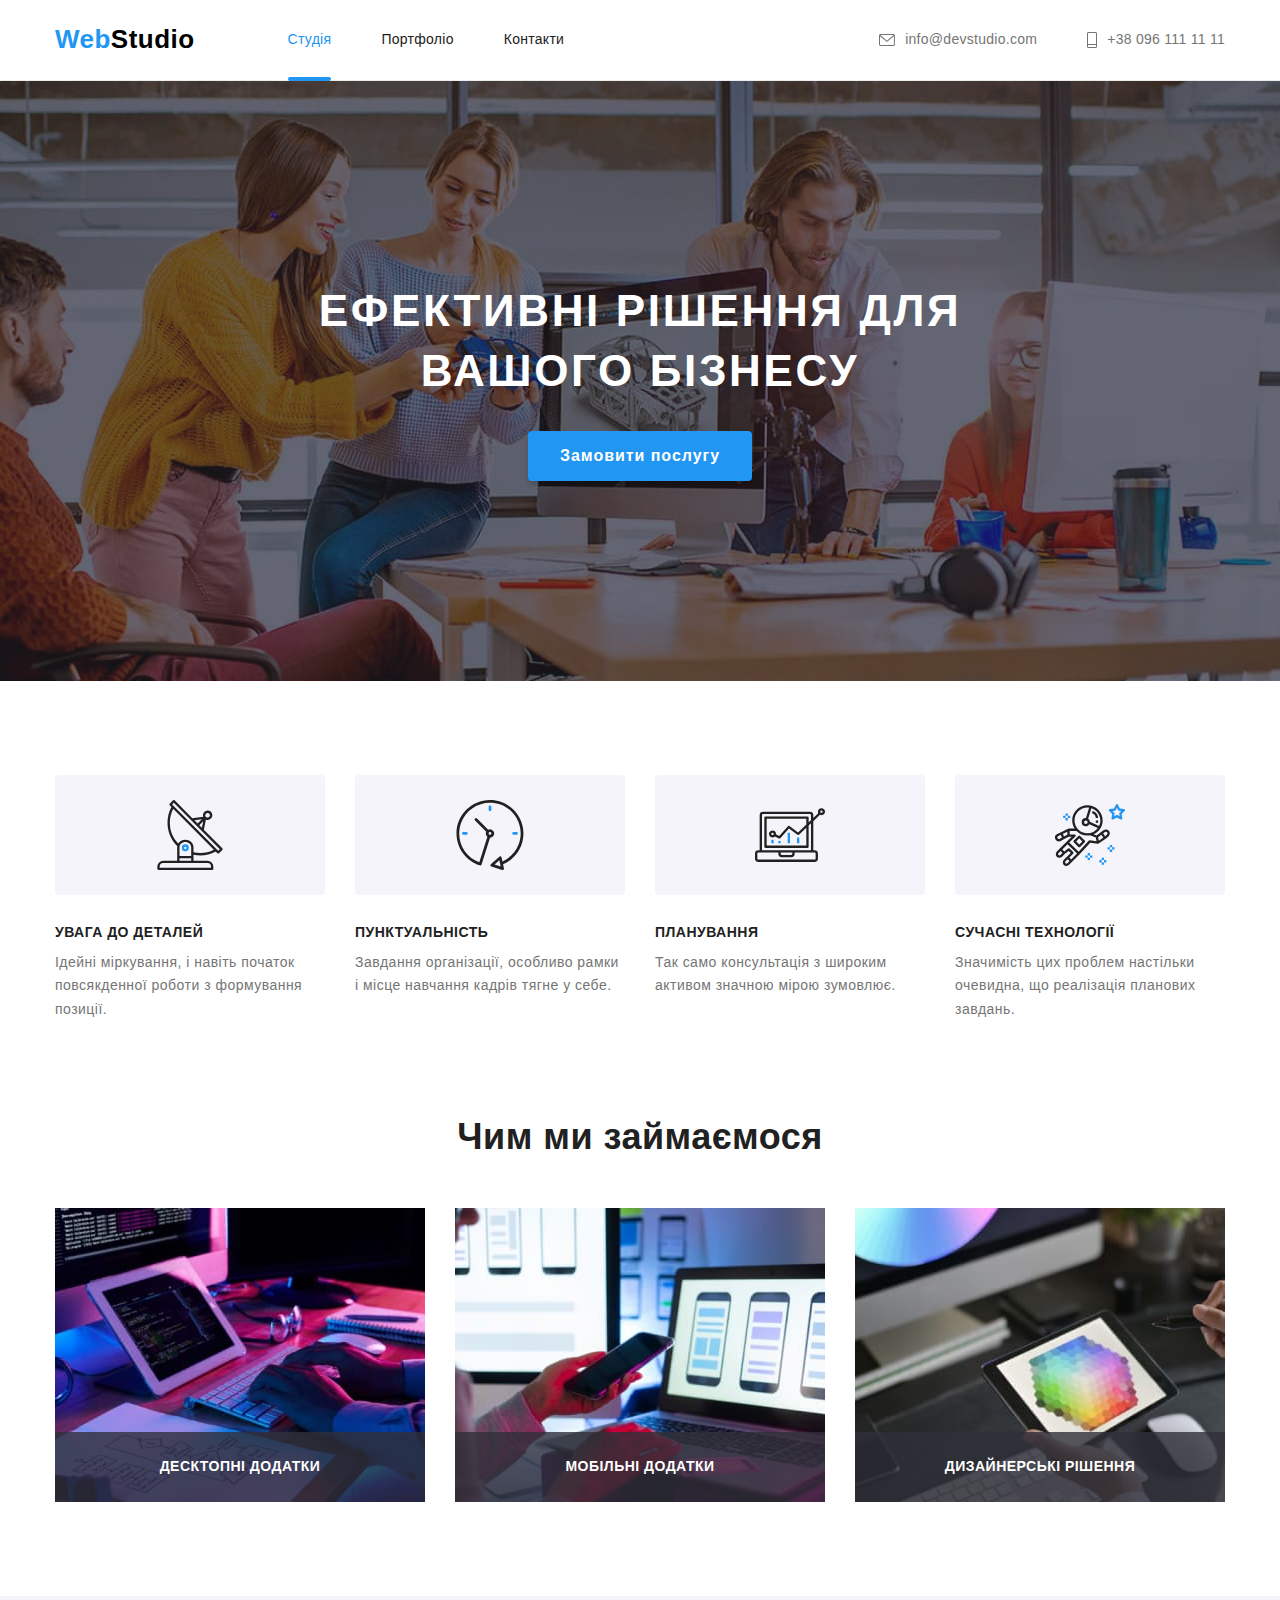
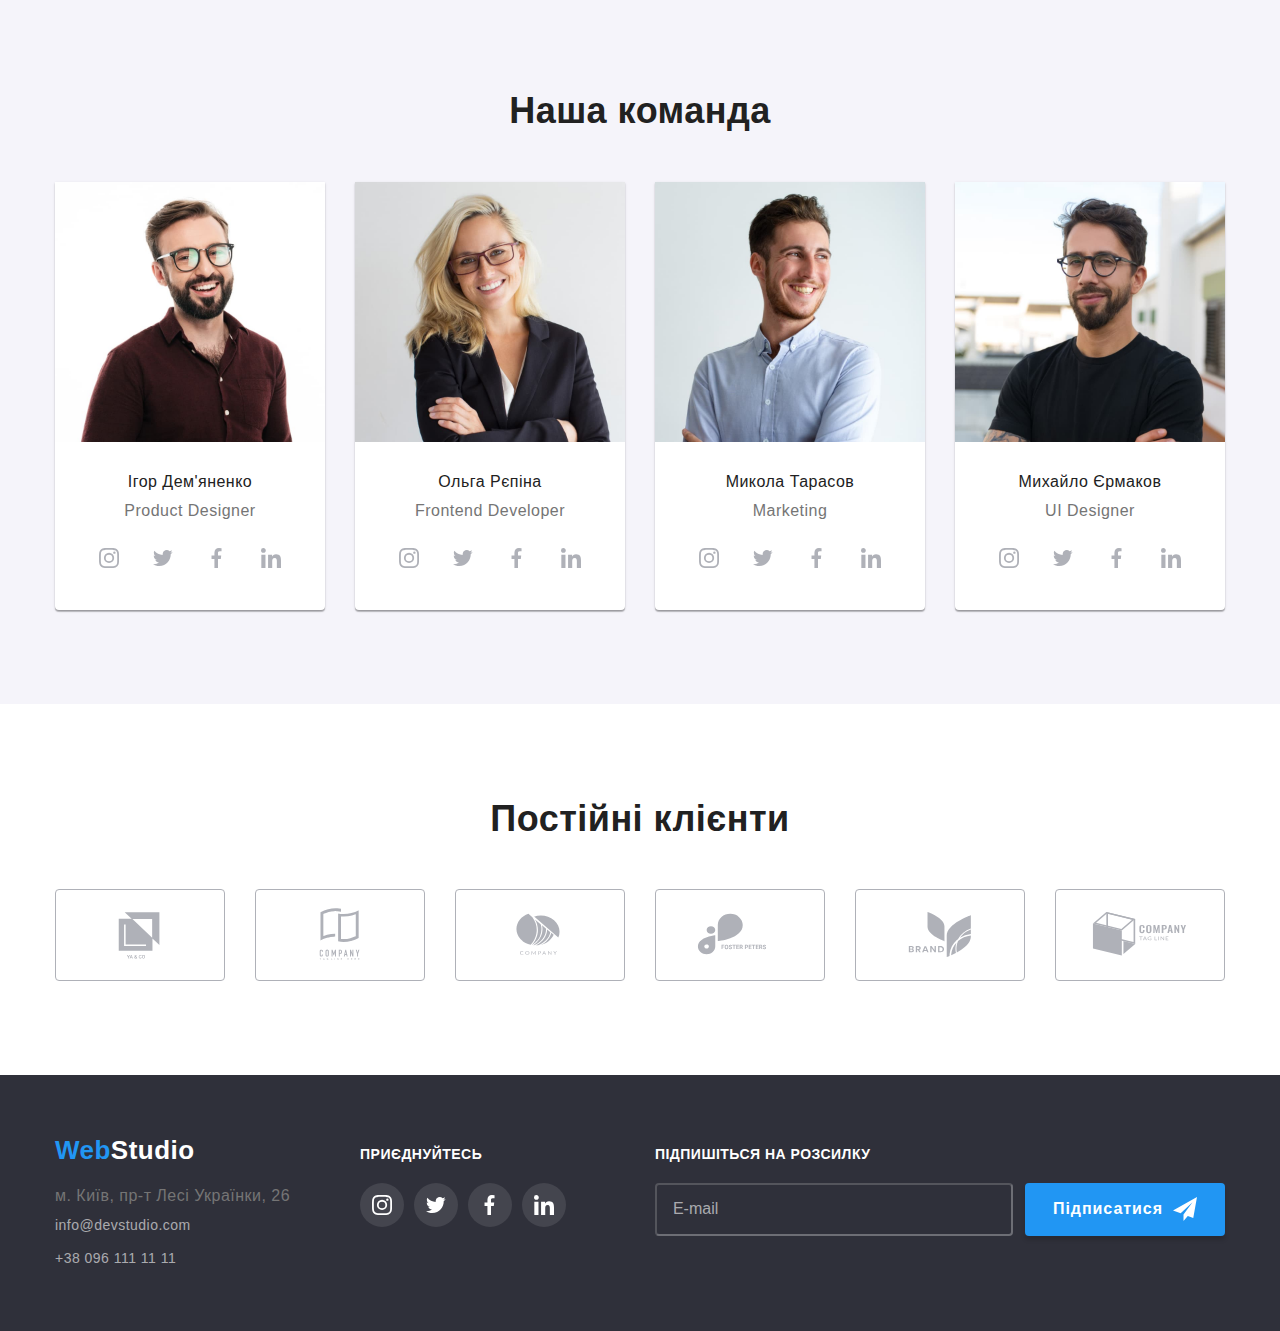
==== commit 413a441d: "adds a folder with fonts and connects these fonts to the project" ====
--- a/index.html
+++ b/index.html
@@ -5,12 +5,12 @@
     <meta http-equiv="X-UA-Compatible" content="IE=edge" />
     <meta name="viewport" content="width=device-width, initial-scale=1.0" />
     <title>WebStudio</title>
-    <link rel="preconnect" href="https://fonts.googleapis.com" />
+    <!-- <link rel="preconnect" href="https://fonts.googleapis.com" />
     <link rel="preconnect" href="https://fonts.gstatic.com" crossorigin />
     <link
       href="https://fonts.googleapis.com/css2?family=Raleway:wght@700&family=Roboto:wght@400;500;700;900&display=swap"
       rel="stylesheet"
-    />
+    /> -->
     <link
       rel="stylesheet"
       href="https://cdnjs.cloudflare.com/ajax/libs/modern-normalize/1.1.0/modern-normalize.min.css"
--- a/css/main.min.css
+++ b/css/main.min.css
@@ -1 +1 @@
-h1,h2,h3,h4,p{margin-top:0;margin-bottom:0}a{text-decoration:none}ul{list-style:none;margin:0;padding:0}img{display:block;max-width:100%;height:auto}body{background-color:#fff;color:#757575;font-family:roboto,sans-serif;letter-spacing:.03em}.section{padding-top:94px;padding-bottom:94px}.section--padding-null{padding-top:0px}.section--bg-color{background-color:#f5f4fa}.container{width:1200px;margin-left:auto;margin-right:auto;padding-left:15px;padding-right:15px}.container--centered{display:-webkit-box;display:-ms-flexbox;display:flex;-webkit-box-align:center;-ms-flex-align:center;align-items:center}.container--baseline{display:-webkit-box;display:-ms-flexbox;display:flex;-webkit-box-align:baseline;-ms-flex-align:baseline;align-items:baseline}.title{margin-bottom:50px;color:#212121;font-weight:700;font-size:36px;line-height:1.16;text-align:center}.visually-hidden{position:absolute;white-space:nowrap;width:1px;height:1px;overflow:hidden;border:0;padding:0;clip:rect(0 0 0 0);-webkit-clip-path:inset(50%);clip-path:inset(50%);margin:-1px}.backdrop.is-hidden{opacity:0;pointer-events:none}.logo{display:inline-block;color:#000;text-decoration:none;font-family:raleway,sans-serif;font-weight:700;font-size:26px;line-height:1.2}.logo__unit{color:#2196f3}.page-header{border-bottom:1px solid #ececec}.site-nav{display:-webkit-box;display:-ms-flexbox;display:flex;-webkit-box-align:center;-ms-flex-align:center;align-items:center}.logo--light-theme{margin-right:93px}.nav-list{display:-webkit-box;display:-ms-flexbox;display:flex;-webkit-box-align:center;-ms-flex-align:center;align-items:center}.nav-list__item{position:relative}.nav-list__item:not(:last-child){margin-right:50px}.nav-list__link{display:-webkit-box;display:-ms-flexbox;display:flex;padding-top:32px;padding-bottom:32px;outline:none;-webkit-transition:color 250ms cubic-bezier(0.4, 0, 0.2, 1);transition:color 250ms cubic-bezier(0.4, 0, 0.2, 1);color:#212121;font-weight:500;font-size:14px;line-height:1.14;letter-spacing:.02em}.nav-list__link:hover,.nav-list__link:focus{color:#2196f3}.nav-list__link--current{color:#2196f3}.nav-list__link--current::after{position:absolute;left:0;bottom:-1px;content:"";width:100%;height:4px;background-color:#2196f3;border-radius:2px}.contact-nav{display:-webkit-box;display:-ms-flexbox;display:flex;margin-left:auto}.contact-nav__item:not(:last-child){margin-right:50px}.contact-nav__link{display:-webkit-box;display:-ms-flexbox;display:flex;-webkit-box-pack:center;-ms-flex-pack:center;justify-content:center;-webkit-box-align:center;-ms-flex-align:center;align-items:center;outline:none;padding-top:20px;padding-bottom:20px;-webkit-transition:color 250ms cubic-bezier(0.4, 0, 0.2, 1);transition:color 250ms cubic-bezier(0.4, 0, 0.2, 1);font-weight:500;font-size:14px;line-height:1.14;letter-spacing:.02em;color:#757575}.contact-nav__link:hover,.contact-nav__link:focus{color:#2196f3;fill:#2196f3}.contact-nav__icon{margin-right:10px;fill:currentColor}.hero{margin-left:auto;margin-right:auto;max-width:1600px;text-align:center;padding-top:200px;padding-bottom:200px;background-color:#2f303a;background-image:-webkit-gradient(linear, left top, left bottom, from(rgba(47, 48, 58, 0.4)), to(rgba(47, 48, 58, 0.4))),url(../images/img.jpg);background-image:linear-gradient(rgba(47, 48, 58, 0.4), rgba(47, 48, 58, 0.4)),url(../images/img.jpg);background-repeat:no-repeat;background-position:center center;background-size:cover}.hero__title{width:696px;margin-left:auto;margin-right:auto;margin-top:0;margin-bottom:30px;font-weight:900;font-size:44px;line-height:1.36;letter-spacing:.06em;text-transform:uppercase;text-align:center;color:#fff}.hero__btn{min-width:216px;border-radius:4px;padding:10px 32px;border-style:none;cursor:pointer;outline:none;-webkit-transition:background-color 250ms cubic-bezier(0.4, 0, 0.2, 1);transition:background-color 250ms cubic-bezier(0.4, 0, 0.2, 1);font-family:roboto,sans-serif;font-weight:700;font-size:16px;line-height:1.88;letter-spacing:.06em;color:#fff;background-color:#2196f3;-webkit-box-shadow:0px 4px 4px rgba(0,0,0,.15);box-shadow:0px 4px 4px rgba(0,0,0,.15)}.hero__btn:hover,.hero__btn:focus{background-color:#188ce8}.features-list{display:-webkit-box;display:-ms-flexbox;display:flex;-webkit-box-pack:center;-ms-flex-pack:center;justify-content:center;-ms-flex-wrap:wrap;flex-wrap:wrap}.features-list__item{width:calc((100% - 90px)/4)}.features-list__item:not(:last-child){margin-right:30px}.features-list__icon{display:-webkit-box;display:-ms-flexbox;display:flex;height:120px;border-radius:4px;margin-bottom:30px;-webkit-box-align:center;-ms-flex-align:center;align-items:center;-webkit-box-pack:center;-ms-flex-pack:center;justify-content:center;background-color:#f5f4fa}.features-list__title{margin-bottom:10px;color:#212121;font-weight:700;font-size:14px;line-height:1.14;text-transform:uppercase}.features-list__text{font-size:14px;line-height:1.7}.doing-list{display:-webkit-box;display:-ms-flexbox;display:flex}.doing-list__item{position:relative}.doing-list__item:not(:last-child){margin-right:30px}.doing-list__title{position:absolute;bottom:0;left:0;padding-top:27px;padding-bottom:27px;text-align:center;width:100%;color:#fff;font-weight:700;font-size:14px;line-height:1.14;text-transform:uppercase;background-color:rgba(47,48,58,.8)}.team-list{display:-webkit-box;display:-ms-flexbox;display:flex;-webkit-box-pack:justify;-ms-flex-pack:justify;justify-content:space-between;-ms-flex-wrap:wrap;flex-wrap:wrap;gap:30px}.team-list__item{background:#fff;-webkit-box-shadow:0px 1px 3px rgba(0,0,0,.12),0px 1px 1px rgba(0,0,0,.14),0px 2px 1px rgba(0,0,0,.2);box-shadow:0px 1px 3px rgba(0,0,0,.12),0px 1px 1px rgba(0,0,0,.14),0px 2px 1px rgba(0,0,0,.2);border-radius:0px 0px 4px 4px}.team-list__meta{padding-top:30px;padding-bottom:30px}.team-list__title{margin-bottom:10px;color:#212121;font-weight:500;font-size:16px;line-height:1.19;text-align:center}.team-list__metier{font-size:16px;line-height:1.19;text-align:center}.social{display:-webkit-box;display:-ms-flexbox;display:flex;-webkit-box-align:center;-ms-flex-align:center;align-items:center;-webkit-box-pack:center;-ms-flex-pack:center;justify-content:center;margin-top:16px;gap:10px}.social__icon{display:-webkit-box;display:-ms-flexbox;display:flex;-webkit-box-pack:center;-ms-flex-pack:center;justify-content:center;-webkit-box-align:center;-ms-flex-align:center;align-items:center;width:44px;height:44px;border-radius:50%;outline:none;-webkit-transition:background-color 250ms cubic-bezier(0.4, 0, 0.2, 1),fill 250ms cubic-bezier(0.4, 0, 0.2, 1);transition:background-color 250ms cubic-bezier(0.4, 0, 0.2, 1),fill 250ms cubic-bezier(0.4, 0, 0.2, 1);fill:#afb1b8}.social__icon:hover,.social__icon:focus{fill:#fff;background-color:#2196f3}.customers-list{display:-webkit-box;display:-ms-flexbox;display:flex}.customers-list__item{width:calc((100% - 150px)/6)}.customers-list__item:not(:last-child){margin-right:30px}.customers-list__link{display:-webkit-box;display:-ms-flexbox;display:flex;-webkit-box-align:center;-ms-flex-align:center;align-items:center;-webkit-box-pack:center;-ms-flex-pack:center;justify-content:center;height:92px;border:1px solid #afb1b8;border-radius:4px;outline:none;-webkit-transition:border-color 250ms cubic-bezier(0.4, 0, 0.2, 1);transition:border-color 250ms cubic-bezier(0.4, 0, 0.2, 1)}.customers-list__link:hover,.customers-list__link:focus{border-color:#2196f3}.customers-list__icon{fill:#afb1b8;-webkit-transition:fill 250ms cubic-bezier(0.4, 0, 0.2, 1);transition:fill 250ms cubic-bezier(0.4, 0, 0.2, 1)}.customers-list__link:hover .customers-list__icon,.customers-list__link:focus .customers-list__icon{fill:#2196f3}.footer{display:-webkit-box;display:-ms-flexbox;display:flex;padding-top:60px;padding-bottom:60px;background-color:#2f303a}.address-wrapper{margin-right:70px}.logo--dark-theme{margin-bottom:20px;color:#fff}.address-list__item:not(:last-child){margin-bottom:9px}.address-list__map{color:var(--inverts-color);font-style:normal;-webkit-transition:color 250ms cubic-bezier(0.4, 0, 0.2, 1);transition:color 250ms cubic-bezier(0.4, 0, 0.2, 1)}.address-list__map:hover,.address-list__map:focus{color:#2196f3}.address-list__contact{outline:none;-webkit-transition:color 250ms cubic-bezier(0.4, 0, 0.2, 1);transition:color 250ms cubic-bezier(0.4, 0, 0.2, 1);font-family:roboto,sans-serif;font-style:normal;font-size:14px;line-height:1.71;color:rgba(255,255,255,.6)}.address-list__contact:hover,.address-list__contact:focus{color:#2196f3}.title-footer{font-size:14px;line-height:1.14;text-transform:uppercase;margin-bottom:20px;color:#fff}.social-footer-list{display:-webkit-box;display:-ms-flexbox;display:flex;-webkit-box-align:center;-ms-flex-align:center;align-items:center;-webkit-box-pack:center;-ms-flex-pack:center;justify-content:center;gap:10px}.social-footer-list__icon{display:-webkit-box;display:-ms-flexbox;display:flex;-webkit-box-pack:center;-ms-flex-pack:center;justify-content:center;-webkit-box-align:center;-ms-flex-align:center;align-items:center;outline:none;width:44px;height:44px;border-radius:50%;-webkit-transition:background-color 250ms cubic-bezier(0.4, 0, 0.2, 1);transition:background-color 250ms cubic-bezier(0.4, 0, 0.2, 1);background-color:rgba(255,255,255,.1);fill:#fff}.social-footer-list__icon:hover,.social-footer-list__icon:focus{fill:#fff;background-color:#2196f3}.mailing-wrapper{margin-left:auto}.mailing-inner{display:-webkit-box;display:-ms-flexbox;display:flex}.mailing-form__inpit{padding-top:15px;padding-bottom:15px;padding-left:16px;min-width:358px;border-radius:4px;outline:none;-webkit-transition:border-color 250ms cubic-bezier(0.4, 0, 0.2, 1);transition:border-color 250ms cubic-bezier(0.4, 0, 0.2, 1);border-color:rgba(255,255,255,.3);background-color:#2f303a;color:#fff}.mailing-form__inpit:hover,.mailing-form__inpit:focus{border-color:#2196f3}.mailing-form__inpit::-webkit-input-placeholder{color:rgba(255,255,255,.6)}.mailing-form__inpit::-moz-placeholder{color:rgba(255,255,255,.6)}.mailing-form__inpit:-ms-input-placeholder{color:rgba(255,255,255,.6)}.mailing-form__inpit::-ms-input-placeholder{color:rgba(255,255,255,.6)}.mailing-form__inpit::placeholder{color:rgba(255,255,255,.6)}.mailing-btn{display:-webkit-inline-box;display:-ms-inline-flexbox;display:inline-flex;-webkit-box-align:center;-ms-flex-align:center;align-items:center;outline:none;padding:10px 28px;border-radius:4px;border:rgba(0,0,0,0);margin-left:12px;min-width:200px;cursor:pointer;-webkit-transition:background-color 250ms cubic-bezier(0.4, 0, 0.2, 1);transition:background-color 250ms cubic-bezier(0.4, 0, 0.2, 1);font-weight:700;font-size:16px;line-height:1.88;letter-spacing:.06em;-webkit-box-shadow:0px 4px 4px rgba(0,0,0,.15);box-shadow:0px 4px 4px rgba(0,0,0,.15);color:#fff;background-color:#2196f3}.mailing-btn:hover,.mailing-btn:focus{background-color:#188ce8}.mailing-btn__icon{margin-left:10px}.backdrop{position:fixed;top:0;left:0;width:100%;height:100%;background-color:rgba(0,0,0,.2);opacity:1;-webkit-transition:opacity 250ms cubic-bezier(0.4, 0, 0.2, 1);transition:opacity 250ms cubic-bezier(0.4, 0, 0.2, 1)}.modal-wrapper{position:absolute;top:50%;left:50%;-webkit-transform:translate(-50%, -50%) scale(1);transform:translate(-50%, -50%) scale(1);-webkit-transition:-webkit-transform 250ms cubic-bezier(0.4, 0, 0.2, 1);transition:-webkit-transform 250ms cubic-bezier(0.4, 0, 0.2, 1);transition:transform 250ms cubic-bezier(0.4, 0, 0.2, 1);transition:transform 250ms cubic-bezier(0.4, 0, 0.2, 1), -webkit-transform 250ms cubic-bezier(0.4, 0, 0.2, 1);min-width:528px;min-height:581px;border-radius:4px;background-color:#fff;-webkit-box-shadow:1px 0px 2px rgba(0,0,0,.2),1px 0px 1px rgba(0,0,0,.14),3px 0px 1px rgba(0,0,0,.12);box-shadow:1px 0px 2px rgba(0,0,0,.2),1px 0px 1px rgba(0,0,0,.14),3px 0px 1px rgba(0,0,0,.12)}.backdrop.is-hidden .modal-wrapper{-webkit-transform:translate(-50%, -50%) scale(0.5);transform:translate(-50%, -50%) scale(0.5)}.btn-close{position:absolute;right:8px;top:8px;display:-webkit-box;display:-ms-flexbox;display:flex;-webkit-box-align:center;-ms-flex-align:center;align-items:center;-webkit-box-pack:center;-ms-flex-pack:center;justify-content:center;width:30px;height:30px;cursor:pointer;outline:none;border-radius:50%;border-width:1px;border-color:rgba(0,0,0,.1);background-color:#fff}.btn-close:hover,.btn-close:focus{fill:#2196f3}.modal-form-list{padding:40px}.modal-form-list__title{text-align:center;margin-bottom:12px;font-weight:700;font-size:20px;line-height:1.15;color:#212121}.form-field{position:relative;display:-webkit-box;display:-ms-flexbox;display:flex;-webkit-box-orient:vertical;-webkit-box-direction:normal;-ms-flex-direction:column;flex-direction:column;margin-bottom:10px}.form-field__label{font-size:12px;line-height:1.16;margin-bottom:5px}.form-field__input{width:448px;height:40px;margin:0;padding:0;padding-left:42px;border:1px solid rgba(33,33,33,.2);border-radius:4px;-webkit-box-sizing:border-box;box-sizing:border-box;outline:none;-webkit-transition:border-color 250ms cubic-bezier(0.4, 0, 0.2, 1);transition:border-color 250ms cubic-bezier(0.4, 0, 0.2, 1)}.form-field__input:hover,.form-field__input:focus{border-color:#2196f3}.form-field__icon{position:absolute;top:50%;left:10px;-webkit-transition:fill 250ms cubic-bezier(0.4, 0, 0.2, 1);transition:fill 250ms cubic-bezier(0.4, 0, 0.2, 1)}.form-field__input:hover+.form-field__icon,.form-field__input:focus+.form-field__icon{fill:#2196f3}.comment-input{width:448px;height:120px;padding:12px 16px;margin-bottom:20px;border:1px solid rgba(33,33,33,.2);border-radius:4px;-webkit-box-sizing:border-box;box-sizing:border-box;resize:none;outline:none;-webkit-transition:border-color 250ms cubic-bezier(0.4, 0, 0.2, 1);transition:border-color 250ms cubic-bezier(0.4, 0, 0.2, 1)}.comment-input:hover,.comment-input:focus{border-color:#2196f3}.comment-input::-webkit-input-placeholder{font-size:12px;line-height:1.17;color:rgba(117,117,117,.5)}.comment-input::-moz-placeholder{font-size:12px;line-height:1.17;color:rgba(117,117,117,.5)}.comment-input:-ms-input-placeholder{font-size:12px;line-height:1.17;color:rgba(117,117,117,.5)}.comment-input::-ms-input-placeholder{font-size:12px;line-height:1.17;color:rgba(117,117,117,.5)}.comment-input::placeholder{font-size:12px;line-height:1.17;color:rgba(117,117,117,.5)}.checkbox-wrapper{display:-webkit-box;display:-ms-flexbox;display:flex;-webkit-box-pack:center;-ms-flex-pack:center;justify-content:center;margin-bottom:30px}.checkbox{position:relative;display:-webkit-box;display:-ms-flexbox;display:flex;-webkit-box-align:center;-ms-flex-align:center;align-items:center;font-size:14px;line-height:1.7;letter-spacing:.03em;color:#757575}.checkbox__form{display:-webkit-box;display:-ms-flexbox;display:flex;position:absolute;white-space:nowrap;width:1px;height:1px;overflow:hidden;border:0;padding:0;clip:rect(0 0 0 0);-webkit-clip-path:inset(50%);clip-path:inset(50%);margin:-1px}.checkbox__icon-no-check{margin-right:7px;width:16px;height:15px;border-radius:2px;opacity:1;background-color:#fff}.checkbox__form:checked~.checkbox__icon-no-check{opacity:0}.checkbox__form:hover~.checkbox__icon-no-check,.checkbox__form:focus~.checkbox__icon-no-check{fill:#2196f3}.checkbox__icon-check{position:absolute;margin-right:7px;width:16px;height:15px;border-radius:2px;background-color:#2196f3;opacity:0;-webkit-transition:opacity 250ms cubic-bezier(0.4, 0, 0.2, 1);transition:opacity 250ms cubic-bezier(0.4, 0, 0.2, 1)}.checkbox__form:checked~.checkbox__icon-check{opacity:1}.checkbox__link{margin-left:4px;outline:none;text-decoration:underline;color:#2196f3;-webkit-transition:background-color 250ms cubic-bezier(0.4, 0, 0.2, 1);transition:background-color 250ms cubic-bezier(0.4, 0, 0.2, 1)}.checkbox__link:hover,.checkbox__link:focus{text-decoration:none}.modal-btn{display:block;margin-left:auto;margin-right:auto;padding:10px 52px;border-radius:4px;border-style:none;outline:none;font-size:16px;line-height:1.9;font-weight:700;letter-spacing:.06em;-webkit-transition:background-color 250ms cubic-bezier(0.4, 0, 0.2, 1);transition:background-color 250ms cubic-bezier(0.4, 0, 0.2, 1);-webkit-box-shadow:0px 4px 4px rgba(0,0,0,.15);box-shadow:0px 4px 4px rgba(0,0,0,.15);color:#fff;background-color:#2196f3}.modal-btn:hover,.modal-btn:focus{background-color:#188ce8}/*# sourceMappingURL=main.min.css.map */+@font-face{font-family:"Roboto";font-style:normal;font-weight:400;src:url("../fonts/roboto/roboto-v30-latin_cyrillic-regular.eot");src:local(""),url("../fonts/roboto/roboto-v30-latin_cyrillic-regular.eot?#iefix") format("embedded-opentype"),url("../fonts/roboto/roboto-v30-latin_cyrillic-regular.woff2") format("woff2"),url("../fonts/roboto/roboto-v30-latin_cyrillic-regular.woff") format("woff"),url("../fonts/roboto/roboto-v30-latin_cyrillic-regular.ttf") format("truetype"),url("../fonts/roboto/roboto-v30-latin_cyrillic-regular.svg#Roboto") format("svg")}@font-face{font-family:"Roboto";font-style:normal;font-weight:500;src:url("../fonts/roboto/roboto-v30-latin_cyrillic-500.eot");src:local(""),url("../fonts/roboto/roboto-v30-latin_cyrillic-500.eot?#iefix") format("embedded-opentype"),url("../fonts/roboto/roboto-v30-latin_cyrillic-500.woff2") format("woff2"),url("../fonts/roboto/roboto-v30-latin_cyrillic-500.woff") format("woff"),url("../fonts/roboto/roboto-v30-latin_cyrillic-500.ttf") format("truetype"),url("../fonts/roboto/roboto-v30-latin_cyrillic-500.svg#Roboto") format("svg")}@font-face{font-family:"Roboto";font-style:normal;font-weight:700;src:url("../fonts/roboto/roboto-v30-latin_cyrillic-700.eot");src:local(""),url("../fonts/roboto/roboto-v30-latin_cyrillic-700.eot?#iefix") format("embedded-opentype"),url("../fonts/roboto/roboto-v30-latin_cyrillic-700.woff2") format("woff2"),url("../fonts/roboto/roboto-v30-latin_cyrillic-700.woff") format("woff"),url("../fonts/roboto/roboto-v30-latin_cyrillic-700.ttf") format("truetype"),url("../fonts/roboto/roboto-v30-latin_cyrillic-700.svg#Roboto") format("svg")}@font-face{font-family:"Roboto";font-style:normal;font-weight:900;src:url("../fonts/roboto/roboto-v30-latin_cyrillic-900.eot");src:local(""),url("../fonts/roboto/roboto-v30-latin_cyrillic-900.eot?#iefix") format("embedded-opentype"),url("../fonts/roboto/roboto-v30-latin_cyrillic-900.woff2") format("woff2"),url("../fonts/roboto/roboto-v30-latin_cyrillic-900.woff") format("woff"),url("../fonts/roboto/roboto-v30-latin_cyrillic-900.ttf") format("truetype"),url("../fonts/roboto/roboto-v30-latin_cyrillic-900.svg#Roboto") format("svg")}@font-face{font-family:"Raleway";font-style:normal;font-weight:400;src:url("../fonts/raleway/raleway-v28-latin_cyrillic-regular.eot");src:local(""),url("../fonts/raleway/raleway-v28-latin_cyrillic-regular.eot?#iefix") format("embedded-opentype"),url("../fonts/raleway/raleway-v28-latin_cyrillic-regular.woff2") format("woff2"),url("../fonts/raleway/raleway-v28-latin_cyrillic-regular.woff") format("woff"),url("../fonts/raleway/raleway-v28-latin_cyrillic-regular.ttf") format("truetype"),url("../fonts/raleway/raleway-v28-latin_cyrillic-regular.svg#Raleway") format("svg")}@font-face{font-family:"Raleway";font-style:normal;font-weight:700;src:url("../fonts/raleway/raleway-v28-latin_cyrillic-700.eot");src:local(""),url("../fonts/raleway/raleway-v28-latin_cyrillic-700.eot?#iefix") format("embedded-opentype"),url("../fonts/raleway/raleway-v28-latin_cyrillic-700.woff2") format("woff2"),url("../fonts/raleway/raleway-v28-latin_cyrillic-700.woff") format("woff"),url("../fonts/raleway/raleway-v28-latin_cyrillic-700.ttf") format("truetype"),url("../fonts/raleway/raleway-v28-latin_cyrillic-700.svg#Raleway") format("svg")}.title{margin-bottom:50px;color:#212121;font-weight:700;font-size:36px;line-height:1.16;text-align:center}.visually-hidden{position:absolute;white-space:nowrap;width:1px;height:1px;overflow:hidden;border:0;padding:0;clip:rect(0 0 0 0);-webkit-clip-path:inset(50%);clip-path:inset(50%);margin:-1px}.backdrop.is-hidden{opacity:0;pointer-events:none}h1,h2,h3,h4,p{margin-top:0;margin-bottom:0}a{text-decoration:none}ul{list-style:none;margin:0;padding:0}img{display:block;max-width:100%;height:auto}body{background-color:#fff;color:#757575;font-family:roboto,sans-serif;letter-spacing:.03em}.section{padding-top:94px;padding-bottom:94px}.section--padding-null{padding-top:0px}.section--bg-color{background-color:#f5f4fa}.container{width:1200px;margin-left:auto;margin-right:auto;padding-left:15px;padding-right:15px}.container--centered{display:-webkit-box;display:-ms-flexbox;display:flex;-webkit-box-align:center;-ms-flex-align:center;align-items:center}.container--baseline{display:-webkit-box;display:-ms-flexbox;display:flex;-webkit-box-align:baseline;-ms-flex-align:baseline;align-items:baseline}.logo{display:inline-block;color:#000;text-decoration:none;font-family:raleway,sans-serif;font-weight:700;font-size:26px;line-height:1.2}.logo__unit{color:#2196f3}.page-header{border-bottom:1px solid #ececec}.site-nav{display:-webkit-box;display:-ms-flexbox;display:flex;-webkit-box-align:center;-ms-flex-align:center;align-items:center}.logo--light-theme{margin-right:93px}.nav-list{display:-webkit-box;display:-ms-flexbox;display:flex;-webkit-box-align:center;-ms-flex-align:center;align-items:center}.nav-list__item{position:relative}.nav-list__item:not(:last-child){margin-right:50px}.nav-list__link{display:-webkit-box;display:-ms-flexbox;display:flex;padding-top:32px;padding-bottom:32px;outline:none;-webkit-transition:color 250ms cubic-bezier(0.4, 0, 0.2, 1);transition:color 250ms cubic-bezier(0.4, 0, 0.2, 1);color:#212121;font-weight:500;font-size:14px;line-height:1.14;letter-spacing:.02em}.nav-list__link:hover,.nav-list__link:focus{color:#2196f3}.nav-list__link--current{color:#2196f3}.nav-list__link--current::after{position:absolute;left:0;bottom:-1px;content:"";width:100%;height:4px;background-color:#2196f3;border-radius:2px}.contact-nav{display:-webkit-box;display:-ms-flexbox;display:flex;margin-left:auto}.contact-nav__item:not(:last-child){margin-right:50px}.contact-nav__link{display:-webkit-box;display:-ms-flexbox;display:flex;-webkit-box-pack:center;-ms-flex-pack:center;justify-content:center;-webkit-box-align:center;-ms-flex-align:center;align-items:center;outline:none;padding-top:20px;padding-bottom:20px;-webkit-transition:color 250ms cubic-bezier(0.4, 0, 0.2, 1);transition:color 250ms cubic-bezier(0.4, 0, 0.2, 1);font-weight:500;font-size:14px;line-height:1.14;letter-spacing:.02em;color:#757575}.contact-nav__link:hover,.contact-nav__link:focus{color:#2196f3;fill:#2196f3}.contact-nav__icon{margin-right:10px;fill:currentColor}.hero{margin-left:auto;margin-right:auto;max-width:1600px;text-align:center;padding-top:200px;padding-bottom:200px;background-color:#2f303a;background-image:-webkit-gradient(linear, left top, left bottom, from(rgba(47, 48, 58, 0.4)), to(rgba(47, 48, 58, 0.4))),url(../images/img.jpg);background-image:linear-gradient(rgba(47, 48, 58, 0.4), rgba(47, 48, 58, 0.4)),url(../images/img.jpg);background-repeat:no-repeat;background-position:center center;background-size:cover}.hero__title{width:696px;margin-left:auto;margin-right:auto;margin-top:0;margin-bottom:30px;font-weight:900;font-size:44px;line-height:1.36;letter-spacing:.06em;text-transform:uppercase;text-align:center;color:#fff}.hero__btn{min-width:216px;border-radius:4px;padding:10px 32px;border-style:none;cursor:pointer;outline:none;-webkit-transition:background-color 250ms cubic-bezier(0.4, 0, 0.2, 1);transition:background-color 250ms cubic-bezier(0.4, 0, 0.2, 1);font-family:roboto,sans-serif;font-weight:700;font-size:16px;line-height:1.88;letter-spacing:.06em;color:#fff;background-color:#2196f3;-webkit-box-shadow:0px 4px 4px rgba(0,0,0,.15);box-shadow:0px 4px 4px rgba(0,0,0,.15)}.hero__btn:hover,.hero__btn:focus{background-color:#188ce8}.features-list{display:-webkit-box;display:-ms-flexbox;display:flex;-webkit-box-pack:center;-ms-flex-pack:center;justify-content:center;-ms-flex-wrap:wrap;flex-wrap:wrap}.features-list__item{width:calc((100% - 90px)/4)}.features-list__item:not(:last-child){margin-right:30px}.features-list__icon{display:-webkit-box;display:-ms-flexbox;display:flex;height:120px;border-radius:4px;margin-bottom:30px;-webkit-box-align:center;-ms-flex-align:center;align-items:center;-webkit-box-pack:center;-ms-flex-pack:center;justify-content:center;background-color:#f5f4fa}.features-list__title{margin-bottom:10px;color:#212121;font-weight:700;font-size:14px;line-height:1.14;text-transform:uppercase}.features-list__text{font-size:14px;line-height:1.7}.doing-list{display:-webkit-box;display:-ms-flexbox;display:flex}.doing-list__item{position:relative}.doing-list__item:not(:last-child){margin-right:30px}.doing-list__title{position:absolute;bottom:0;left:0;padding-top:27px;padding-bottom:27px;text-align:center;width:100%;color:#fff;font-weight:700;font-size:14px;line-height:1.14;text-transform:uppercase;background-color:rgba(47,48,58,.8)}.team-list{display:-webkit-box;display:-ms-flexbox;display:flex;-webkit-box-pack:justify;-ms-flex-pack:justify;justify-content:space-between;-ms-flex-wrap:wrap;flex-wrap:wrap;gap:30px}.team-list__item{background:#fff;-webkit-box-shadow:0px 1px 3px rgba(0,0,0,.12),0px 1px 1px rgba(0,0,0,.14),0px 2px 1px rgba(0,0,0,.2);box-shadow:0px 1px 3px rgba(0,0,0,.12),0px 1px 1px rgba(0,0,0,.14),0px 2px 1px rgba(0,0,0,.2);border-radius:0px 0px 4px 4px}.team-list__meta{padding-top:30px;padding-bottom:30px}.team-list__title{margin-bottom:10px;color:#212121;font-weight:500;font-size:16px;line-height:1.19;text-align:center}.team-list__metier{font-size:16px;line-height:1.19;text-align:center}.social{display:-webkit-box;display:-ms-flexbox;display:flex;-webkit-box-align:center;-ms-flex-align:center;align-items:center;-webkit-box-pack:center;-ms-flex-pack:center;justify-content:center;margin-top:16px;gap:10px}.social__icon{display:-webkit-box;display:-ms-flexbox;display:flex;-webkit-box-pack:center;-ms-flex-pack:center;justify-content:center;-webkit-box-align:center;-ms-flex-align:center;align-items:center;width:44px;height:44px;border-radius:50%;outline:none;-webkit-transition:background-color 250ms cubic-bezier(0.4, 0, 0.2, 1),fill 250ms cubic-bezier(0.4, 0, 0.2, 1);transition:background-color 250ms cubic-bezier(0.4, 0, 0.2, 1),fill 250ms cubic-bezier(0.4, 0, 0.2, 1);fill:#afb1b8}.social__icon:hover,.social__icon:focus{fill:#fff;background-color:#2196f3}.customers-list{display:-webkit-box;display:-ms-flexbox;display:flex}.customers-list__item{width:calc((100% - 150px)/6)}.customers-list__item:not(:last-child){margin-right:30px}.customers-list__link{display:-webkit-box;display:-ms-flexbox;display:flex;-webkit-box-align:center;-ms-flex-align:center;align-items:center;-webkit-box-pack:center;-ms-flex-pack:center;justify-content:center;height:92px;border:1px solid #afb1b8;border-radius:4px;outline:none;-webkit-transition:border-color 250ms cubic-bezier(0.4, 0, 0.2, 1);transition:border-color 250ms cubic-bezier(0.4, 0, 0.2, 1)}.customers-list__link:hover,.customers-list__link:focus{border-color:#2196f3}.customers-list__icon{fill:#afb1b8;-webkit-transition:fill 250ms cubic-bezier(0.4, 0, 0.2, 1);transition:fill 250ms cubic-bezier(0.4, 0, 0.2, 1)}.customers-list__link:hover .customers-list__icon,.customers-list__link:focus .customers-list__icon{fill:#2196f3}.button-list{display:-webkit-box;display:-ms-flexbox;display:flex;-webkit-box-pack:center;-ms-flex-pack:center;justify-content:center;margin-bottom:50px;gap:8px}.button-list__link{padding:6px 22px;border-style:none;border-radius:4px;cursor:pointer;-webkit-transition:color 250ms cubic-bezier(0.4, 0, 0.2, 1),background-color 250ms cubic-bezier(0.4, 0, 0.2, 1),-webkit-box-shadow 250ms cubic-bezier(0.4, 0, 0.2, 1);transition:color 250ms cubic-bezier(0.4, 0, 0.2, 1),background-color 250ms cubic-bezier(0.4, 0, 0.2, 1),-webkit-box-shadow 250ms cubic-bezier(0.4, 0, 0.2, 1);transition:color 250ms cubic-bezier(0.4, 0, 0.2, 1),background-color 250ms cubic-bezier(0.4, 0, 0.2, 1),box-shadow 250ms cubic-bezier(0.4, 0, 0.2, 1);transition:color 250ms cubic-bezier(0.4, 0, 0.2, 1),background-color 250ms cubic-bezier(0.4, 0, 0.2, 1),box-shadow 250ms cubic-bezier(0.4, 0, 0.2, 1),-webkit-box-shadow 250ms cubic-bezier(0.4, 0, 0.2, 1);color:#212121;background-color:#f5f4fa;font-family:roboto,sans-serif;font-weight:500;font-size:16px;line-height:1.62;text-align:center}.button-list__link:hover,.button-list__link:focus{color:#fff;background-color:#2196f3;-webkit-box-shadow:0px 3px 1px rgba(0,0,0,.1),0px 1px 2px rgba(0,0,0,.08),0px 2px 2px rgba(0,0,0,.12);box-shadow:0px 3px 1px rgba(0,0,0,.1),0px 1px 2px rgba(0,0,0,.08),0px 2px 2px rgba(0,0,0,.12)}.button-list__link--active{color:#fff;background-color:#2196f3;-webkit-box-shadow:0px 3px 1px rgba(0,0,0,.1),0px 1px 2px rgba(0,0,0,.08),0px 2px 2px rgba(0,0,0,.12);box-shadow:0px 3px 1px rgba(0,0,0,.1),0px 1px 2px rgba(0,0,0,.08),0px 2px 2px rgba(0,0,0,.12)}.portfolio-list{display:-webkit-box;display:-ms-flexbox;display:flex;-ms-flex-wrap:wrap;flex-wrap:wrap;-webkit-box-pack:center;-ms-flex-pack:center;justify-content:center;gap:30px}.portfolio-list__link{display:block;-webkit-transition:-webkit-box-shadow 250ms cubic-bezier(0.4, 0, 0.2, 1);transition:-webkit-box-shadow 250ms cubic-bezier(0.4, 0, 0.2, 1);transition:box-shadow 250ms cubic-bezier(0.4, 0, 0.2, 1);transition:box-shadow 250ms cubic-bezier(0.4, 0, 0.2, 1), -webkit-box-shadow 250ms cubic-bezier(0.4, 0, 0.2, 1)}.portfolio-list__link:hover,.portfolio-list__link:focus{-webkit-box-shadow:0px 1px 1px rgba(0,0,0,.12),0px 4px 4px rgba(0,0,0,.06),1px 4px 6px rgba(0,0,0,.16);box-shadow:0px 1px 1px rgba(0,0,0,.12),0px 4px 4px rgba(0,0,0,.06),1px 4px 6px rgba(0,0,0,.16)}.portfolio-list__overley{position:relative;overflow:hidden}.portfolio-list__info{position:absolute;top:0;left:0;display:-webkit-box;display:-ms-flexbox;display:flex;-webkit-box-align:center;-ms-flex-align:center;align-items:center;-webkit-box-pack:center;-ms-flex-pack:center;justify-content:center;-webkit-transform:translateY(100%);transform:translateY(100%);-webkit-transition:-webkit-transform 250ms cubic-bezier(0.4, 0, 0.2, 1);transition:-webkit-transform 250ms cubic-bezier(0.4, 0, 0.2, 1);transition:transform 250ms cubic-bezier(0.4, 0, 0.2, 1);transition:transform 250ms cubic-bezier(0.4, 0, 0.2, 1), -webkit-transform 250ms cubic-bezier(0.4, 0, 0.2, 1);width:100%;height:100%;padding-left:24px;padding-right:24px;font-family:roboto,sans-serif;font-size:18px;line-height:1.56;letter-spacing:3%;color:#fff;background-color:rgba(33,150,243,.9)}.portfolio-list__link:hover .portfolio-list__info,.portfolio-list__link:focus .portfolio-list__info{-webkit-transform:translateY(0);transform:translateY(0)}.portfolio-list__border{padding-top:20px;padding-right:24px;padding-bottom:20px;padding-left:24px;border-right:1px solid #eee;border-bottom:1px solid #eee;border-left:1px solid #eee}.portfolio-list__title{margin-bottom:4px;color:#212121;font-weight:700;font-size:18px;line-height:2;letter-spacing:.06em}.portfolio-list__subtitle{color:#757575;font-family:roboto;font-size:16px;line-height:1.88}.footer{display:-webkit-box;display:-ms-flexbox;display:flex;padding-top:60px;padding-bottom:60px;background-color:#2f303a}.address-wrapper{margin-right:70px}.logo--dark-theme{margin-bottom:20px;color:#fff}.address-list__item:not(:last-child){margin-bottom:9px}.address-list__map{color:var(--inverts-color);font-style:normal;-webkit-transition:color 250ms cubic-bezier(0.4, 0, 0.2, 1);transition:color 250ms cubic-bezier(0.4, 0, 0.2, 1)}.address-list__map:hover,.address-list__map:focus{color:#2196f3}.address-list__contact{outline:none;-webkit-transition:color 250ms cubic-bezier(0.4, 0, 0.2, 1);transition:color 250ms cubic-bezier(0.4, 0, 0.2, 1);font-family:roboto,sans-serif;font-style:normal;font-size:14px;line-height:1.71;color:rgba(255,255,255,.6)}.address-list__contact:hover,.address-list__contact:focus{color:#2196f3}.title-footer{font-size:14px;line-height:1.14;text-transform:uppercase;margin-bottom:20px;color:#fff}.social-footer-list{display:-webkit-box;display:-ms-flexbox;display:flex;-webkit-box-align:center;-ms-flex-align:center;align-items:center;-webkit-box-pack:center;-ms-flex-pack:center;justify-content:center;gap:10px}.social-footer-list__icon{display:-webkit-box;display:-ms-flexbox;display:flex;-webkit-box-pack:center;-ms-flex-pack:center;justify-content:center;-webkit-box-align:center;-ms-flex-align:center;align-items:center;outline:none;width:44px;height:44px;border-radius:50%;-webkit-transition:background-color 250ms cubic-bezier(0.4, 0, 0.2, 1);transition:background-color 250ms cubic-bezier(0.4, 0, 0.2, 1);background-color:rgba(255,255,255,.1);fill:#fff}.social-footer-list__icon:hover,.social-footer-list__icon:focus{fill:#fff;background-color:#2196f3}.mailing-wrapper{margin-left:auto}.mailing-inner{display:-webkit-box;display:-ms-flexbox;display:flex}.mailing-form__inpit{padding-top:15px;padding-bottom:15px;padding-left:16px;min-width:358px;border-radius:4px;outline:none;-webkit-transition:border-color 250ms cubic-bezier(0.4, 0, 0.2, 1);transition:border-color 250ms cubic-bezier(0.4, 0, 0.2, 1);border-color:rgba(255,255,255,.3);background-color:#2f303a;color:#fff}.mailing-form__inpit:hover,.mailing-form__inpit:focus{border-color:#2196f3}.mailing-form__inpit::-webkit-input-placeholder{color:rgba(255,255,255,.6)}.mailing-form__inpit::-moz-placeholder{color:rgba(255,255,255,.6)}.mailing-form__inpit:-ms-input-placeholder{color:rgba(255,255,255,.6)}.mailing-form__inpit::-ms-input-placeholder{color:rgba(255,255,255,.6)}.mailing-form__inpit::placeholder{color:rgba(255,255,255,.6)}.mailing-btn{display:-webkit-inline-box;display:-ms-inline-flexbox;display:inline-flex;-webkit-box-align:center;-ms-flex-align:center;align-items:center;outline:none;padding:10px 28px;border-radius:4px;border:rgba(0,0,0,0);margin-left:12px;min-width:200px;cursor:pointer;-webkit-transition:background-color 250ms cubic-bezier(0.4, 0, 0.2, 1);transition:background-color 250ms cubic-bezier(0.4, 0, 0.2, 1);font-weight:700;font-size:16px;line-height:1.88;letter-spacing:.06em;-webkit-box-shadow:0px 4px 4px rgba(0,0,0,.15);box-shadow:0px 4px 4px rgba(0,0,0,.15);color:#fff;background-color:#2196f3}.mailing-btn:hover,.mailing-btn:focus{background-color:#188ce8}.mailing-btn__icon{margin-left:10px}.backdrop{position:fixed;top:0;left:0;width:100%;height:100%;background-color:rgba(0,0,0,.2);opacity:1;-webkit-transition:opacity 250ms cubic-bezier(0.4, 0, 0.2, 1);transition:opacity 250ms cubic-bezier(0.4, 0, 0.2, 1)}.modal-wrapper{position:absolute;top:50%;left:50%;-webkit-transform:translate(-50%, -50%) scale(1);transform:translate(-50%, -50%) scale(1);-webkit-transition:-webkit-transform 250ms cubic-bezier(0.4, 0, 0.2, 1);transition:-webkit-transform 250ms cubic-bezier(0.4, 0, 0.2, 1);transition:transform 250ms cubic-bezier(0.4, 0, 0.2, 1);transition:transform 250ms cubic-bezier(0.4, 0, 0.2, 1), -webkit-transform 250ms cubic-bezier(0.4, 0, 0.2, 1);min-width:528px;min-height:581px;border-radius:4px;background-color:#fff;-webkit-box-shadow:1px 0px 2px rgba(0,0,0,.2),1px 0px 1px rgba(0,0,0,.14),3px 0px 1px rgba(0,0,0,.12);box-shadow:1px 0px 2px rgba(0,0,0,.2),1px 0px 1px rgba(0,0,0,.14),3px 0px 1px rgba(0,0,0,.12)}.backdrop.is-hidden .modal-wrapper{-webkit-transform:translate(-50%, -50%) scale(0.5);transform:translate(-50%, -50%) scale(0.5)}.btn-close{position:absolute;right:8px;top:8px;display:-webkit-box;display:-ms-flexbox;display:flex;-webkit-box-align:center;-ms-flex-align:center;align-items:center;-webkit-box-pack:center;-ms-flex-pack:center;justify-content:center;width:30px;height:30px;cursor:pointer;outline:none;border-radius:50%;border-width:1px;border-color:rgba(0,0,0,.1);background-color:#fff}.btn-close:hover,.btn-close:focus{fill:#2196f3}.modal-form-list{padding:40px}.modal-form-list__title{text-align:center;margin-bottom:12px;font-weight:700;font-size:20px;line-height:1.15;color:#212121}.form-field{position:relative;display:-webkit-box;display:-ms-flexbox;display:flex;-webkit-box-orient:vertical;-webkit-box-direction:normal;-ms-flex-direction:column;flex-direction:column;margin-bottom:10px}.form-field__label{font-size:12px;line-height:1.16;margin-bottom:5px}.form-field__input{width:448px;height:40px;margin:0;padding:0;padding-left:42px;border:1px solid rgba(33,33,33,.2);border-radius:4px;-webkit-box-sizing:border-box;box-sizing:border-box;outline:none;-webkit-transition:border-color 250ms cubic-bezier(0.4, 0, 0.2, 1);transition:border-color 250ms cubic-bezier(0.4, 0, 0.2, 1)}.form-field__input:hover,.form-field__input:focus{border-color:#2196f3}.form-field__icon{position:absolute;top:50%;left:10px;-webkit-transition:fill 250ms cubic-bezier(0.4, 0, 0.2, 1);transition:fill 250ms cubic-bezier(0.4, 0, 0.2, 1)}.form-field__input:hover+.form-field__icon,.form-field__input:focus+.form-field__icon{fill:#2196f3}.comment-input{width:448px;height:120px;padding:12px 16px;margin-bottom:20px;border:1px solid rgba(33,33,33,.2);border-radius:4px;-webkit-box-sizing:border-box;box-sizing:border-box;resize:none;outline:none;-webkit-transition:border-color 250ms cubic-bezier(0.4, 0, 0.2, 1);transition:border-color 250ms cubic-bezier(0.4, 0, 0.2, 1)}.comment-input:hover,.comment-input:focus{border-color:#2196f3}.comment-input::-webkit-input-placeholder{font-size:12px;line-height:1.17;color:rgba(117,117,117,.5)}.comment-input::-moz-placeholder{font-size:12px;line-height:1.17;color:rgba(117,117,117,.5)}.comment-input:-ms-input-placeholder{font-size:12px;line-height:1.17;color:rgba(117,117,117,.5)}.comment-input::-ms-input-placeholder{font-size:12px;line-height:1.17;color:rgba(117,117,117,.5)}.comment-input::placeholder{font-size:12px;line-height:1.17;color:rgba(117,117,117,.5)}.checkbox-wrapper{display:-webkit-box;display:-ms-flexbox;display:flex;-webkit-box-pack:center;-ms-flex-pack:center;justify-content:center;margin-bottom:30px}.checkbox{position:relative;display:-webkit-box;display:-ms-flexbox;display:flex;-webkit-box-align:center;-ms-flex-align:center;align-items:center;font-size:14px;line-height:1.7;letter-spacing:.03em;color:#757575}.checkbox__form{display:-webkit-box;display:-ms-flexbox;display:flex;position:absolute;white-space:nowrap;width:1px;height:1px;overflow:hidden;border:0;padding:0;clip:rect(0 0 0 0);-webkit-clip-path:inset(50%);clip-path:inset(50%);margin:-1px}.checkbox__icon-no-check{margin-right:7px;width:16px;height:15px;border-radius:2px;opacity:1;background-color:#fff}.checkbox__form:checked~.checkbox__icon-no-check{opacity:0}.checkbox__form:hover~.checkbox__icon-no-check,.checkbox__form:focus~.checkbox__icon-no-check{fill:#2196f3}.checkbox__icon-check{position:absolute;margin-right:7px;width:16px;height:15px;border-radius:2px;background-color:#2196f3;opacity:0;-webkit-transition:opacity 250ms cubic-bezier(0.4, 0, 0.2, 1);transition:opacity 250ms cubic-bezier(0.4, 0, 0.2, 1)}.checkbox__form:checked~.checkbox__icon-check{opacity:1}.checkbox__link{margin-left:4px;outline:none;text-decoration:underline;color:#2196f3;-webkit-transition:background-color 250ms cubic-bezier(0.4, 0, 0.2, 1);transition:background-color 250ms cubic-bezier(0.4, 0, 0.2, 1)}.checkbox__link:hover,.checkbox__link:focus{text-decoration:none}.modal-btn{display:block;margin-left:auto;margin-right:auto;padding:10px 52px;border-radius:4px;border-style:none;outline:none;font-size:16px;line-height:1.9;font-weight:700;letter-spacing:.06em;-webkit-transition:background-color 250ms cubic-bezier(0.4, 0, 0.2, 1);transition:background-color 250ms cubic-bezier(0.4, 0, 0.2, 1);-webkit-box-shadow:0px 4px 4px rgba(0,0,0,.15);box-shadow:0px 4px 4px rgba(0,0,0,.15);color:#fff;background-color:#2196f3}.modal-btn:hover,.modal-btn:focus{background-color:#188ce8}/*# sourceMappingURL=main.min.css.map */